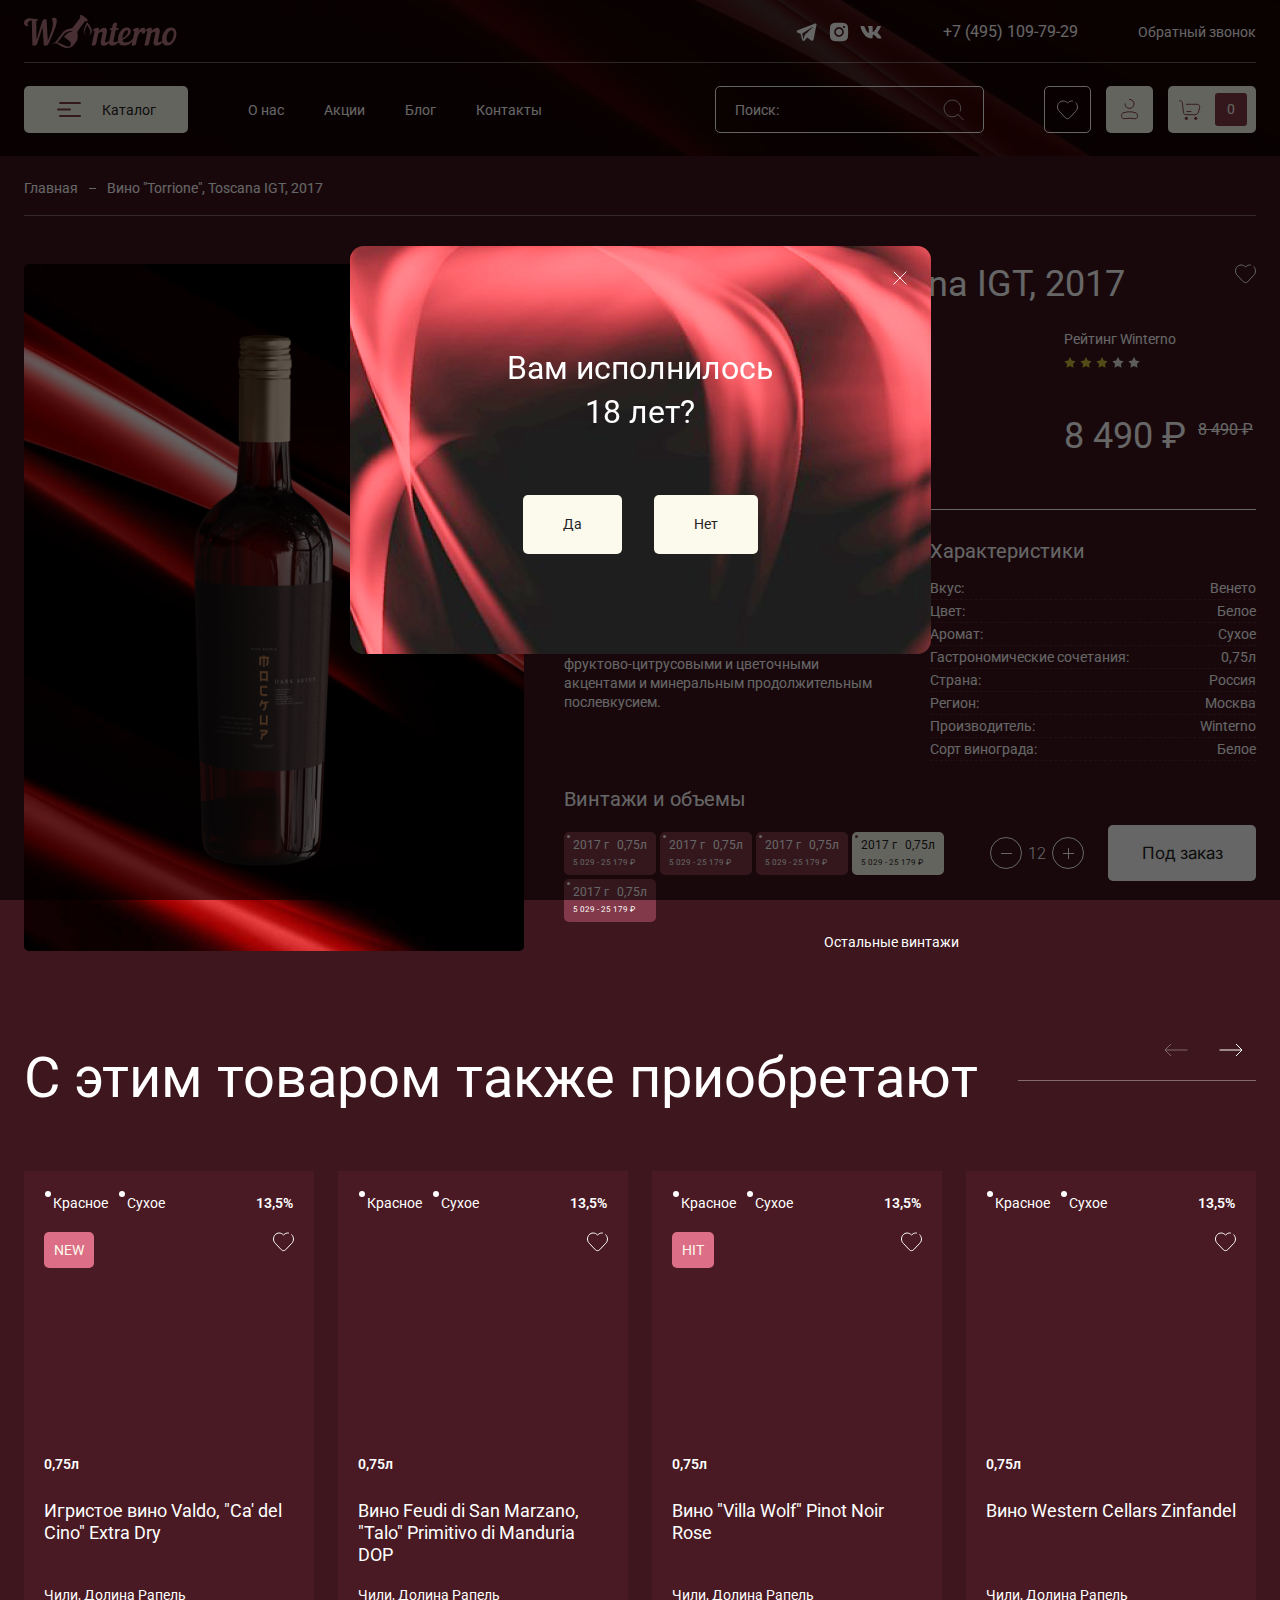
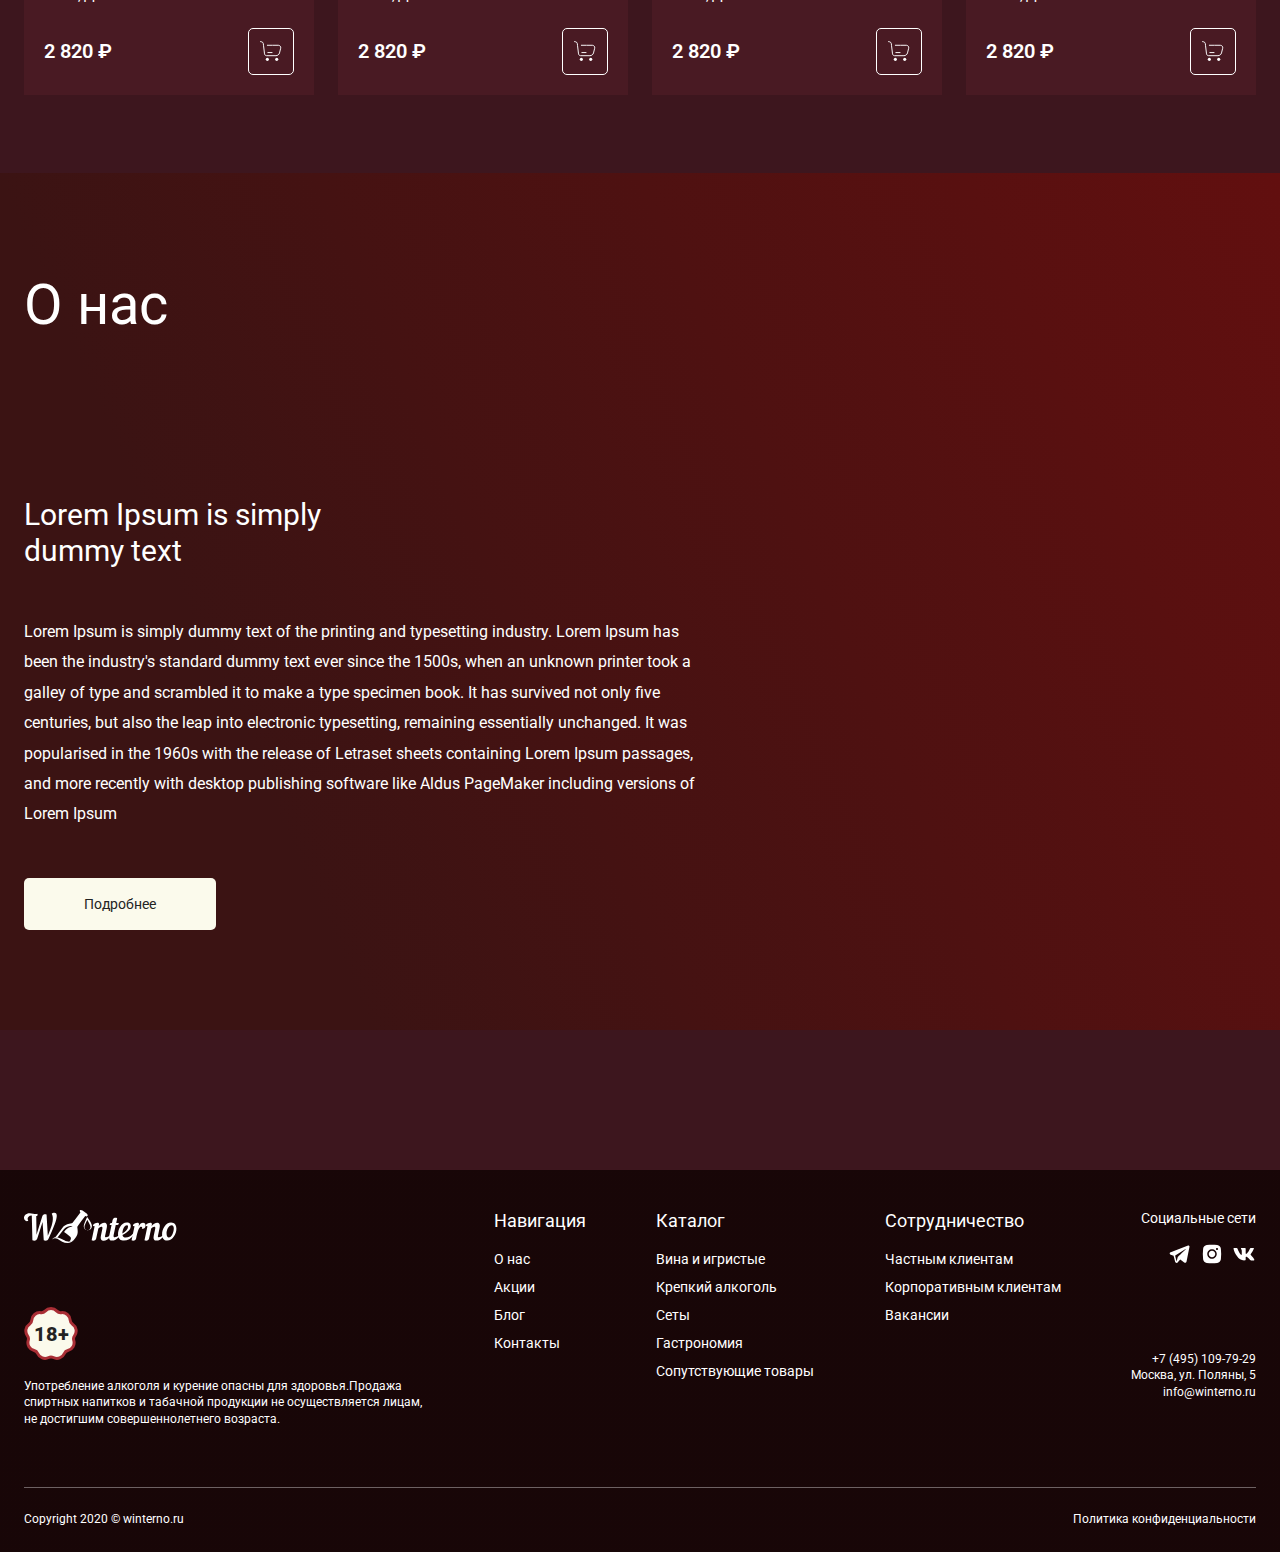
==== product4.html @ 61534101 "Initial commit" ====
<!DOCTYPE html>
<html lang="ru">
	<head>
		<meta http-equiv="Content-Type" content="text/html; charset=utf-8">

		<!-- Адаптирование страницы для мобильных устройств -->
		<meta name="viewport" content="width=device-width, initial-scale=1, maximum-scale=1">

		<!-- Запрет распознования номера телефона -->
		<meta name="format-detection" content="telephone=no">
		<meta name="SKYPE_TOOLBAR" content ="SKYPE_TOOLBAR_PARSER_COMPATIBLE">

		<!-- Заголовок страницы -->
		<title>Заголовок страницы</title>

		<!-- Данное значение часто используют(использовали) поисковые системы -->
		<meta name="description" content="">
		<meta name="keywords" content="">

		<!-- Изменение цвета панели моб. браузера -->
		<meta name="msapplication-TileColor" content="#6AB12F">
		<meta name="theme-color" content="#6AB12F">

		<!-- Подключение шрифтов с гугла -->
		<link rel="preconnect" href="https://fonts.googleapis.com">
		<link rel="preconnect" href="https://fonts.gstatic.com" crossorigin>
		<link href="https://fonts.googleapis.com/css2?family=Inter&family=Jacques+Francois&family=Road+Rage&family=Roboto:ital,wght@0,300;0,400;0,500;0,700;0,900;1,300;1,400;1,500;1,700;1,900&display=swap" rel="stylesheet">

		<!-- Подключение файлов стилей -->
		<link rel="stylesheet" href="css/swiper-bundle.min.css" async>
		<link rel="stylesheet" href="css/swiper.css" async>
		<link rel="stylesheet" href="css/fancybox.css" async>
		<link rel="stylesheet" href="css/ion.rangeSlider.css" async>
		<link rel="stylesheet" href="css/styles.css" async>

		<link rel="stylesheet" href="css/response_1487.css" media="print, (max-width: 1487px)" async>
		<link rel="stylesheet" href="css/response_1439.css" media="print, (max-width: 1439px)" async>
		<link rel="stylesheet" href="css/response_1279.css" media="print, (max-width: 1279px)" async>
		<link rel="stylesheet" href="css/response_1023.css" media="print, (max-width: 1023px)" async>
		<link rel="stylesheet" href="css/response_767.css" media="print, (max-width: 767px)" async>
		<link rel="stylesheet" href="css/response_479.css" media="(max-width: 479px)" async>
	</head>

	<body>
		<div class="wrap">
			<div class="main">
				<header>
					<button class="mob_close_btn"></button>

					<div class="scroll">
						<div class="top">
							<div class="cont row">
								<a href="/" class="logo">
									<img src="images/logo.svg" alt="">
								</a>

								<div class="socials">
									<a href="/" target="_blank" rel="noopener nofollow" class="telegram_link">
										<svg class="icon"><use xlink:href="images/sprite.svg#ic_telegram"></use></svg>
									</a>

									<a href="/" target="_blank" rel="noopener nofollow" class="instagram_link">
										<svg class="icon"><use xlink:href="images/sprite.svg#ic_instagram"></use></svg>
									</a>

									<a href="/" target="_blank" rel="noopener nofollow" class="vk_link">
										<svg class="icon"><use xlink:href="images/sprite.svg#ic_vk"></use></svg>
									</a>
								</div>

								<div class="phone">
									<a href="tel:+74951097929">+7 (495) 109-79-29</a>
								</div>

								<button class="callback_btn modal_btn" data-modal="callback_modal">Обратный звонок</button>
							</div>
						</div>

						<div class="bottom">
							<div class="cont row">
								<div class="catalog modal_cont">
									<button class="btn mini_modal_btn" data-modal-id="catalog_modal">
										<svg class="icon"><use xlink:href="images/sprite.svg#ic_menu"></use></svg>
										<span>Каталог</span>
									</button>

									<div class="mini_modal" id="catalog_modal">
										<div class="row">
											<a href="/" class="category">
												<div class="thumb">
													<img data-src="images/tmp/catalog_thumb1.png" alt="" class="lazyload">
												</div>

												<div class="name">Вина и игристые</div>
											</a>

											<a href="/" class="category">
												<div class="thumb">
													<img data-src="images/tmp/catalog_thumb2.png" alt="" class="lazyload">
												</div>

												<div class="name">Крепкий алкоголь</div>
											</a>

											<a href="/" class="category">
												<div class="thumb">
													<img data-src="images/tmp/catalog_thumb3.png" alt="" class="lazyload">
												</div>

												<div class="name">Сеты</div>
											</a>

											<a href="/" class="category">
												<div class="thumb">
													<img data-src="images/tmp/catalog_thumb4.png" alt="" class="lazyload">
												</div>

												<div class="name">Гастрономия</div>
											</a>

											<a href="/" class="category">
												<div class="thumb">
													<img data-src="images/tmp/catalog_thumb5.png" alt="" class="lazyload">
												</div>

												<div class="name">Сопутствующие товары</div>
											</a>
										</div>

										<div class="overlay"></div>
									</div>
								</div>

								<nav class="menu row">
									<div class="menu_item">
										<a href="/">О нас</a>
									</div>

									<div class="menu_item">
										<a href="/">Акции</a>
									</div>

									<div class="menu_item">
										<a href="/">Блог</a>
									</div>

									<div class="menu_item">
										<a href="/">Контакты</a>
									</div>
								</nav>

								<div class="search">
									<form action="">
										<input type="text" name="" value="" class="input" placeholder="Поиск:">

										<button type="submit" class="submit_btn">
											<svg class="icon"><use xlink:href="images/sprite.svg#ic_search"></use></svg>
										</button>
									</form>
								</div>

								<div class="btns">
									<a href="/" class="btn favorite_link">
										<svg class="icon"><use xlink:href="images/sprite.svg#ic_favorite"></use></svg>
									</a>

									<button class="btn account_btn modal_btn" data-modal="login_modal">
										<svg class="icon"><use xlink:href="images/sprite.svg#ic_user"></use></svg>
									</button>

									<a href="/" class="btn cart_link">
										<svg class="icon"><use xlink:href="images/sprite.svg#ic_cart"></use></svg>
										<span>0</span>
									</a>
								</div>
							</div>
						</div>
					</div>

					<img data-src="images/bg_header.jpg" alt="" class="bg lazyload">
				</header>


				<section class="mob_header">
					<div class="cont row">
						<a href="/" class="logo">
							<img src="images/logo.svg" alt="">
						</a>

						<div class="btns">
							<a href="/" class="btn favorite_link">
								<svg class="icon"><use xlink:href="images/sprite.svg#ic_favorite"></use></svg>
							</a>

							<button class="btn account_btn modal_btn" data-modal="login_modal">
								<svg class="icon"><use xlink:href="images/sprite.svg#ic_user"></use></svg>
							</button>

							<a href="/" class="btn cart_link">
								<svg class="icon"><use xlink:href="images/sprite.svg#ic_cart"></use></svg>
								<span>0</span>
							</a>

							<button class="btn mob_menu_btn">
								<svg class="icon"><use xlink:href="images/sprite.svg#ic_menu"></use></svg>
							</button>
						</div>
					</div>

					<img data-src="images/bg_header.jpg" alt="" class="bg lazyload">
				</section>


				<section class="page_head">
					<div class="cont">
						<div class="breadcrumbs">
							<a href="/">Главная</a> <span class="sep"></span>
							<span class="current">Вино "Torrione", Toscana IGT, 2017</span>
						</div>
					</div>
				</section>


				<section class="product_info">
					<div class="cont row">
						<div class="image">
							<img data-src="images/tmp/product_img.png" alt="" class="lazyload">
						</div>

						<div class="data">
							<div class="row">
								<h1 class="product_name">Вино "Torrione", Toscana IGT, 2017</h1>

								<button class="favorite_btn">
									<svg class="icon"><use xlink:href="images/sprite.svg#ic_favorite"></use></svg>
								</button>
							</div>

							<div class="row">
								<div class="col">
									<div class="articul">Артикул: <span>GR-198160</span></div>

									<div class="status green">В наличии:</div>

									<div class="quantity">
										<div class="label">Количество:</div>
										<div class="val">1.00</div>
									</div>
								</div>

								<div class="col">
									<div class="rating">
										<div class="label">Рейтинг Winterno</div>

										<div class="stars">
											<svg class="icon yellow"><use xlink:href="images/sprite.svg#ic_star"></use></svg>
											<svg class="icon yellow"><use xlink:href="images/sprite.svg#ic_star"></use></svg>
											<svg class="icon yellow"><use xlink:href="images/sprite.svg#ic_star"></use></svg>
											<svg class="icon"><use xlink:href="images/sprite.svg#ic_star"></use></svg>
											<svg class="icon"><use xlink:href="images/sprite.svg#ic_star"></use></svg>
										</div>
									</div>

									<div class="price">
										<div>8 490 ₽</div>
										<div class="old">8 490 ₽</div>
									</div>
								</div>
							</div>

							<div class="hr"></div>

							<div class="row">
								<div class="desc">
									<div class="title">Описание</div>

									<div class="text_block">
										<p>Освежающий и гармоничный аромат игристого вина соткан из нот зеленого яблока, цитрусовых фруктов, цветов и минералов. Вкус игристого вина яркий, свежий  и сбалансированный, с фруктово-цитрусовыми и цветочными акцентами и минеральным продолжительным послевкусием.</p>
									</div>
								</div>

								<div class="features">
									<div class="title">Характеристики</div>

									<div class="item">
										<div class="label">Вкус:</div>
										<div class="val">Венето</div>
									</div>

									<div class="item">
										<div class="label">Цвет:</div>
										<div class="val">Белое</div>
									</div>

									<div class="item">
										<div class="label">Аромат:</div>
										<div class="val">Сухое</div>
									</div>

									<div class="item">
										<div class="label">Гастрономические сочетания:</div>
										<div class="val">0,75л</div>
									</div>

									<div class="item">
										<div class="label">Страна:</div>
										<div class="val">Россия</div>
									</div>

									<div class="item">
										<div class="label">Регион:</div>
										<div class="val">Москва</div>
									</div>

									<div class="item">
										<div class="label">Производитель:</div>
										<div class="val">Winterno</div>
									</div>

									<div class="item">
										<div class="label">Сорт винограда:</div>
										<div class="val">Белое</div>
									</div>
								</div>
							</div>

							<div class="buy row">
								<div class="volumes">
									<div class="label">Винтажи и объемы</div>

									<div class="vals">
										<label>
											<input type="radio" name="volume">
											<div>
												<div class="year">2017 г</div>
												<div class="volume">0,75л</div>
												<div class="prices">5 029 - 25 179 ₽</div>
											</div>
										</label>

										<label>
											<input type="radio" name="volume">
											<div>
												<div class="year">2017 г</div>
												<div class="volume">0,75л</div>
												<div class="prices">5 029 - 25 179 ₽</div>
											</div>
										</label>

										<label>
											<input type="radio" name="volume">
											<div>
												<div class="year">2017 г</div>
												<div class="volume">0,75л</div>
												<div class="prices">5 029 - 25 179 ₽</div>
											</div>
										</label>

										<label>
											<input type="radio" name="volume" checked>
											<div>
												<div class="year">2017 г</div>
												<div class="volume">0,75л</div>
												<div class="prices">5 029 - 25 179 ₽</div>
											</div>
										</label>

										<label>
											<input type="radio" name="volume">
											<div>
												<div class="year">2017 г</div>
												<div class="volume">0,75л</div>
												<div class="prices">5 029 - 25 179 ₽</div>
											</div>
										</label>
									</div>

									<div class="all_link">
										<a href="/">Остальные винтажи</a>
									</div>
								</div>

								<div class="amount">
									<button type="button" class="minus"></button>

									<input type="text" value="12" class="input"
									  data-minimum="1" data-maximum="99" data-step="1" data-unit="" maxlength="2">

									<button type="button" class="plus"></button>
								</div>

								<button class="on_order_btn modal_btn" data-modal="on_order_modal">Под заказ</button>
							</div>
						</div>
					</div>
				</section>


				<section class="products">
					<div class="cont">
						<div class="block_head">
							<div class="title"><div>С этим товаром также приобретают</div></div>
						</div>

						<div class="swiper">
							<div class="swiper-wrapper">
								<div class="swiper-slide">
									<div class="product">
										<div class="types">
											<div>Красное</div>
											<div>Сухое</div>
										</div>

										<div class="strength">13,5%</div>

										<div class="thumb">
											<div class="stickers">
												<div><div class="sticker pink">new</div></div>
											</div>

											<button class="favorite_btn">
												<svg class="icon"><use xlink:href="images/sprite.svg#ic_favorite"></use></svg>
											</button>

											<a href="/">
												<img data-src="images/tmp/product_thumb1.png" alt="" class="swiper-lazy">
											</a>

											<div class="volume">0,75л</div>
										</div>

										<div class="name">
											<a href="/">Игристое вино Valdo, "Ca' del Cino" Extra Dry</a>
										</div>

										<div class="desc">Чили, Долина Рапель</div>

										<div class="buy">
											<div class="price">2 820 ₽</div>

											<button class="buy_btn">
												<svg class="icon"><use xlink:href="images/sprite.svg#ic_cart"></use></svg>
											</button>
										</div>
									</div>
								</div>

								<div class="swiper-slide">
									<div class="product">
										<div class="types">
											<div>Красное</div>
											<div>Сухое</div>
										</div>

										<div class="strength">13,5%</div>

										<div class="thumb">
											<button class="favorite_btn">
												<svg class="icon"><use xlink:href="images/sprite.svg#ic_favorite"></use></svg>
											</button>

											<a href="/">
												<img data-src="images/tmp/product_thumb2.png" alt="" class="swiper-lazy">
											</a>

											<div class="volume">0,75л</div>
										</div>

										<div class="name">
											<a href="/">Вино Feudi di San Marzano, "Talo" Primitivo di Manduria DOP</a>
										</div>

										<div class="desc">Чили, Долина Рапель</div>

										<div class="buy">
											<div class="price">2 820 ₽</div>

											<button class="buy_btn">
												<svg class="icon"><use xlink:href="images/sprite.svg#ic_cart"></use></svg>
											</button>
										</div>
									</div>
								</div>

								<div class="swiper-slide">
									<div class="product">
										<div class="types">
											<div>Красное</div>
											<div>Сухое</div>
										</div>

										<div class="strength">13,5%</div>

										<div class="thumb">
											<div class="stickers">
												<div><div class="sticker pink">hit</div></div>
											</div>

											<button class="favorite_btn">
												<svg class="icon"><use xlink:href="images/sprite.svg#ic_favorite"></use></svg>
											</button>

											<a href="/">
												<img data-src="images/tmp/product_thumb3.png" alt="" class="swiper-lazy">
											</a>

											<div class="volume">0,75л</div>
										</div>

										<div class="name">
											<a href="/">Вино "Villa Wolf" Pinot Noir Rose</a>
										</div>

										<div class="desc">Чили, Долина Рапель</div>

										<div class="buy">
											<div class="price">2 820 ₽</div>

											<button class="buy_btn">
												<svg class="icon"><use xlink:href="images/sprite.svg#ic_cart"></use></svg>
											</button>
										</div>
									</div>
								</div>

								<div class="swiper-slide">
									<div class="product">
										<div class="types">
											<div>Красное</div>
											<div>Сухое</div>
										</div>

										<div class="strength">13,5%</div>

										<div class="thumb">
											<button class="favorite_btn">
												<svg class="icon"><use xlink:href="images/sprite.svg#ic_favorite"></use></svg>
											</button>

											<a href="/">
												<img data-src="images/tmp/product_thumb4.png" alt="" class="swiper-lazy">
											</a>

											<div class="volume">0,75л</div>
										</div>

										<div class="name">
											<a href="/">Вино Western Cellars Zinfandel</a>
										</div>

										<div class="desc">Чили, Долина Рапель</div>

										<div class="buy">
											<div class="price">2 820 ₽</div>

											<button class="buy_btn">
												<svg class="icon"><use xlink:href="images/sprite.svg#ic_cart"></use></svg>
											</button>
										</div>
									</div>
								</div>

								<div class="swiper-slide">
									<div class="product">
										<div class="types">
											<div>Красное</div>
											<div>Сухое</div>
										</div>

										<div class="strength">13,5%</div>

										<div class="thumb">
											<div class="stickers">
												<div><div class="sticker pink">new</div></div>
											</div>

											<button class="favorite_btn">
												<svg class="icon"><use xlink:href="images/sprite.svg#ic_favorite"></use></svg>
											</button>

											<a href="/">
												<img data-src="images/tmp/product_thumb1.png" alt="" class="swiper-lazy">
											</a>

											<div class="volume">0,75л</div>
										</div>

										<div class="name">
											<a href="/">Игристое вино Valdo, "Ca' del Cino" Extra Dry</a>
										</div>

										<div class="desc">Чили, Долина Рапель</div>

										<div class="buy">
											<div class="price">2 820 ₽</div>

											<button class="buy_btn">
												<svg class="icon"><use xlink:href="images/sprite.svg#ic_cart"></use></svg>
											</button>
										</div>
									</div>
								</div>

								<div class="swiper-slide">
									<div class="product">
										<div class="types">
											<div>Красное</div>
											<div>Сухое</div>
										</div>

										<div class="strength">13,5%</div>

										<div class="thumb">
											<button class="favorite_btn">
												<svg class="icon"><use xlink:href="images/sprite.svg#ic_favorite"></use></svg>
											</button>

											<a href="/">
												<img data-src="images/tmp/product_thumb2.png" alt="" class="swiper-lazy">
											</a>

											<div class="volume">0,75л</div>
										</div>

										<div class="name">
											<a href="/">Вино Feudi di San Marzano, "Talo" Primitivo di Manduria DOP</a>
										</div>

										<div class="desc">Чили, Долина Рапель</div>

										<div class="buy">
											<div class="price">2 820 ₽</div>

											<button class="buy_btn">
												<svg class="icon"><use xlink:href="images/sprite.svg#ic_cart"></use></svg>
											</button>
										</div>
									</div>
								</div>

								<div class="swiper-slide">
									<div class="product">
										<div class="types">
											<div>Красное</div>
											<div>Сухое</div>
										</div>

										<div class="strength">13,5%</div>

										<div class="thumb">
											<div class="stickers">
												<div><div class="sticker pink">hit</div></div>
											</div>

											<button class="favorite_btn">
												<svg class="icon"><use xlink:href="images/sprite.svg#ic_favorite"></use></svg>
											</button>

											<a href="/">
												<img data-src="images/tmp/product_thumb3.png" alt="" class="swiper-lazy">
											</a>

											<div class="volume">0,75л</div>
										</div>

										<div class="name">
											<a href="/">Вино "Villa Wolf" Pinot Noir Rose</a>
										</div>

										<div class="desc">Чили, Долина Рапель</div>

										<div class="buy">
											<div class="price">2 820 ₽</div>

											<button class="buy_btn">
												<svg class="icon"><use xlink:href="images/sprite.svg#ic_cart"></use></svg>
											</button>
										</div>
									</div>
								</div>

								<div class="swiper-slide">
									<div class="product">
										<div class="types">
											<div>Красное</div>
											<div>Сухое</div>
										</div>

										<div class="strength">13,5%</div>

										<div class="thumb">
											<button class="favorite_btn">
												<svg class="icon"><use xlink:href="images/sprite.svg#ic_favorite"></use></svg>
											</button>

											<a href="/">
												<img data-src="images/tmp/product_thumb4.png" alt="" class="swiper-lazy">
											</a>

											<div class="volume">0,75л</div>
										</div>

										<div class="name">
											<a href="/">Вино Western Cellars Zinfandel</a>
										</div>

										<div class="desc">Чили, Долина Рапель</div>

										<div class="buy">
											<div class="price">2 820 ₽</div>

											<button class="buy_btn">
												<svg class="icon"><use xlink:href="images/sprite.svg#ic_cart"></use></svg>
											</button>
										</div>
									</div>
								</div>
							</div>

							<div class="swiper-button-prev">
								<svg class="icon"><use xlink:href="images/sprite.svg#ic_arrow_hor"></use></svg>
							</div>

							<div class="swiper-button-next">
								<svg class="icon"><use xlink:href="images/sprite.svg#ic_arrow_hor"></use></svg>
							</div>
						</div>
					</div>
				</section>


				<section class="about_block">
					<div class="cont">
						<div class="data">
							<div class="block_head">
								<div class="title">О нас</div>
							</div>

							<div class="desc text_block">
								<h2>Lorem Ipsum is simply<br> dummy text</h2>

								<p>Lorem Ipsum is simply dummy text of the printing and typesetting industry. Lorem Ipsum has been the industry's standard dummy text ever since the 1500s, when an unknown printer took a galley of type and scrambled it to make a type specimen book. It has survived not only five centuries, but also the leap into electronic typesetting, remaining essentially unchanged. It was popularised in the 1960s with the release of Letraset sheets containing Lorem Ipsum passages, and more recently with desktop publishing software like Aldus PageMaker including versions of Lorem Ipsum</p>
							</div>

							<a href="/" class="link">Подробнее</a>
						</div>
					</div>

					<img data-src="images/about_block_img.jpg" alt="" class="img lazyload">

					<img data-src="images/bg_about_block.jpg" alt="" class="bg lazyload">
				</section>
			</div>


			<footer>
				<div class="top">
					<div class="cont row">
						<div class="col_left">
							<div class="logo">
								<img src="images/logo_white.svg" alt="">
							</div>

							<div class="age">
								<div class="icon">18+</div>

								<div>Употребление алкоголя и курение опасны для здоровья.Продажа спиртных напитков и табачной продукции не осуществляется лицам, не достигшим совершеннолетнего возраста.</div>
							</div>
						</div>

						<div class="links">
							<div class="title">Навигация</div>

							<div class="items">
								<div><a href="/">О нас</a></div>
								<div><a href="/">Акции</a></div>
								<div><a href="/">Блог</a></div>
								<div><a href="/">Контакты</a></div>
							</div>
						</div>

						<div class="links">
							<div class="title">Каталог</div>

							<div class="items">
								<div><a href="/">Вина и игристые</a></div>
								<div><a href="/">Крепкий алкоголь</a></div>
								<div><a href="/">Сеты</a></div>
								<div><a href="/">Гастрономия</a></div>
								<div><a href="/">Сопутствующие товары</a></div>
							</div>
						</div>

						<div class="links">
							<div class="title">Сотрудничество</div>

							<div class="items">
								<div><a href="/">Частным клиентам</a></div>
								<div><a href="/">Корпоративным клиентам</a></div>
								<div><a href="/">Вакансии</a></div>
							</div>
						</div>

						<div class="contacts">
							<div class="socials">
								<div class="title">Социальные сети</div>

								<div class="items">
									<a href="/" target="_blank" rel="noopener nofollow" class="telegram_link">
										<svg class="icon"><use xlink:href="images/sprite.svg#ic_telegram"></use></svg>
									</a>

									<a href="/" target="_blank" rel="noopener nofollow" class="instagram_link">
										<svg class="icon"><use xlink:href="images/sprite.svg#ic_instagram"></use></svg>
									</a>

									<a href="/" target="_blank" rel="noopener nofollow" class="vk_link">
										<svg class="icon"><use xlink:href="images/sprite.svg#ic_vk"></use></svg>
									</a>
								</div>
							</div>

							<div class="phone">
								<a href="tel:+74951097929">+7 (495) 109-79-29</a>
							</div>

							<div class="location">Москва, ул. Поляны, 5</div>

							<div class="email">
								<a href="mailto:info@winterno.ru">info@winterno.ru</a>
							</div>
						</div>
					</div>
				</div>

				<div class="bottom">
					<div class="cont row">
						<div class="copyright">Copyright 2020 &copy; winterno.ru</div>

						<div class="privacy_policy_link">
							<a href="/">Политика конфиденциальности</a>
						</div>
					</div>
				</div>

				<img data-src="images/bg_footer.jpg" alt="" class="bg lazyload">
			</footer>


			<div class="overlay"></div>
		</div>


		<section class="modal" id="confirm_age_modal">
			<div class="modal_title">Вам исполнилось<br> 18 лет?</div>

			<div class="btns">
				<button class="btn close_btn">Да</button>
				<button class="btn">Нет</button>
			</div>

			<img data-src="images/bg_confirm_modal.jpg" alt="" class="bg lazyload">
		</section>


		<section class="modal" id="callback_modal">
			<div class="modal_title">Обратный звонок</div>

			<form action="" class="form">
				<div class="line">
					<div class="field">
						<input type="text" name="" value="" class="input" placeholder="Ваше имя:">
					</div>
				</div>

				<div class="line">
					<div class="field">
						<input type="tel" name="" value="" class="input" placeholder="Телефон:">
					</div>
				</div>

				<div class="submit">
					<button type="submit" class="submit_btn">Отправить</button>
				</div>
			</form>
		</section>


		<section class="modal" id="login_modal">
			<div class="modal_title">Вход</div>

			<form action="" class="form">
				<div class="line">
					<div class="field">
						<input type="email" name="" value="" class="input" placeholder="E-mail: *">
					</div>
				</div>

				<div class="line">
					<div class="field">
						<input type="password" name="" value="" class="input" placeholder="Пароль:">
					</div>
				</div>

				<div class="submit">
					<button class="forgot_btn">Забыли пароль</button>

					<button type="submit" class="submit_btn">Отправить</button>
				</div>
			</form>
		</section>


		<section class="modal" id="register_modal">
			<div class="modal_title">Регистрация</div>

			<form action="" class="form">
				<div class="line">
					<div class="field">
						<input type="email" name="" value="" class="input" placeholder="E-mail: *">
					</div>
				</div>

				<div class="line">
					<div class="field">
						<input type="password" name="" value="" class="input" placeholder="Пароль:">
					</div>
				</div>

				<div class="submit">
					<div class="agree">
						<label>
							<input type="checkbox" name="agree" checked>

							<div class="check">
								<svg><use xlink:href="images/sprite.svg#ic_check"></use></svg>
							</div>

							<div>Нажимая кнопку "Регистрация", я соглашаюсь с <a href="/" target="_blank">Политикой конфиденциальности</a></div>
						</label>
					</div>

					<button type="submit" class="submit_btn">Регистрация</button>
				</div>
			</form>
		</section>


		<section class="modal" id="on_order_modal">
			<form action="" class="form">
				<div class="line">
					<div class="field">
						<input type="text" name="" value="" class="input" placeholder="Имя:">
					</div>
				</div>

				<div class="line">
					<div class="field">
						<input type="tel" name="" value="" class="input" placeholder="Телефон:">
					</div>
				</div>

				<div class="line">
					<div class="field">
						<input type="number" name="" value="" class="input" placeholder="Количество:">
					</div>
				</div>

				<div class="product">
					<div class="thumb">
						<img data-src="images/tmp/product_thumb1.png" alt="" class="lazyload">
					</div>

					<div>
						<div class="types">
							<div>Красное</div>
							<div>Сухое</div>
						</div>

						<div class="strength">13,5%</div>

						<div class="name">
							<a href="/">Игристое вино Valdo, "Ca' del Cino" Extra Dry</a>
						</div>

						<div class="volume">0,75л</div>

						<div class="desc">Чили, Долина Рапель</div>

						<div class="amount">
							<button type="button" class="minus"></button>

							<input type="text" value="12" data-minimum="1" data-maximum="99" data-step="1" data-unit="" maxlength="2">

							<button type="button" class="plus"></button>
						</div>

						<div class="price">2 820 ₽</div>
					</div>
				</div>

				<div class="submit">
					<button type="submit" class="submit_btn">Заказать</button>
				</div>
			</form>
		</section>


		<!-- Подключение javascript файлов -->
		<script src="js/jquery-3.6.3.min.js"></script>
		<script src="js/functions.js"></script>
		<script src="js/swiper-bundle.min.js"></script>
		<script src="js/fancybox.js"></script>
		<script src="js/ion.rangeSlider.min.js"></script>
		<script src="js/nice-select2.js"></script>
		<script src="js/clipboard.min.js"></script>
		<script src="js/imask.js"></script>
		<script src="js/scripts.js"></script>
	</body>
</html>
---- css/ion.rangeSlider.css ----
.irs
{
    position: relative;

    display: block;

    -webkit-touch-callout: none;
    -khtml-user-select: none;
}

.irs.active
{
    pointer-events: auto;
}

.irs .irs
{
    margin-top: 11px;
    margin-right: 0;
    margin-bottom: 17px;
}

.irs-line
{
    position: relative;

    display: block;

    height: 2px;

    border-radius: 40px;
    background: #823949;
}

.irs-bar
{
    top: 0;
    left: 0;

    height: 2px;

    border-radius: 40px;
    background: #fbfaec;
}


.irs-from,
.irs-to,
.irs-single,
.irs-min,
.irs-max
{
    display: none !important;
}


.irs-slider
{
    z-index: 9;
    top: -4px;

    display: block;

    width: 15px;
    height: 9px;

    cursor: pointer;

    border-radius: 6px;
    background: url(../images/ic_slider_range.svg) 50% no-repeat #fff;
}

.irs-slider:before
{
    position: absolute;
    top: -10px;
    left: -10px;

    display: block;

    width: calc(100% + 20px);
    height: calc(100% + 20px);

    content: '';
    cursor: pointer;
}


.irs-line
{
    position: relative;

    display: block;

    outline: none !important;
}

.irs-line-left,
.irs-line-mid,
.irs-line-right
{
    position: absolute;
    top: 0;

    display: block;
}

.irs-line-left
{
    left: 0;

    width: 11%;
}

.irs-line-mid
{
    left: 9%;

    width: 82%;
}

.irs-line-right
{
    right: 0;

    width: 11%;
}

.irs-bar
{
    position: absolute;
    left: 0;

    display: block;

    width: 0;
}

.irs-bar-edge
{
    position: absolute;
    top: 0;
    left: 0;

    display: block;
}

.irs-shadow
{
    position: absolute;
    left: 0;

    display: none;

    width: 0;
}

.irs-slider
{
    position: absolute;
    z-index: 1;

    display: block;
}



.irs-slider.type_last
{
    z-index: 2;
}

.irs-min
{
    position: absolute;
    left: 0;

    display: block;

    cursor: default;
}

.irs-max
{
    position: absolute;
    right: 0;

    display: block;

    cursor: default;
}

.irs-grid
{
    position: absolute;
    top: -7px;
    left: 9px !important;

    display: none;

    width: calc(100% - 19px) !important;
    height: 20px;

    pointer-events: none;
}

.irs-with-grid .irs-grid
{
    display: block;
}

.irs-grid-pol
{
    position: absolute;
    top: 0;
    left: 0;

    display: block;

    width: 1px;
    height: 20px;

    background: #fd810d;
}

.irs-grid-pol.small
{
    display: none;
}

.irs-grid-text
{
    position: absolute;
    bottom: 0;
    left: 0;

    display: none;

    cursor: pointer;
    text-align: center;
    white-space: nowrap;
}

.irs-disable-mask
{
    position: absolute;
    z-index: 2;
    top: 0;
    left: -1%;

    display: block;

    width: 102%;
    height: 100%;

    cursor: default;

    background: rgba(0, 0, 0, .0);
}

.lt-ie9 .irs-disable-mask
{
    cursor: not-allowed;

    background: #000;

    filter: alpha(opacity=0);
}

.irs-disabled
{
    opacity: .4;
}


.irs-hidden-input
{
    font-size: 0 !important;
    line-height: 0 !important;

    position: absolute !important;
    z-index: -9999 !important;
    top: 0 !important;
    left: 0 !important;

    display: block !important;
    overflow: hidden;

    width: 0 !important;
    height: 0 !important;
    margin: 0 !important;
    padding: 0 !important;

    border-style: solid !important;
    border-color: transparent !important;
    outline: none !important;
    background: none !important;
}
---- css/styles.css ----
/*------------------
    Reset styles
------------------*/
*
{
    box-sizing: border-box;
    margin: 0;
    padding: 0;

    scroll-margin-top: 24px;
}

*:before,
*:after
{
    box-sizing: border-box;
}

html
{
    -webkit-font-smoothing: antialiased;
    -moz-osx-font-smoothing: grayscale;
        -ms-text-size-adjust: 100%;
    -webkit-text-size-adjust: 100%;
}

body
{
    margin: 0;

    overscroll-behavior: none;
    -webkit-tap-highlight-color: transparent;
    -webkit-overflow-scrolling: touch;
    text-rendering: optimizeLegibility;
    text-decoration-skip: objects;
}

img
{
    border-style: none;
}

textarea
{
    overflow: auto;
}

input,
textarea,
input:active,
textarea:active,
button
{
    margin: 0;

    -webkit-border-radius: 0;
            border-radius: 0;
         outline: none transparent !important;
    box-shadow: none;

    -webkit-appearance: none;
            appearance: none;
    -moz-outline: none !important;
}

input::-webkit-outer-spin-button,
input::-webkit-inner-spin-button
{
    margin: 0;

    -webkit-appearance: none;
}

input[type=number]
{
    -moz-appearance: textfield;
}

:focus
{
    outline: 0;
}

:hover,
:active
{
    -webkit-tap-highlight-color: rgba(0, 0, 0, 0);
    -webkit-touch-callout: none;
}


::-ms-clear
{
    display: none;
}



/*-------------------
    Global styles
-------------------*/
:root
{
    --bg: #3d161e;
    --sidebar_width: 338px;
    --scroll_width: 17px;
    --text_color: #fff;
    --font_size: 16px;
    --font_size_title: 64px;
    --font_family: 'Roboto', 'Arial', sans-serif;
    --font_family2: 'Jacques Francois', 'Arial', sans-serif;
    --font_family3: 'Road Rage', 'Arial', sans-serif;
    --font_family4: 'Inter', 'Arial', sans-serif;
}


::selection
{
    color: #3d161e;

    background: #fff;
}

::-moz-selection
{
    color: #3d161e;

    background: #fff;
}


.clear
{
    clear: both;
}

.left
{
    float: left;
}

.right
{
    float: right;
}



html
{
    height: 100%;
    min-height: -moz-available;
    min-height: -webkit-fill-available;
    min-height:         fill-available;
}

html.custom_scroll ::-webkit-scrollbar
{
    width: 10px;
    height: 10px;

    background-color: var(--bg);
}

html.custom_scroll ::-webkit-scrollbar-thumb
{
    background-color: #fff;
}

html.custom_scroll
{
    scrollbar-color: #fff var(--bg);
    scrollbar-width: thin;
}


body
{
    color: var(--text_color);
    font: var(--font_size) var(--font_family);

    height: 100%;
    min-height: -moz-available;
    min-height: -webkit-fill-available;
    min-height:         fill-available;
}

body.menu_open
{
    overflow: hidden;
}


button
{
    color: inherit;
    font-family: inherit;
    font-size: inherit;
    font-weight: inherit;
    line-height: inherit;

    display: inline-block;

    cursor: pointer;
    vertical-align: top;

    border: none;
    background: none;
}


.wrap
{
    position: relative;
    z-index: 9;

    display: flex;
    overflow: hidden;
    flex-direction: column;

    min-width: 375px;
    min-height: 100%;

    background: var(--bg);
}


.main
{
    display: flex;
    flex-direction: column;

    flex: 1 0 auto;
}


.cont
{
    width: 100%;
    max-width: 1488px;
    margin: 0 auto;
    padding: 0 24px;
}


.lazyload,
.swiper-lazy
{
    transition: opacity .5s linear;

    opacity: 0;
}

.lazyload.loaded,
.swiper-lazy-loaded
{
    opacity: 1;
}


.row
{
    display: flex;

    justify-content: flex-start;
    align-items: flex-start;
    align-content: flex-start;
    flex-wrap: wrap;
}



.content_flex.row,
.content_flex > .cont.row
{
    justify-content: space-between;
    align-items: stretch;
    align-content: stretch;
}

.content_flex .content
{
    position: relative;

    width: calc(100% - var(--sidebar_width) - 30px);
}

.content_flex .content > *:first-child
{
    margin-top: 0;
}

.content_flex .content > *:last-child
{
    margin-bottom: 0;
}



.overlay
{
    position: fixed;
    z-index: 100;
    top: 0;
    left: 0;

    display: none;

    width: 100%;
    height: 100%;

    background: rgba(0, 0, 0, .72);
}

.overlay.visible
{
    display: block;
}



/*--------------
    Fancybox
--------------*/
.fancybox__backdrop
{
    background: rgba(0, 0, 0, .6);
}


.fancybox__slide
{
    padding: 40px;
}


.fancybox__content > .carousel__button.is-close
{
    color: var(--text_color);

    top: 15px;
    right: 14px;

    display: flex;

    width: 34px;
    height: 34px;

    justify-content: center;
    align-items: center;
    align-content: center;
    flex-wrap: wrap;
}

.modal.fancybox__content > .carousel__button.is-close svg
{
    display: block;

    width: 14px;
    height: 14px;

    filter: none;
    stroke: none;
    stroke-width: 1px;
}



/*----------------
    Mini modal
----------------*/
.modal_cont
{
    position: relative;
}


.mini_modal
{
    position: absolute;
    z-index: 100;
    top: calc(100% + 30px);
    left: 0;

    visibility: hidden;

    transition: .2s linear;
    pointer-events: none;

    opacity: 0;
}

.mini_modal.active
{
    top: 100%;

    visibility: visible;

    pointer-events: auto;

    opacity: 1;
}


.mini_modal .overlay
{
    position: fixed;
    z-index: -1;
    top: 0;
    left: 0;

    display: block;

    width: 100vw;
    height: 100vh;

    pointer-events: none;

    background: rgba(0, 0, 0, .42);
}



/*----------------
    Pagination
----------------*/
.pagination
{
    font-size: 14px;

    display: flex;

    margin-top: 28px;

    justify-content: flex-start;
    align-items: center;
    align-content: center;
    flex-wrap: wrap;
}

.pagination.center
{
    justify-content: center;
}

.pagination.alignright
{
    justify-content: flex-end;
}


.pagination > * + *
{
    margin-left: 7px;
}

.pagination a
{
    color: var(--text_color);
    line-height: 36px;

    display: inline-block;

    width: 38px;
    height: 38px;

    transition: .2s linear;
    text-align: center;
    vertical-align: top;
    text-decoration: none;

    border: 1px solid #823949;
    border-radius: 5px;
}


.pagination .prev,
.pagination .next
{
    display: flex;

    border: none;

    justify-content: center;
    align-items: center;
    align-content: center;
    flex-wrap: wrap;
}

.pagination .prev
{
    margin-right: 13px;
}

.pagination .next
{
    margin-left: 13px;
}


.pagination .prev .icon,
.pagination .next .icon
{
    display: block;

    width: 28px;
    height: 14px;
}

.pagination .next .icon
{
    transform: rotate(180deg);
}



.pagination .more_btn
{
    font-size: 14px;
    line-height: 16px;

    margin-left: auto;
}

.pagination .more_btn:hover
{
    text-decoration: underline;
}



/*------------
    Header
------------*/
header
{
    position: relative;
    z-index: 9;
    top: 0;
    left: 0;

    width: 100%;
}

header:before
{
    position: absolute;
    z-index: 2;
    top: 0;
    left: 0;

    display: block;

    width: 100%;
    height: 100%;

    content: '';

    background: linear-gradient(0deg, rgba(27, 4, 4, .79), rgba(27, 4, 4, .79));
}


header.absolute
{
    position: absolute;
}

header.absolute:before,
header.absolute .bg
{
    display: none;
}



header .bg
{
    position: absolute;
    z-index: 1;
    top: 0;
    left: 0;

    display: block;

    width: 100%;
    height: 100%;

    pointer-events: none;

    object-fit: cover;
}



header .mob_close_btn
{
    position: absolute;
    top: 0;
    left: 100%;

    display: none;

    width: 50px;
    height: 50px;

    cursor: pointer;

    border: none;
    background: none;
}


header .mob_close_btn:before,
header .mob_close_btn:after
{
    position: absolute;
    top: 0;
    right: 0;
    bottom: 0;
    left: 0;

    display: block;

    width: 50%;
    height: 2px;
    margin: auto;

    content: '';
    transform: rotate(45deg);

    background: #fff;
}

header .mob_close_btn:after
{
    transform: rotate(-45deg);
}


header.show .mob_close_btn
{
    display: block;
}



header .top
{
    position: relative;
    z-index: 3;

    padding: 15px 0 17px;
}


header .bottom
{
    position: relative;
    z-index: 3;

    padding: 25px 0 27px;
}


header .top:after,
header.absolute .bottom:after
{
    position: absolute;
    right: 0;
    bottom: 0;
    left: 0;

    display: block;

    width: 1440px;
    max-width: calc(100vw - 48px);
    height: 1px;
    margin: auto;

    content: '';

    background: rgba(255, 255, 255, .37);
}



header .cont
{
    justify-content: space-between;
    align-items: center;
    align-content: center;
}



header .logo
{
    color: currentColor;

    display: block;

    margin-right: auto;

    text-decoration: none;
}

header .logo img
{
    display: block;
}



header .socials
{
    display: flex;

    justify-content: flex-start;
    align-items: center;
    align-content: center;
    flex-wrap: wrap;
}


header .socials a
{
    color: currentColor;

    display: block;

    text-decoration: none;
}

header .socials a + a
{
    margin-left: 8px;
}


header .socials .icon
{
    display: block;

    width: 24px;
    height: 24px;
}



header .phone
{
    line-height: 19px;

    margin-left: 113px;
}

header .phone a
{
    color: currentColor;

    white-space: nowrap;
    text-decoration: none;
}



header .callback_btn
{
    font-size: 14px;
    line-height: 16px;

    margin-left: 129px;
}



header .catalog
{
    margin-right: 80px;
}


header .catalog .btn
{
    color: #232323;
    font-size: 14px;
    line-height: 16px;

    position: relative;
    z-index: 101;

    display: flex;

    width: 164px;
    height: 47px;

    border-radius: 5px;
    background: #fbfaec;

    justify-content: center;
    align-items: center;
    align-content: center;
    flex-wrap: wrap;
}


header .catalog .btn .icon
{
    color: #823949;

    display: block;

    width: 24px;
    height: 15px;
    margin-right: 21px;
}


header .catalog .mini_modal,
header .catalog .mini_modal.active
{
    top: calc(100% + 24px);

    width: 1440px;
    max-width: calc(100vw - 48px);
    padding: 32px 0;

    border-radius: 5px;
    background: #491a23;
}


header .catalog .row
{
    align-items: stretch;
    align-content: stretch;
}

header .catalog .row > *
{
    width: 20%;
}

header .catalog .row > * + *
{
    border-left: 1px solid rgba(255, 255, 255, .13);
}


header .catalog .category
{
    color: currentColor;
    font-size: 14px;
    line-height: 171.69%;

    display: block;

    padding: 24px 0;

    text-align: center;
    text-decoration: none;
}


header .catalog .category .thumb
{
    display: flex;

    height: 197px;
    margin-bottom: 55px;

    justify-content: center;
    align-items: center;
    align-content: center;
    flex-wrap: wrap;
}

header .catalog .category .thumb img
{
    display: block;

    max-width: 100%;
    max-height: 100%;
}



header .menu
{
    margin-right: auto;
}


header .menu_item + .menu_item
{
    margin-left: 42px;
}


header .menu_item > a
{
    color: var(--text_color);
    font-size: 14px;
    line-height: 16px;

    display: block;

    text-decoration: none;
}

header .menu_item > a:hover
{
    text-decoration: underline;
}



header .search
{
    width: 269px;
    max-width: 100%;
    margin-left: auto;
}

header .search form
{
    position: relative;

    display: flex;

    justify-content: flex-start;
    align-items: center;
    align-content: center;
    flex-wrap: wrap;
}


header .search form ::-webkit-input-placeholder
{
    color: currentColor;
}

header .search form :-moz-placeholder
{
    color: currentColor;
}

header .search form ::-moz-placeholder
{
    color: currentColor;

    opacity: 1;
}

header .search form :-ms-input-placeholder
{
    color: currentColor;
}


header .search .input
{
    color: currentColor;
    font-family: var(--font_family);
    font-size: 14px;

    display: block;

    width: 100%;
    height: 47px;
    padding: 0 60px 0 19px;

    border: 1px solid currentColor;
    border-radius: 5px;
    background: none;
}


header .search .submit_btn
{
    color: currentColor;

    position: absolute;
    top: 0;
    right: 18px;
    bottom: 0;

    display: flex;

    width: 25px;
    height: 25px;
    margin: auto;

    justify-content: center;
    align-items: center;
    align-content: center;
    flex-wrap: wrap;
}

header .search .submit_btn .icon
{
    display: block;

    width: 25px;
    height: 25px;
}



header .btns
{
    display: flex;

    margin-left: 101px;

    justify-content: flex-start;
    align-items: stretch;
    align-content: stretch;
    flex-wrap: wrap;
}


header .btns .btn
{
    color: currentColor;

    display: flex;

    width: 47px;
    height: 47px;

    transition: .2s linear;
    text-decoration: none;

    border: 1px solid currentColor;
    border-radius: 5px;

    justify-content: center;
    align-items: center;
    align-content: center;
    flex-wrap: wrap;
}

header .btns .btn + .btn
{
    margin-left: 15px;
}


header .btns .btn .icon
{
    display: block;
}


header .btns .favorite_link .icon
{
    width: 21px;
    height: 20px;
}

header .btns .favorite_link:hover
{
    color: #232323;

    border-color: #fff;
    background: #fff;
}


header .btns .account_btn
{
    color: #823949;

    border-color: transparent;
    background: #fbfaec;
}

header .btns .account_btn .icon
{
    width: 27px;
    height: 27px;
}

header .btns .account_btn:hover
{
    color: #fff;

    border-color: #fff;
    background: none;
}


header .btns .cart_link
{
    color: #823949;

    width: 88px;

    border-color: transparent;
    background: #fbfaec;
}

header .btns .cart_link .icon
{
    width: 26px;
    height: 26px;
}

header .btns .cart_link span
{
    color: #fbfaec;
    font-size: 14px;
    line-height: 33px;

    width: 32px;
    height: 33px;
    margin-left: 12px;

    text-align: center;

    border-radius: 3px;
    background: #823949;
}



/*-----------------
    Mob. header
-----------------*/
.mob_header
{
    position: relative;
    z-index: 9;
    top: 0;
    left: 0;

    display: none;

    width: 100%;
    padding: 20px 0;
}

.mob_header:before
{
    position: absolute;
    z-index: 2;
    top: 0;
    left: 0;

    display: block;

    width: 100%;
    height: 100%;

    content: '';

    background: linear-gradient(0deg, rgba(27, 4, 4, .79), rgba(27, 4, 4, .79));
}


.mob_header.absolute
{
    position: absolute;
}

.mob_header.absolute:before,
.mob_header.absolute .bg
{
    display: none;
}


.mob_header .bg
{
    position: absolute;
    z-index: 1;
    top: 0;
    left: 0;

    display: block;

    width: 100%;
    height: 100%;

    pointer-events: none;

    object-fit: cover;
}


.mob_header .cont
{
    position: relative;
    z-index: 3;

    justify-content: space-between;
    align-items: center;
    align-content: center;
}



.mob_header .logo
{
    color: currentColor;

    display: block;

    margin-right: auto;

    text-decoration: none;
}

.mob_header .logo img
{
    display: block;
}



.mob_header .btns
{
    display: flex;

    margin-left: auto;

    justify-content: flex-start;
    align-items: stretch;
    align-content: stretch;
    flex-wrap: wrap;
}


.mob_header .btns .btn
{
    color: currentColor;

    display: flex;

    width: 44px;
    height: 44px;

    transition: .2s linear;
    text-decoration: none;

    border: 1px solid currentColor;
    border-radius: 5px;

    justify-content: center;
    align-items: center;
    align-content: center;
    flex-wrap: wrap;
}

.mob_header .btns .btn + .btn
{
    margin-left: 12px;
}


.mob_header .btns .btn .icon
{
    display: block;
}


.mob_header .btns .favorite_link .icon
{
    width: 21px;
    height: 20px;
}

.mob_header .btns .favorite_link:hover
{
    color: #232323;

    border-color: #fff;
    background: #fff;
}


.mob_header .btns .account_btn
{
    color: #823949;

    border-color: transparent;
    background: #fbfaec;
}

.mob_header .btns .account_btn .icon
{
    width: 27px;
    height: 27px;
}

.mob_header .btns .account_btn:hover
{
    color: #fff;

    border-color: #fff;
    background: none;
}


.mob_header .btns .cart_link
{
    color: #823949;

    width: 88px;

    border-color: transparent;
    background: #fbfaec;
}

.mob_header .btns .cart_link .icon
{
    width: 26px;
    height: 26px;
}

.mob_header .btns .cart_link span
{
    color: #fbfaec;
    font-size: 14px;
    line-height: 33px;

    width: 32px;
    height: 33px;
    margin-left: 12px;

    text-align: center;

    border-radius: 3px;
    background: #823949;
}


.mob_header .btns .mob_menu_btn .icon
{
    width: 24px;
    height: 15px;
}



/*-------------
    Sidebar
-------------*/
aside
{
    position: relative;

    width: var(--sidebar_width);
    max-width: 100%;
}



/*------------
    Filter
------------*/
.filter
{
    padding: 27px 32px 38px;

    background: url(../images/bg_filter.svg) 0 152px no-repeat #491a23;
}


.filter .title
{
    font-size: 14px;
    font-weight: 700;
    line-height: 16px;

    margin-bottom: 26px;
}


.filter .item
{
    border-top: 1px solid #5f353d;
    border-bottom: 1px solid #5f353d;
}

.filter .item + .item
{
    margin-top: -1px;
}


.filter .label
{
    position: relative;

    padding: 18px 31px 18px 0;

    cursor: pointer;
}

.filter .label:after
{
    position: absolute;
    top: -4px;
    right: 2px;
    bottom: 0;

    display: block;

    width: 8px;
    height: 8px;
    margin: auto;

    content: '';
    transition: .2s linear;
    transform: rotate(-45deg);

    border-bottom: 1px solid;
    border-left: 1px solid;
}

.filter .label.active:after
{
    top: 4px;

    transform: rotate(-225deg);
}


.filter .data
{
    display: none;

    padding-bottom: 16px;
}


.filter .range .inputs
{
    font-size: 12px;
    line-height: 15px;

    display: flex;

    justify-content: flex-start;
    align-items: center;
    align-content: center;
    flex-wrap: wrap;
}


.filter .range .inputs .input + span
{
    margin-left: 22px;
}

.filter .range .inputs span
{
    display: block;

    margin-right: 11px;
}


.filter .range .input
{
    font-size: 12px;

    width: 66px;
    height: 32px;
    padding: 0 7px;

    text-align: center;

    border: 1px solid #823949;
    border-radius: 5px;
}


.filter .hide
{
    display: none;
}


.filter .spoler_btn
{
    font-size: 14px;
    line-height: 16px;

    position: relative;

    margin-top: 13px;
    padding-bottom: 6px;
}

.filter .spoler_btn:after
{
    position: absolute;
    bottom: 0;
    left: 0;

    width: 24px;
    height: 2px;

    content: '';

    background: currentColor;
}

.filter .spoler_btn span + span,
.filter .spoler_btn.active span
{
    display: none;
}

.filter .spoler_btn.active span + span
{
    display: inline;
}


.filter .form .submit
{
    padding-top: 38px;

    justify-content: center;
}

.filter .form .submit_btn
{
    font-size: 14px;
    line-height: 16px;

    width: 215px;
    max-width: 100%;
    height: 53px;
    padding: 0;

    background: #fbfaec;
}



/*---------------
    Page head
---------------*/
.page_head
{
    margin-bottom: 52px;
    padding-top: 28px;
}



.breadcrumbs
{
    font-size: 14px;
    line-height: 115%;

    padding-bottom: 19px;

    border-bottom: 1px solid rgba(255, 255, 255, .37);
}


.breadcrumbs a
{
    color: currentColor;

    text-decoration: none;
}

.breadcrumbs a:hover
{
    text-decoration: none;
}


.breadcrumbs .sep
{
    position: relative;
    top: -1px;

    display: inline-block;

    width: 7px;
    height: 1px;
    margin: 0 8px;

    vertical-align: middle;

    background: currentColor;
}



.page_title
{
    font-size: var(--font_size_title);
    font-weight: 400;
    line-height: 115%;

    display: block;

    margin-top: 42px;
    padding-bottom: 35px;

    border-bottom: 1px solid rgba(255, 255, 255, .37);
}



/*----------------
    Block head
----------------*/
.block_head
{
    position: relative;

    display: flex;
    overflow: hidden;

    width: 100%;
    margin-bottom: 68px;
    padding-right: 164px;

    justify-content: space-between;
    align-items: center;
    align-content: center;
    flex-wrap: wrap;
}


.block_head .title
{
    font-size: var(--font_size_title);
    font-weight: 400;
    line-height: 115%;

    display: block;
}

.block_head .title div
{
    position: relative;

    display: inline-block;

    vertical-align: top;
}

.block_head .title div:after
{
    position: absolute;
    top: 5px;
    bottom: 0;
    left: 100%;

    display: block;

    width: 100vw;
    height: 1px;
    margin: auto;
    margin-left: 40px;

    content: '';

    background: rgba(255, 255, 255, .37);
}



.block_head .all_link
{
    font-size: 14px;
    line-height: 16px;

    position: absolute;
    right: 0;
    bottom: 0;
}


.block_head .all_link a
{
    color: currentColor;

    white-space: nowrap;
    text-decoration: none;
}



/*------------------
    Form elements
------------------*/
.form
{
    --form_border_color: var(--text_color);
    --form_focus_color: var(--text_color);
    --form_error_color: red;
    --form_border_radius: 5px;
    --form_bg_color: none;
    --form_placeholder_color: var(--text_color);
}


.form ::-webkit-input-placeholder
{
    color: var(--form_placeholder_color);
}

.form :-moz-placeholder
{
    color: var(--form_placeholder_color);
}

.form ::-moz-placeholder
{
    color: var(--form_placeholder_color);

    opacity: 1;
}

.form :-ms-input-placeholder
{
    color: var(--form_placeholder_color);
}


.form .line
{
    margin-bottom: 21px;
}


.form .field
{
    position: relative;
}

.form .field + .field
{
    margin-top: 9px;
}


.form .visible_btn
{
    position: absolute;
    z-index: 3;
    top: 0;
    right: 30px;
    bottom: 0;

    display: flex;

    margin: auto;

    justify-content: center;
    align-items: center;
    align-content: center;
    flex-wrap: wrap;
}

.form .visible_btn .icon
{
    display: block;

    width: 24px;
    height: 24px;
}

.form .visible_btn .icon + .icon,
.form .visible_btn.active .icon
{
    display: none;
}

.form .visible_btn.active .icon + .icon
{
    display: block;
}


.form .input
{
    color: var(--text_color);
    font-family: var(--font_family);
    font-size: 14px;

    display: block;

    width: 100%;
    height: 71px;
    padding: 0 29px;

    transition: border-color .2s linear;

    border: 1px solid var(--form_border_color);
    border-radius: var(--form_border_radius);
    background: var(--form_bg_color);
}

.form .visible_btn + .input
{
    padding-right: 84px;
}

.form .input:-webkit-autofill
{
    -webkit-box-shadow: inset 0 0 0 50px var(--form_bg_color) !important;
}


.form textarea
{
    color: var(--text_color);
    font-family: var(--font_family);
    font-size: 14px;

    display: block;

    width: 100%;
    height: 157px;
    padding: 24px 29px;

    resize: none;
    transition: border-color .2s linear;

    border: 1px solid var(--form_border_color);
    border-radius: var(--form_border_radius);
    background: var(--form_bg_color);
}

.form textarea::-webkit-scrollbar
{
    width: 5px;
    height: 5px;
}


.form .input:focus,
.form textarea:focus
{
    border-color: var(--form_focus_color);
}


.form .error
{
    border-color: var(--form_error_color);
}


.form .forgot_btn
{
    font-size: 14px;
    line-height: 138.69%;

    margin-right: auto;
}

.form .forgot_btn:hover
{
    text-decoration: underline;
}


.form .submit .agree
{
    width: 264px;
    max-width: 100%;
    margin-right: auto;
}


.form .agree input
{
    display: none;
}


.form .agree label
{
    font-size: 14px;
    line-height: 17px;

    position: relative;

    display: flex;

    min-height: 28px;
    padding-left: 43px;

    cursor: pointer;

    justify-content: flex-start;
    align-items: center;
    align-content: center;
    flex-wrap: wrap;
}


.form .agree .check
{
    position: absolute;
    top: 0;
    left: 0;

    display: flex;

    width: 28px;
    height: 28px;

    border: 1px solid #823949;
    border-radius: 3px;

    justify-content: center;
    align-items: center;
    align-content: center;
    flex-wrap: wrap;
}

.form .agree .check svg
{
    display: block;

    width: 12px;
    height: 9px;

    transition: opacity .2s linear;

    opacity: 0;
}

.form .agree input:checked + .check svg
{
    opacity: 1;
}


.form .agree label a
{
    color: currentColor;
}


.form .checkbox input
{
    display: none;
}


.form .checkbox
{
    font-size: 14px;
    line-height: 16px;

    position: relative;

    display: flex;

    min-height: 18px;
    padding-left: 29px;

    cursor: pointer;

    justify-content: flex-start;
    align-items: center;
    align-content: center;
    flex-wrap: wrap;
}


.form .checkbox .check
{
    position: absolute;
    top: 0;
    left: 0;

    display: flex;

    width: 18px;
    height: 18px;

    border: 1px solid #823949;
    border-radius: 3px;

    justify-content: center;
    align-items: center;
    align-content: center;
    flex-wrap: wrap;
}

.form .checkbox .check svg
{
    display: block;

    width: 8px;
    height: 6px;

    transition: opacity .2s linear;

    opacity: 0;
}

.form .checkbox input:checked + .check svg
{
    opacity: 1;
}


.form .submit
{
    display: flex;

    padding-top: 18px;

    justify-content: center;
    align-items: center;
    align-content: center;
    flex-wrap: wrap;
}


.form .submit_btn
{
    color: #232323;
    font-size: 18px;
    line-height: 141.8%;

    padding: 21px 72px 23px;

    border-radius: 5px;
    background: #fff;
}



/*----------------
    Typography
----------------*/
.text_block
{
    font-size: var(--font_size);
    line-height: 190%;
}


.text_block > *
{
    margin-bottom: 20px;
}


.text_block > :last-child
{
    margin-bottom: 0 !important;
}

.text_block > :first-child
{
    margin-top: 0 !important;
}


.text_block h2
{
    font-size: 36px;
    font-weight: 400;
    line-height: 120%;

    margin-bottom: 66px !important;
}


.text_block * + h2
{
    margin-top: 66px;
}

.text_block h2 + *
{
    margin-top: 0 !important;
}


.text_block img
{
    display: block;

    max-width: 100%;
}

.text_block img.loaded
{
    height: auto !important;
}


.text_block .table_wrap
{
    overflow: auto;

    max-width: 100%;
}



/*-----------------
    Main slider
-----------------*/
.main_slider
{
    margin-bottom: 69px;
}


.main_slider .swiper-slide
{
    position: relative;

    overflow: hidden;
}


.main_slider .img
{
    position: absolute;
    z-index: 1;
    top: 0;
    left: 0;

    display: block;

    width: 100%;
    height: 100%;

    object-fit: cover;
}


.main_slider .cont
{
    position: relative;
    z-index: 3;

    display: flex;

    height: 100vh;
    min-height: 650px;
    padding-top: 208px;
    padding-bottom: 135px;

    justify-content: flex-start;
    align-items: flex-end;
    align-content: flex-end;
    flex-wrap: wrap;
}


.main_slider .data
{
    width: 480px;
    max-width: 100%;
}


.main_slider .title
{
    font-size: var(--font_size_title);
    font-weight: 400;
    line-height: 115%;
}


.main_slider .link
{
    color: #232323;
    font-size: 14px;
    line-height: 16px;

    display: inline-block;

    margin-top: 48px;
    padding: 18px 48px;

    text-align: center;
    vertical-align: top;
    text-decoration: none;

    border-radius: 5px;
    background: #fbfaec;
}



.main_slider .percents
{
    font-size: 64px;
    font-weight: 800;
    line-height: 268px;

    position: absolute;
    z-index: 3;

    width: 268px;
    height: 268px;
    margin: auto;

    transform: rotate(-21.03deg);
    text-align: center;
    pointer-events: none;

    background: url(../images/bg_percents.svg) 0 0/100% 100% no-repeat;

    inset: 0;
}



/*----------------
    Categories
----------------*/
.categories
{
    margin-bottom: 98px;
}


.categories .row
{
    margin-bottom: -62px;
    margin-left: -30px;

    align-items: stretch;
    align-content: stretch;
}

.categories .row > *
{
    width: calc(33.333% - 30px);
    margin-bottom: 62px;
    margin-left: 30px;
}

.categories .row > *.big
{
    width: calc(66.666% - 30px);
}


.categories .row > *:nth-child(1)
{
    border-radius: 33px 0 0 0;
}

.categories .row > *:nth-child(3)
{
    border-radius: 0 33px 0 0;
}

.categories .row > *:nth-last-child(2)
{
    border-radius: 0 0 0 33px;
}

.categories .row > *:nth-last-child(1)
{
    border-radius: 0 0 33px 0;
}


.categories .category
{
    color: currentColor;

    position: relative;

    height: 423px;

    text-decoration: none;

    background: url(../images/bg_category.png) 0 0 repeat #491a23;

    background-blend-mode: darken;
}


.categories .category .name
{
    font-size: 20px;
    line-height: 124%;

    position: absolute;
    top: 329px;
    left: 58px;
}


.categories .category .thumb
{
    position: absolute;

    pointer-events: none;
}

.categories .category .thumb1
{
    right: 4px;
    bottom: -72px;
}

.categories .category .thumb2
{
    right: 4px;
    bottom: -60px;
}

.categories .category .thumb3
{
    right: -48px;
    bottom: -48px;
}

.categories .category .thumb4
{
    right: 60px;
    bottom: -88px;
}

.categories .category .thumb5
{
    right: -44px;
    bottom: -60px;
}

.categories .category .thumb img
{
    display: block;
}



/*--------------
    Products
--------------*/
.products
{
    margin-bottom: 78px;
}


.products .swiper
{
    overflow: visible !important;
}


.products .swiper-slide
{
    position: relative;

    visibility: hidden;

    transition: opacity .2s linear, visibility .2s linear;
    pointer-events: none;

    opacity: 0;
}

.products .swiper-slide.visible
{
    visibility: visible;

    pointer-events: auto;

    opacity: 1;
}


.products .row
{
    margin-bottom: -30px;
    margin-left: -30px;

    --products_count: 4;
    align-items: stretch;
    align-content: stretch;
}

.products .row > *
{
    width: calc(25% - 30px);
    margin-bottom: 30px;
    margin-left: 30px;
}


.content .products .row
{
    --products_count: 3;
}

.content .products .row > *
{
    width: calc(33.333% - 30px);
}


.products .product
{
    position: relative;

    padding: 60px 19px 19px;

    transition: border-color .2s linear;

    border: 1px solid transparent;
    background: #491a23;
}


.products .product .types
{
    font-size: 14px;
    line-height: 16px;

    position: absolute;
    z-index: 3;
    top: 19px;
    left: 20px;

    display: flex;

    margin-left: -11px;

    justify-content: flex-start;
    align-items: flex-start;
    align-content: flex-start;
    flex-wrap: wrap;
}

.products .product .types > *
{
    position: relative;

    margin-left: 11px;
    padding-top: 4px;
    padding-left: 8px;
}

.products .product .types > *:before
{
    position: absolute;
    top: 0;
    left: 0;

    display: block;

    width: 6px;
    height: 6px;

    content: '';

    border-radius: 50%;
    background: currentColor;
}


.products .product .strength
{
    font-size: 14px;
    font-weight: 600;
    line-height: 16px;

    position: absolute;
    z-index: 3;
    top: 23px;
    right: 20px;

    white-space: nowrap;
}


.products .product .thumb
{
    position: relative;

    margin-bottom: 28px;
}


.products .product .thumb a
{
    color: currentColor;

    display: flex;

    height: 275px;

    text-decoration: none;

    justify-content: center;
    align-items: center;
    align-content: center;
    flex-wrap: wrap;
}

.products .product .thumb a img
{
    display: block;

    max-width: 100%;
    max-height: 100%;
}


.products .product .stickers
{
    position: absolute;
    z-index: 3;
    top: 0;
    left: 0;

    display: flex;
    flex-direction: column;
}


.products .product .sticker
{
    color: #fbfaec;
    font-size: 14px;
    line-height: 36px;

    display: inline-block;

    padding: 0 10px;

    vertical-align: top;
    white-space: nowrap;
    text-transform: uppercase;

    border-radius: 5px;
}

.products .product .sticker.pink
{
    background: #dd6e87;
}


.products .product .favorite_btn
{
    position: absolute;
    z-index: 3;
    top: 0;
    right: 0;

    display: flex;

    justify-content: center;
    align-items: center;
    align-content: center;
    flex-wrap: wrap;
}

.products .product .favorite_btn .icon
{
    display: block;

    width: 21px;
    height: 20px;
}


.products .product .volume
{
    font-size: 14px;
    font-weight: 600;
    line-height: 16px;

    position: absolute;
    z-index: 3;
    bottom: 0;
    left: 0;

    white-space: nowrap;
}


.products .product .name
{
    font-size: 20px;
    line-height: 124%;
}


.products .product .name a
{
    color: currentColor;

    display: inline-block;

    vertical-align: top;
    text-decoration: none;
}

.products .product .name a:hover
{
    text-decoration: underline;
}


.products .product .desc
{
    font-size: 14px;
    line-height: 16px;

    margin-top: 20px;
}


.products .product .buy
{
    display: flex;

    margin-top: 25px;

    justify-content: space-between;
    align-items: center;
    align-content: center;
    flex-wrap: wrap;
}


.products .product .price
{
    font-size: 20px;
    font-weight: 600;
    line-height: 124%;

    white-space: nowrap;
}


.products .product .buy_btn
{
    display: flex;

    width: 46px;
    height: 47px;

    transition: .2s linear;

    border: 1px solid;
    border-radius: 5px;

    justify-content: center;
    align-items: center;
    align-content: center;
    flex-wrap: wrap;
}

.products .product .buy_btn .icon
{
    display: block;

    width: 26px;
    height: 26px;
}

.products .product .buy_btn:hover
{
    color: #232323;

    border-color: #fff;
    background: #fff;
}


.products .product .get_status
{
    position: absolute;
    z-index: 9;
    top: 0;
    left: 0;

    display: flex;

    width: 100%;
    height: 100%;

    background: rgba(73, 26, 35, .82);

    justify-content: center;
    align-items: center;
    align-content: center;
    flex-wrap: wrap;
}

.products .product .get_status a
{
    color: #232323;
    font-size: 14px;
    line-height: 16px;

    display: inline-block;

    padding: 18px 49px;

    vertical-align: top;
    text-decoration: none;

    border-radius: 5px;
    background: #fbfaec;
}



.products.kits .product .thumb
{
    margin-bottom: 0;
    padding-top: 60px;
}

.products.kits .product .thumb a
{
    width: 376px;
    max-width: 100%;
    margin-left: auto;
    padding: 0 20px;

    flex-wrap: nowrap;
}

.products.kits .product .thumb a img + img
{
    margin-left: 25px;
}


.products.kits .product .volume
{
    bottom: 60px;
}


.products.kits .product .name
{
    position: relative;
    z-index: 3;

    width: calc(100% - 380px);
    margin-top: -48px;
}


.products.kits .product .desc
{
    position: relative;
    z-index: 3;

    width: calc(100% - 380px);
}


.products .product:hover
{
    border-color: #ed3b3b;
}



/*-----------------
    About block
-----------------*/
.about_block
{
    position: relative;
    z-index: 3;

    margin-bottom: 150px;
    padding: 119px 0 133px;

    background: linear-gradient(246.32deg, rgba(255, 0, 0, .2) 0%, rgba(60, 20, 20, .2) 77.53%), #3b1313;
}


.about_block .bg
{
    position: absolute;
    z-index: 1;
    top: 0;
    left: 0;

    display: block;

    width: 100%;
    height: 100%;

    pointer-events: none;

    object-fit: cover;
}


.about_block .cont
{
    position: relative;
    z-index: 3;
}


.about_block .data
{
    width: 586px;
    max-width: 100%;
}


.about_block .block_head
{
    margin-bottom: 211px;
}


.about_block .link
{
    color: #232323;
    font-size: 14px;
    line-height: 16px;

    display: inline-block;

    margin-top: 78px;
    padding: 18px 66px;

    vertical-align: top;
    text-decoration: none;

    border-radius: 5px;
    background: #fbfaec;
}


.about_block .img
{
    position: absolute;
    z-index: 5;
    top: 97px;
    right: 50%;

    display: block;

    width: 582px;
    height: 1032px;
    margin-right: -720px;

    pointer-events: none;
}



/*--------------
    Articles
--------------*/
.articles
{
    margin-bottom: 110px;
}


.articles .swiper
{
    overflow: visible !important;
}


.articles .swiper-slide
{
    position: relative;

    visibility: hidden;

    transition: opacity .2s linear, visibility .2s linear;
    pointer-events: none;

    opacity: 0;
}

.articles .swiper-slide.visible
{
    visibility: visible;

    pointer-events: auto;

    opacity: 1;
}


.articles .article
{
    color: currentColor;

    position: relative;

    display: block;

    text-decoration: none;
}


.articles .article .thumb
{
    position: relative;

    overflow: hidden;

    padding-bottom: 75.177%;
}

.articles .article .thumb img
{
    position: absolute;
    top: 0;
    left: 0;

    display: block;

    width: 100%;
    height: 100%;

    object-fit: cover;
}


.articles .article .info
{
    position: absolute;
    z-index: 3;
    bottom: 0;
    left: 0;

    width: 100%;
    padding: 44px;
}


.articles .article .name
{
    font-size: 36px;
    line-height: 120%;
}


.articles .article .date
{
    font-size: 14px;
    line-height: 120%;

    margin-top: 22px;
}



/*------------
    Brands
------------*/
.brands
{
    margin-bottom: 140px;
    padding: 73px 0 67px;

    background: #491a23;
}


.brands .block_head
{
    margin-bottom: 52px;
}


.brands .swiper
{
    overflow: visible !important;
}


.brands .swiper-slide
{
    position: relative;

    visibility: hidden;

    transition: opacity .2s linear, visibility .2s linear;
    pointer-events: none;

    opacity: 0;
}

.brands .swiper-slide.visible
{
    visibility: visible;

    pointer-events: auto;

    opacity: 1;
}


.brands .swiper-button-next,
.brands .swiper-button-prev
{
    margin-bottom: 94px;
}


.brands .item
{
    display: flex;

    height: 126px;

    justify-content: center;
    align-items: center;
    align-content: center;
    flex-wrap: wrap;
}


.brands .item img
{
    display: block;

    max-width: 100%;
    max-height: 100%;
}



/*----------------
    Advantages
----------------*/
.advantages
{
    margin-bottom: 104px;
}


.advantages .row
{
    margin-bottom: -30px;
    margin-left: -30px;

    counter-reset: number;

    align-items: stretch;
    align-content: stretch;
}


.advantages .row > *
{
    width: calc(33.333% - 30px);
    margin-bottom: 30px;
    margin-left: 30px;
}

.advantages .row > *:before
{
    font-family: var(--font_family2);
    font-size: 48px;
    line-height: 190%;

    position: absolute;
    top: -9px;
    right: 21px;

    content: counter(number, decimal-leading-zero);
    counter-increment: number;
    text-transform: uppercase;
}


.advantages .item
{
    line-height: 190%;

    position: relative;

    padding: 90px 64px 76px;

    text-align: center;

    background: url(../images/bg_category.png) 0 0 repeat #491a23;

    background-blend-mode: darken;
}

.advantages .item:nth-child(1)
{
    border-radius: 33px 0 0 0;
}

.advantages .item:nth-child(3)
{
    border-radius: 0 33px 0 0;
}


.advantages .item div
{
    position: relative;
}

.advantages .item div:after
{
    position: absolute;
    top: 100%;
    right: 0;
    left: 0;

    display: block;

    width: 116px;
    height: 12px;
    margin: 16px auto 0;

    content: '';

    background: url(../images/bg_waves.svg) 0 0 no-repeat;
}



/*-------------------
    Contacts info
-------------------*/
.contacts_info
{
    margin-bottom: 150px;
}


.contacts_info .data
{
    width: calc(50% - 15px);
}

.contacts_info .data > * + *
{
    margin-top: 38px;
}


.contacts_info .item .label
{
    font-size: 20px;
    line-height: 184%;
}


.contacts_info .item .val
{
    font-size: 36px;
    line-height: 120%;
}

.contacts_info .item .val a
{
    color: currentColor;

    white-space: nowrap;
    text-decoration: none;
}


.contacts_info .socials
{
    display: flex;

    justify-content: flex-start;
    align-items: center;
    align-content: center;
    flex-wrap: wrap;
}


.contacts_info .socials a
{
    color: currentColor;

    display: flex;

    width: 47px;
    height: 47px;

    text-decoration: none;

    border: 1px solid;
    border-radius: 50%;

    justify-content: center;
    align-items: center;
    align-content: center;
    flex-wrap: wrap;
}

.contacts_info .socials a + a
{
    margin-left: 17px;
}


.contacts_info .socials .icon
{
    display: block;

    width: 24px;
    height: 24px;
}


.contacts_info .feedback
{
    width: calc(50% - 15px);
    margin-left: auto;
}


.contacts_info .map
{
    position: relative;

    overflow: hidden;

    height: 577px;
    margin-top: 72px;

    border-radius: 20px;
    background: linear-gradient(246.32deg, rgba(255, 0, 0, .2) 0%, rgba(60, 20, 20, .2) 77.53%), #3b1313;
}



/*--------------
    Feedback
--------------*/
.feedback
{
    border: 1px solid #856c71;
    border-radius: 5px;
}


.feedback .title
{
    font-size: 36px;
    line-height: 120%;

    padding: 45px 39px 39px;

    text-align: center;

    border-bottom: 1px solid #856c71;
}


.feedback .form
{
    padding: 31px 31px 49px;
}

.feedback .form .submit .agree
{
    width: 353px;
}



/*----------------
    About info
----------------*/
.about_info
{
    position: relative;
    z-index: 3;

    margin-bottom: 138px;
}


.about_info .bg
{
    position: absolute;
    z-index: 1;
    top: 620px;
    left: 50%;

    display: block;

    width: 618px;
    height: 965px;
    margin-left: -960px;

    pointer-events: none;
}


.about_info .cont
{
    position: relative;
    z-index: 3;
}


.about_info .data
{
    width: 50%;
    padding: 213px 0;

    align-self: center;
}


.about_info .date
{
    font-size: 12px;
    line-height: 15px;

    margin-bottom: 33px;
}


.about_info .pre_title
{
    font-size: 20px;
    line-height: 115%;

    margin-bottom: 83px;
}


.about_info .title
{
    font-size: 96px;
    font-weight: 400;
    line-height: 115%;

    display: block;
}


.about_info .img
{
    display: block;

    width: calc(50% - 24px + (100vw - 1448px) / 2);
    margin-right: calc((100vw - 1448px) / -2);
    margin-left: auto;
}



/*----------------------
    About experience
----------------------*/
.about_experience
{
    position: relative;
    z-index: 5;

    margin-bottom: 83px;
}


.about_experience .text
{
    font-size: 36px;
    font-weight: 300;
    line-height: 126.5%;

    width: 688px;
    max-width: 100%;

    align-self: center;
}

.about_experience .text > * + *
{
    margin-top: 49px;
}


.about_experience .img
{
    display: block;

    width: 583px;
    max-width: 100%;
    margin-left: auto;
}



/*----------------------
    About advantages
----------------------*/
.about_advantages
{
    position: relative;
    z-index: 3;

    margin-bottom: 172px;
    padding-top: 71px;
}

.about_advantages:before
{
    position: absolute;
    top: 0;
    right: 0;
    left: 0;

    display: block;

    width: 1440px;
    max-width: calc(100vw - 48px);
    height: 1px;
    margin: auto;

    content: '';

    background: rgba(255, 255, 255, .37);
}


.about_advantages .row
{
    margin-bottom: -48px;
    margin-left: -48px;

    counter-reset: number;

    justify-content: space-between;
}

.about_advantages .row > *
{
    width: 308px;
    max-width: calc(33.333% - 48px);
    margin-bottom: 48px;
    margin-left: 48px;
}


.about_advantages .item .number
{
    font-family: var(--font_family3);
    font-size: 128px;
    line-height: 150px;

    width: 189px;
    height: 150px;
    margin: 0 auto 44px;

    text-align: center;

    background: url(../images/bg_number.svg) 50%/100% 100% no-repeat;
}

.about_advantages .item .number:before
{
    content: counter(number);
    counter-increment: number;
}


.about_advantages .item .name
{
    font-size: 24px;
    line-height: 126.5%;
}


.about_advantages .item .desc
{
    line-height: 190%;

    margin-top: 32px;
}



/*--------------
    About we
--------------*/
.about_we
{
    position: relative;
    z-index: 3;

    padding: 202px 0 210px;

    text-align: center;
}

.about_we:before
{
    position: absolute;
    z-index: 2;
    top: 0;
    left: 0;

    display: block;

    width: 100%;
    height: 100%;

    content: '';

    background: linear-gradient(0deg, rgba(61, 22, 30, .65), rgba(61, 22, 30, .65));
}


.about_we .bg
{
    position: absolute;
    z-index: 1;
    top: 0;
    left: 0;

    display: block;

    width: 100%;
    height: 100%;

    pointer-events: none;

    object-fit: cover;
}


.about_we .cont
{
    position: relative;
    z-index: 3;
}


.about_we .title
{
    font-size: 36px;
    line-height: 126.5%;

    width: 786px;
    max-width: 100%;
    margin-right: auto;
    margin-left: auto;
}


.about_we .desc
{
    line-height: 190%;

    width: 786px;
    max-width: 100%;
    margin: 40px auto 0;
}



/*-------------------
    Category info
-------------------*/
.category_info
{
    margin-bottom: 77px;
}


.category_info .banners
{
    margin-bottom: 40px;
}



/*-------------
    Banners
-------------*/
.banners .row
{
    margin-bottom: -30px;
    margin-left: -30px;

    align-items: stretch;
    align-content: stretch;
}

.banners .row > *
{
    width: calc(50% - 30px);
    margin-bottom: 30px;
    margin-left: 30px;
}


.banners .banner
{
    color: var(--text_color);

    position: relative;

    display: block;
    overflow: hidden;

    text-decoration: none;
}


.banners .banner img
{
    display: block;

    width: 100%;
}


.banners .banner .discount
{
    font-size: 37px;
    font-weight: 800;
    line-height: 156px;

    position: absolute;
    z-index: 3;

    width: 156px;
    height: 156px;
    margin: auto;

    transform: rotate(-21.03deg);
    text-align: center;

    background: url(../images/bg_percents.svg) 50%/100% 100% no-repeat;

    inset: 0;
}


.banners .banner .title
{
    font-size: 32px;
    font-weight: 800;
    line-height: 89.69%;

    position: absolute;
    z-index: 3;
    top: 0;
    left: 0;

    display: flex;

    width: 100%;
    height: 100%;
    padding: 40px 88px;

    justify-content: flex-start;
    align-items: center;
    align-content: center;
    flex-wrap: wrap;
}



/*-------------------
    Products head
-------------------*/
.products_head
{
    font-size: 14px;
    line-height: 16px;

    display: flex;

    margin-bottom: 26px;
    padding: 13px 0;

    border-top: 1px solid rgba(255, 255, 255, .37);
    border-bottom: 1px solid rgba(255, 255, 255, .37);

    justify-content: space-between;
    align-items: center;
    align-content: center;
    flex-wrap: wrap;
}


.products_head .sort
{
    line-height: 33px;

    position: relative;

    display: flex;

    margin-left: auto;
    padding: 0 11px;

    border: 1px solid #856c71;
    border-radius: 5px;

    justify-content: flex-start;
    align-items: center;
    align-content: center;
    flex-wrap: wrap;
}


.products_head .label
{
    margin-right: 4px;
}


.products_head select
{
    display: none;
}


.products_head .nice-select
{
    display: block;

    cursor: pointer;
}


.products_head .nice-select .current
{
    position: relative;

    display: block;
    overflow: hidden;

    padding-right: 20px;

    cursor: pointer;
    white-space: nowrap;
    text-overflow: ellipsis;
}

.products_head .nice-select .current:after
{
    position: absolute;
    top: -5px;
    right: 2px;
    bottom: 0;

    display: block;

    width: 10px;
    height: 10px;
    margin: auto;

    content: '';
    transform: rotate(-45deg);

    border-bottom: 1px solid;
    border-left: 1px solid;
}


.products_head .nice-select-dropdown
{
    color: #232323;

    position: absolute;
    z-index: 9;
    top: calc(100% + 2px);
    right: 0;

    visibility: hidden;
    overflow: hidden;

    width: 100%;

    transition: .2s linear;

    opacity: 0;
    border-radius: 5px;
    background: #fff;
}

.products_head .nice-select.open .nice-select-dropdown
{
    visibility: visible;

    opacity: 1;
}


.products_head .nice-select .list > * + *
{
    border-top: 1px solid #e7e7e7;
}


.products_head .nice-select .list .option
{
    padding: 5px 15px 7px;

    cursor: pointer;
    white-space: nowrap;
}

.products_head .nice-select .list .option:empty
{
    display: none;
}



/*------------------
    Product info
------------------*/
.product_info
{
    margin-bottom: 95px;
}


.product_info .cont
{
    display: flex;

    justify-content: space-between;
    align-items: stretch;
    align-content: stretch;
    flex-wrap: wrap;
}


.product_info .image
{
    display: flex;

    width: 583px;
    max-width: 100%;
    min-height: 701px;
    padding: 24px;

    border-radius: 5px;
    background: url(../images/bg_product_img.jpg) 50%/cover no-repeat;

    justify-content: center;
    align-items: center;
    align-content: center;
    flex-wrap: wrap;
}


.product_info .image img
{
    display: block;

    max-width: 100%;
    max-height: 100%;
}


.product_info .data
{
    display: flex;
    flex-direction: column;

    width: calc(100% - 609px);
    margin-left: auto;
    padding-top: 16px;
}


.product_info .product_name
{
    font-size: 40px;
    font-weight: 400;
    line-height: 115%;

    display: block;

    max-width: calc(100% - 64px);
}


.product_info .favorite_btn
{
    display: flex;

    width: 21px;
    height: 20px;
    margin-left: auto;

    justify-content: center;
    align-items: center;
    align-content: center;
    flex-wrap: wrap;
}

.product_info .favorite_btn .icon
{
    display: block;

    width: 21px;
    height: 20px;
}


.product_info .col
{
    margin-top: 28px;
}

.product_info .col + .col
{
    margin-left: auto;
}


.product_info .articul
{
    color: #e7e7e7;
    font-size: 14px;
    line-height: 18px;
}

.product_info .articul span
{
    color: #fff;
}


.product_info .status
{
    font-weight: 600;
    line-height: 115%;

    position: relative;

    margin-top: 28px;
    padding-left: 13px;
}

.product_info .status:before
{
    position: absolute;
    top: 5px;
    left: 0;

    display: block;

    width: 7px;
    height: 7px;

    content: '';

    border-radius: 50%;
}

.product_info .status.green:before
{
    background: #49fcb1;
}


.product_info .quantity
{
    margin-top: 32px;
}

.product_info .quantity .label
{
    font-size: 14px;
    line-height: 115%;
}

.product_info .quantity .val
{
    font-size: 14px;
    line-height: 115%;

    display: inline-block;

    margin-top: 11px;
    padding: 9px;

    text-align: center;
    vertical-align: top;

    border: 1px solid #823949;
    border-radius: 3px;
}


.product_info .rating .label
{
    font-size: 14px;
    line-height: 139%;

    margin-bottom: 11px;
}


.product_info .rating .stars
{
    display: flex;

    justify-content: flex-start;
    align-items: center;
    align-content: center;
    flex-wrap: wrap;
}

.product_info .rating .stars > * + *
{
    margin-left: 7px;
}


.product_info .rating .stars .icon
{
    color: #e7e7e7;

    display: block;

    width: 12px;
    height: 11px;
}

.product_info .rating .stars .icon.yellow
{
    color: #c9ba39;
}


.product_info .price
{
    font-size: 40px;
    line-height: 115%;

    display: flex;

    min-width: 204px;
    margin-top: 52px;

    white-space: nowrap;

    justify-content: flex-start;
    align-items: flex-start;
    align-content: flex-start;
    flex-wrap: wrap;
}

.product_info .price .old
{
    font-size: 16px;
    line-height: 115%;

    margin-top: 5px;
    margin-left: 12px;

    text-decoration: line-through;
}


.product_info .hr
{
    height: 1px;
    margin-top: 40px;

    background: currentColor;
}


.product_info .desc
{
    width: 332px;
    max-width: 100%;
    margin-top: 32px;
}


.product_info .desc .title
{
    font-size: 20px;
    line-height: 26px;

    margin-bottom: 15px;
}


.product_info .desc .text_block
{
    font-size: 14px;
    line-height: 135.69%;
}


.product_info .features
{
    width: 340px;
    max-width: 100%;
    margin-top: 32px;
    margin-left: auto;
}


.product_info .features .title
{
    font-size: 20px;
    line-height: 26px;

    margin-bottom: 15px;
}


.product_info .features .item
{
    font-size: 14px;
    line-height: 18px;

    position: relative;

    display: flex;

    justify-content: space-between;
    align-items: flex-start;
    align-content: flex-start;
    flex-wrap: wrap;
}

.product_info .features .item:before
{
    position: absolute;
    bottom: -3px;
    left: 0;

    display: block;

    width: 100%;
    height: 1px;

    content: '';

    border-top: 1px dashed #582a34;
}

.product_info .features .item + .item
{
    margin-top: 5px;
}

.product_info .features .item:hover:before
{
    display: none;
}


.product_info .features .val
{
    margin-left: auto;

    white-space: nowrap;
}


.product_info .buy
{
    margin-top: auto;
    padding-top: 28px;
    padding-bottom: 14px;
}



.product_info .volumes
{
    max-width: calc(100% - 340px);
}


.product_info .volumes .label
{
    font-size: 20px;
    line-height: 26px;

    margin-bottom: 20px;
}


.product_info .volumes .vals
{
    display: flex;

    margin-bottom: -4px;
    margin-left: -4px;

    justify-content: flex-start;
    align-items: flex-start;
    align-content: flex-start;
    flex-wrap: wrap;
}


.product_info .volumes label
{
    display: block;

    margin-bottom: 4px;
    margin-left: 4px;

    cursor: pointer;
}

.product_info .volumes input
{
    display: none;
}


.product_info .volumes label > div
{
    font-size: 12px;
    line-height: 14px;

    position: relative;

    display: flex;

    width: 92px;
    padding: 6px 9px 7px;

    transition: .2s linear;
    white-space: nowrap;

    border-radius: 5px;
    background: #823949;

    justify-content: space-between;
    align-items: center;
    align-content: center;
    flex-wrap: wrap;
}

.product_info .volumes label > div:before
{
    position: absolute;
    top: 3px;
    left: 3px;

    display: block;

    width: 3px;
    height: 3px;

    content: '';
    transition: background .2s linear;

    border-radius: 50%;
    background: #fff;
}


.product_info .volumes label .prices
{
    font-size: 8px;
    line-height: 11px;

    margin-top: 5px;
}


.product_info .volumes input:checked + div
{
    color: #232323;

    background: #fbfaec;
}

.product_info .volumes input:checked + div:before
{
    background: #823949;
}


.product_info .volumes .all_link
{
    font-size: 14px;
    line-height: 18px;

    margin-top: 11px;

    text-align: right;
}

.product_info .volumes .all_link a
{
    color: currentColor;

    text-decoration: none;
}


.product_info .amount
{
    display: flex;

    margin-top: 51px;
    margin-left: auto;

    justify-content: center;
    align-items: center;
    align-content: center;
    flex-wrap: wrap;
}


.product_info .amount button
{
    position: relative;

    display: block;

    width: 32px;
    height: 32px;

    transition: .2s linear;

    border: 1px solid;
    border-radius: 50%;
}

.product_info .amount button:before,
.product_info .amount button:after
{
    position: absolute;

    display: block;

    width: 11px;
    height: 1px;
    margin: auto;

    content: '';

    background: currentColor;

    inset: 0;
}

.product_info .amount button:after
{
    width: 1px;
    height: 11px;
}

.product_info .amount button.minus:after
{
    opacity: 0;
}

.product_info .amount button:hover
{
    border-color: #823949;
    background: #823949;
}


.product_info .amount .input
{
    color: var(--text_color);
    font-family: var(--font_family);
    font-size: var(--font_size);
    font-weight: 300;

    display: block;

    width: 30px;
    height: 32px;

    text-align: center;

    border: none;
    background: none;
}


.product_info .buy_btn
{
    color: #232323;
    font-size: 20px;
    line-height: 26px;

    display: flex;

    height: 65px;
    margin-top: 35px;
    margin-left: 42px;
    padding: 0 18px;

    border-radius: 5px;
    background: #fff;

    justify-content: center;
    align-items: center;
    align-content: center;
    flex-wrap: wrap;
}

.product_info .buy_btn .icon
{
    color: #823949;

    display: block;

    width: 26px;
    height: 26px;
    margin-right: 10px;
}


.product_info .on_order_btn
{
    color: #232323;
    font-family: var(--font_family4);
    font-size: 20px;
    line-height: 26px;

    width: 171px;
    height: 65px;
    margin-top: 35px;
    margin-left: 42px;

    border-radius: 5px;
    background: #fff;
}



/*---------------------
    Set composition
---------------------*/
.set_composition
{
    margin-bottom: 77px;
}


.set_composition .block_title
{
    font-size: 40px;
    line-height: 52px;

    margin-bottom: 54px;
}


.set_composition .row
{
    margin-bottom: -30px;
    margin-left: -30px;

    align-items: stretch;
    align-content: stretch;
}

.set_composition .row > *
{
    width: calc(50% - 30px);
    margin-bottom: 30px;
    margin-left: 30px;
}


.set_composition .product
{
    display: flex;

    min-height: 192px;

    border: 1px solid #823949;
    border-radius: 5px;

    justify-content: flex-start;
    align-items: stretch;
    align-content: stretch;
    flex-wrap: nowrap;
}

.set_composition .product > * + *
{
    border-left: 1px solid #823949;
}


.set_composition .product .compound
{
    font-size: 14px;
    line-height: 18px;

    display: flex;
    flex-direction: column;

    width: 260px;
    min-width: 260px;
    padding: 29px 29px 23px;
}


.set_composition .product .params > *
{
    display: flex;

    white-space: nowrap;
    text-transform: uppercase;

    justify-content: flex-start;
    align-items: center;
    align-content: center;
    flex-wrap: nowrap;
}

.set_composition .product .params > * + *
{
    margin-top: 2px;
}


.set_composition .product .progressbar
{
    width: 100%;
    height: 5px;
    margin-left: 16px;

    border-radius: 28px;
    background: #823949;
}


.set_composition .product .progressbar div
{
    height: 5px;

    border-radius: 28px;
    background: #f3869d;
}


.set_composition .product .snack
{
    margin-top: auto;
}


.set_composition .product .snack > *
{
    position: relative;

    padding-left: 14px;
}

.set_composition .product .snack > * + *
{
    margin-top: 2px;
}

.set_composition .product .snack > *:before
{
    position: absolute;
    top: 5px;
    left: 0;

    display: block;

    width: 5px;
    height: 5px;

    content: '';

    border-radius: 50%;
    background: #823949;
}


.set_composition .product .thumb
{
    display: flex;

    width: 108px;
    min-width: 108px;
    padding: 10px;

    justify-content: center;
    align-items: center;
    align-content: center;
    flex-wrap: wrap;
}

.set_composition .product .thumb img
{
    display: block;

    max-width: 100%;
    max-height: 170px;
}


.set_composition .product .info
{
    font-size: 14px;
    line-height: 18px;

    width: 100%;
    padding: 29px 18px;
}


.set_composition .product .desc
{
    margin-top: 16px;
}


.set_composition .product .price
{
    margin-top: 28px;

    white-space: nowrap;
}


.set_composition .product .col_right
{
    font-size: 14px;
    line-height: 18px;

    display: flex;
    flex-direction: column;

    width: 148px;
    min-width: 148px;
    padding: 29px 21px 16px 23px;
}


.set_composition .product .grape
{
    display: flex;

    justify-content: space-between;
    align-items: flex-start;
    align-content: flex-start;
    flex-wrap: wrap;
}

.set_composition .product .grape .icon
{
    display: block;

    width: 13px;
}

.set_composition .product .grape span
{
    width: calc(100% - 21px);
}


.set_composition .product .innings
{
    margin-top: auto;
    padding-left: 21px;
}



/*---------------
    Cart info
---------------*/
.cart_info
{
    margin-bottom: 70px;
}


.cart_info table
{
    width: 100%;

    border-spacing: 0;
    border-collapse: collapse;
}


.cart_info table th
{
    font-size: 14px;
    font-weight: 400;
    line-height: 16px;

    padding-bottom: 21px;

    text-align: left;
    vertical-align: middle;
}

.cart_info table th + th
{
    padding-left: 47px;
}


.cart_info table td
{
    padding-top: 28px;
    padding-bottom: 28px;

    vertical-align: middle;

    border-top: 1px solid rgba(255, 255, 255, .37);
}

.cart_info table td + td
{
    padding-left: 47px;
}


.cart_info table td.thumb
{
    width: 46px;
    min-height: 46px;

    table-layout: fixed;
}


.cart_info table td.thumb a
{
    display: flex;

    width: 100%;
    height: 174px;

    justify-content: center;
    align-items: center;
    align-content: center;
    flex-wrap: wrap;
}

.cart_info table td.thumb img
{
    display: block;

    max-width: 100%;
    max-height: 100%;
}


.cart_info table td.name
{
    line-height: 115%;
}

.cart_info table td.name a
{
    color: currentColor;

    display: inline-block;

    width: 190px;
    max-width: 100%;

    vertical-align: top;
    text-decoration: none;
}

.cart_info table td.name a:hover
{
    text-decoration: none;
}


.cart_info table td.price
{
    font-size: 24px;
    line-height: 115%;

    width: 284px;
    min-width: 284px;

    table-layout: fixed;

    white-space: nowrap;
}

.cart_info table td.price .old
{
    font-size: 16px;
    line-height: 115%;

    display: inline-block;

    margin-bottom: 6px;
    margin-left: 6px;

    vertical-align: middle;
    text-decoration: line-through;
}


.cart_info table td.amount
{
    width: 326px;
    min-width: 326px;

    table-layout: fixed;
}

.cart_info table td.amount button
{
    position: relative;

    display: inline-block;

    width: 32px;
    height: 32px;

    transition: .2s linear;
    vertical-align: middle;

    border: 1px solid;
    border-radius: 50%;
}

.cart_info table td.amount button:before,
.cart_info table td.amount button:after
{
    position: absolute;

    display: block;

    width: 11px;
    height: 1px;
    margin: auto;

    content: '';

    background: currentColor;

    inset: 0;
}

.cart_info table td.amount button:after
{
    width: 1px;
    height: 11px;
}

.cart_info table td.amount button.minus:after
{
    opacity: 0;
}

.cart_info table td.amount button:hover
{
    border-color: #823949;
    background: #823949;
}


.cart_info table td.amount .input
{
    color: var(--text_color);
    font-family: var(--font_family);
    font-size: var(--font_size);
    font-weight: 300;

    display: inline-block;

    width: 30px;
    height: 32px;

    text-align: center;
    vertical-align: middle;

    border: none;
    background: none;
}


.cart_info table td.buy
{
    width: 93px;
    min-width: 93px;

    table-layout: fixed;
}


.cart_info table td.buy .buy_btn
{
    display: flex;

    width: 46px;
    height: 47px;

    border: 1px solid;
    border-radius: 5px;

    justify-content: center;
    align-items: center;
    align-content: center;
    flex-wrap: wrap;
}

.cart_info table td.buy .buy_btn .icon
{
    display: block;

    width: 26px;
    height: 26px;
}


.cart_info table td.delete
{
    width: 62px;
    min-width: 62px;

    table-layout: fixed;
}


.cart_info table td.delete .btn
{
    display: flex;

    width: 15px;
    height: 15px;

    justify-content: center;
    align-items: center;
    align-content: center;
    flex-wrap: wrap;
}

.cart_info table td.delete .btn .icon
{
    display: block;

    width: 15px;
    height: 15px;
}


.cart_info .cart_total
{
    font-size: 24px;
    line-height: 115%;

    display: flex;

    width: 600px;
    max-width: 100%;
    margin-left: auto;
    padding-top: 15px;

    border-top: 1px solid #856c71;

    justify-content: space-between;
    align-items: center;
    align-content: center;
    flex-wrap: wrap;
}



/*-------------------
    Checkout info
-------------------*/
.checkout_info
{
    padding: 69px 0 107px;

    background: #491a23;
}


.checkout_info .block_title
{
    font-size: 48px;
    line-height: 115%;

    margin-bottom: 60px;

    text-align: center;
}


.checkout_info .form .section
{
    padding-top: 42px;

    border-top: 1px solid rgba(255, 255, 255, .37);
}

.checkout_info .form .section + .section
{
    padding-top: 79px;
}


.checkout_info .form .row
{
    margin-left: -154px;
    padding-bottom: 30px;

    align-items: stretch;
    align-content: stretch;
}

.checkout_info .form .row > *
{
    width: 584px;
    max-width: calc(50% - 154px);
    margin-left: 154px;
}


.checkout_info .delivery_method .line,
.checkout_info .payment_method .line
{
    display: flex;

    margin-left: -23px;

    justify-content: flex-start;
    align-items: flex-start;
    align-content: flex-start;
    flex-wrap: wrap;
}

.checkout_info .delivery_method .field,
.checkout_info .payment_method .field
{
    width: calc(50% - 23px);
    margin-left: 23px;
}

.checkout_info .delivery_method .field + .field,
.checkout_info .payment_method .field + .field
{
    margin-top: 0;
}


.checkout_info .delivery_method label,
.checkout_info .payment_method label
{
    display: block;

    cursor: pointer;
    text-align: center;
}

.checkout_info .delivery_method input,
.checkout_info .payment_method input
{
    display: none;
}


.checkout_info .delivery_method label div,
.checkout_info .payment_method label div
{
    font-size: 18px;
    line-height: 141.8%;

    display: flex;

    height: 65px;
    padding: 0 11px;

    transition: .2s linear;

    border: 1px solid var(--text_color);
    border-radius: 5px;

    justify-content: center;
    align-items: center;
    align-content: center;
    flex-wrap: wrap;
}

.checkout_info .delivery_method input:checked + div,
.checkout_info .payment_method input:checked + div
{
    color: #232323;

    background: var(--text_color);
}


.checkout_info .form .title
{
    font-size: 24px;
    line-height: 141.8%;

    margin-bottom: 26px;
}


.checkout_info .form .fields
{
    width: 705px;
    max-width: 100%;
}


.checkout_info .form .submit
{
    padding-top: 22px;
}


.checkout_info .form .submit .agree
{
    width: 353px;
}


.checkout_info .form .submit_btn
{
    width: 215px;
    height: 65px;
    padding: 0;
}



/*-------------
    LK info
-------------*/
.lk_info
{
    margin-bottom: 92px;
}



/*----------------------
    LK info - Orders
----------------------*/
.lk_info .orders .col_number
{
    width: 208px;
    min-width: 208px;
}

.lk_info .orders .col_date
{
    width: 169px;
    min-width: 169px;
}

.lk_info .orders .col_amount
{
    width: 185px;
    min-width: 185px;
}

.lk_info .orders .col_delivery
{
    width: 100%;
}

.lk_info .orders .col_status
{
    width: 276px;
    min-width: 276px;
}

.lk_info .orders .col_price
{
    width: 102px;
    min-width: 102px;
}


.lk_info .orders .titles
{
    font-size: 18px;
    line-height: 21px;

    display: flex;

    padding-bottom: 18px;

    border-bottom: 1px solid rgba(255, 255, 255, .37);

    justify-content: flex-start;
    align-items: stretch;
    align-content: stretch;
    flex-wrap: nowrap;
}

.lk_info .orders .titles > * + *
{
    margin-left: 47px;
}


.lk_info .orders .order
{
    border-bottom: 1px solid rgba(255, 255, 255, .37);
}


.lk_info .orders .order .head
{
    font-size: 18px;
    line-height: 21px;

    display: flex;

    padding: 35px 0 27px;

    cursor: pointer;

    justify-content: flex-start;
    align-items: center;
    align-content: center;
    flex-wrap: nowrap;
}

.lk_info .orders .order .head > *
{
    pointer-events: none;
}

.lk_info .orders .order .head > * + *
{
    margin-left: 47px;
}


.lk_info .orders .order .col_delivery
{
    display: flex;

    justify-content: flex-start;
    align-items: center;
    align-content: center;
    flex-wrap: wrap;
}

.lk_info .orders .order .col_delivery span
{
    white-space: nowrap;
    text-decoration: underline;
}


.lk_info .orders .order .copy_btn
{
    display: block;

    width: 20px;
    height: 25px;
    margin-left: 12px;

    pointer-events: auto;
}

.lk_info .orders .order .copy_btn .icon
{
    display: block;

    width: 20px;
    height: 25px;
}


.lk_info .orders .order .col_status > *
{
    position: relative;

    padding-left: 14px;
}

.lk_info .orders .order .col_status > *:before
{
    position: absolute;
    top: 6px;
    left: 0;

    display: block;

    width: 7px;
    height: 7px;

    content: '';

    border-radius: 50%;
}

.lk_info .orders .order .col_status > *.green:before
{
    background: #49fcb1;
}

.lk_info .orders .order .col_status > *.yellow:before
{
    background: #f8fc49;
}


.lk_info .orders .order .col_price
{
    font-size: 24px;
    line-height: 115%;
}


.lk_info .orders .order .data
{
    display: none;

    padding-top: 25px;

    border-top: 1px dashed rgba(255, 255, 255, .37);
    background: #491a23;
}


.lk_info .orders .order table
{
    width: 100%;

    table-layout: fixed;
    border-spacing: 0;
    border-collapse: collapse;
}


.lk_info .orders .order th
{
    font-size: 14px;
    font-weight: 400;
    line-height: 16px;

    padding-bottom: 15px;

    text-align: left;
    vertical-align: middle;
}

.lk_info .orders .order th:first-child
{
    padding-left: 67px;
}

.lk_info .orders .order th + th
{
    padding-left: 47px;
}


.lk_info .orders .order td
{
    line-height: 115%;

    padding-top: 23px;
    padding-bottom: 23px;

    vertical-align: top;

    border-top: 1px solid rgba(255, 255, 255, .37);
}

.lk_info .orders .order td:first-child
{
    padding-left: 67px;
}

.lk_info .orders .order td + td
{
    padding-left: 47px;
}


.lk_info .orders .order td.name a
{
    color: currentColor;

    display: inline-block;

    width: 190px;
    max-width: 100%;

    vertical-align: top;
    text-decoration: none;
}

.lk_info .orders .order td.name a:hover
{
    text-decoration: underline;
}


.lk_info .orders .order td.price
{
    font-size: 24px;
    line-height: 115%;

    white-space: nowrap;
}



/*-------------------------
    LK info - Favorites
-------------------------*/
.lk_info .cart_info
{
    margin: 0;
}


.lk_info .favorites table
{
    border-bottom: 1px solid rgba(255, 255, 255, .37);
}

.lk_info .favorites table td.price.total
{
    width: 208px;
    min-width: 208px;
}



/*-------------------------------
    LK info - recommendations
-------------------------------*/
.lk_info .recommendations
{
    margin: 0;
}


.lk_info .recommendations .product
{
    display: flex;

    padding-top: 36px;
    padding-bottom: 36px;

    border-bottom: 1px solid rgba(255, 255, 255, .37);

    justify-content: space-between;
    align-items: flex-start;
    align-content: flex-start;
    flex-wrap: wrap;
}


.lk_info .recommendations .product .thumb
{
    color: currentColor;

    display: flex;

    height: 174px;

    text-decoration: none;

    align-self: center;
    justify-content: center;
    align-items: center;
    align-content: center;
    flex-wrap: wrap;
}

.lk_info .recommendations .product .thumb img
{
    display: block;

    max-width: 100%;
    max-height: 100%;
}

.lk_info .recommendations .product .thumb + *
{
    display: flex;
    flex-direction: column;

    width: calc(100% - 123px);
    min-height: 190px;
    margin-left: auto;
}


.lk_info .recommendations .product .row
{
    justify-content: space-between;
}

.lk_info .recommendations .product .row + .row
{
    margin-top: auto;
}


.lk_info .recommendations .product .info
{
    position: relative;

    width: 357px;
    max-width: calc(100% - 45px);
    padding-right: 84px;
}


.lk_info .recommendations .product .stickers
{
    position: absolute;
    z-index: 3;
    top: 0;
    right: 0;

    display: flex;
    flex-direction: column;
}


.lk_info .recommendations .product .sticker
{
    color: #fbfaec;
    font-size: 14px;
    line-height: 36px;

    display: inline-block;

    padding: 0 10px;

    vertical-align: top;
    white-space: nowrap;
    text-transform: uppercase;

    border-radius: 5px;
}

.lk_info .recommendations .product .sticker.pink
{
    background: #dd6e87;
}


.lk_info .recommendations .product .name
{
    font-size: 20px;
    line-height: 124%;
}

.lk_info .recommendations .product .name a
{
    color: currentColor;

    display: inline-block;

    vertical-align: top;
    text-decoration: none;
}


.lk_info .recommendations .product .desc
{
    font-size: 14px;
    line-height: 16px;

    margin-top: 18px;
}


.lk_info .recommendations .product .favorite_btn
{
    display: flex;

    margin-left: auto;

    justify-content: center;
    align-items: center;
    align-content: center;
    flex-wrap: wrap;
}

.lk_info .recommendations .product .favorite_btn .icon
{
    display: block;

    width: 21px;
    height: 20px;
}


.lk_info .recommendations .product .price
{
    font-size: 20px;
    line-height: 124%;

    width: 100px;

    white-space: nowrap;

    align-self: center;
}


.lk_info .recommendations .product .types
{
    display: flex;

    margin-left: -6px;

    align-self: center;
    justify-content: flex-start;
    align-items: flex-start;
    align-content: flex-start;
    flex-wrap: wrap;
}

.lk_info .recommendations .product .types > *
{
    font-size: 14px;
    line-height: 16px;

    margin-left: 6px;
    padding: 9px;

    border: 1px solid #823949;
    border-radius: 5px;
}


.lk_info .recommendations .product .strength
{
    font-size: 14px;
    line-height: 16px;

    position: relative;

    margin-right: auto;
    margin-left: 17px;
    padding: 10px;

    border-radius: 5px;
    background: #823949;

    align-self: center;
}

.lk_info .recommendations .product .strength:before,
.lk_info .recommendations .product .strength:after
{
    position: absolute;
    top: -6px;
    right: 100%;
    bottom: 0;

    display: block;

    width: 2px;
    height: 2px;
    margin: auto 8px auto 0;

    content: '';

    background: #823949;
}

.lk_info .recommendations .product .strength:after
{
    top: 6px;
}


.lk_info .recommendations .product .mob_sep
{
    display: none;

    width: 100%;
    height: 1px;
    margin-right: 12px;
    margin-bottom: 12px;
}


.lk_info .recommendations .product .amount
{
    display: flex;

    margin-right: auto;
    margin-left: auto;

    justify-content: center;
    align-items: center;
    align-self: center;
    align-content: center;
    flex-wrap: wrap;
}


.lk_info .recommendations .product .amount button
{
    position: relative;

    display: block;

    width: 32px;
    height: 32px;

    transition: .2s linear;

    border: 1px solid;
    border-radius: 50%;
}

.lk_info .recommendations .product .amount button:before,
.lk_info .recommendations .product .amount button:after
{
    position: absolute;

    display: block;

    width: 11px;
    height: 1px;
    margin: auto;

    content: '';

    background: currentColor;

    inset: 0;
}

.lk_info .recommendations .product .amount button:after
{
    width: 1px;
    height: 11px;
}

.lk_info .recommendations .product .amount button.minus:after
{
    opacity: 0;
}

.lk_info .recommendations .product .amount button:hover
{
    border-color: #823949;
    background: #823949;
}


.lk_info .recommendations .product .amount .input
{
    color: var(--text_color);
    font-family: var(--font_family);
    font-size: var(--font_size);
    font-weight: 300;

    display: block;

    width: 30px;
    height: 32px;

    text-align: center;

    border: none;
    background: none;
}


.lk_info .recommendations .product .buy_btn
{
    display: flex;

    width: 46px;
    height: 47px;
    margin-left: auto;

    border: 1px solid #fff;
    border-radius: 5px;

    align-self: center;
    justify-content: center;
    align-items: center;
    align-content: center;
    flex-wrap: wrap;
}

.lk_info .recommendations .product .buy_btn .icon
{
    display: block;

    width: 26px;
    height: 26px;
}



/*------------------------
    LK info - personal
------------------------*/
.lk_info .personal .title
{
    font-size: 36px;
    line-height: 120%;

    margin-bottom: 39px;
}


.lk_info .personal .section + .section
{
    margin-top: 55px;
    padding-top: 39px;

    border-top: 1px solid rgba(255, 255, 255, .37);
}


.lk_info .personal .fields
{
    width: 705px;
    max-width: 100%;
}


.lk_info .personal .form .submit
{
    justify-content: flex-end;
}

.lk_info .personal .form .submit_btn
{
    width: 215px;
    height: 65px;
    padding: 0;
}



/*-------------
    LK menu
-------------*/
.lk_menu
{
    display: flex;

    margin-bottom: 36px;
    padding-bottom: 36px;

    border-bottom: 1px solid rgba(255, 255, 255, .37);

    justify-content: space-between;
    align-items: flex-start;
    align-content: flex-start;
    flex-wrap: wrap;
}


.lk_menu .row
{
    margin-bottom: -8px;
    margin-left: -8px;

    align-items: stretch;
    align-content: stretch;
}

.lk_menu .row > *
{
    width: 215px;
    max-width: calc(100% - 8px);
    margin-bottom: 8px;
    margin-left: 8px;
}


.lk_menu .link
{
    color: currentColor;

    display: flex;

    padding: 11px;

    transition: .2s linear;
    text-align: center;
    text-decoration: none;

    border: 1px solid var(--text_color);
    border-radius: 5px;

    justify-content: center;
    align-items: center;
    align-content: center;
    flex-wrap: wrap;
}

.lk_menu .link:hover,
.lk_menu .link.active
{
    color: #232323;

    background: var(--text_color);
}


.lk_menu .logout_btn
{
    color: #232323;
    font-family: var(--font_family4);
    line-height: 19px;

    width: 92px;
    height: 45px;

    border-radius: 5px;
    background: #fff;
}



/*------------
    Footer
------------*/
footer
{
    position: relative;
    z-index: 3;
}

footer:before
{
    position: absolute;
    z-index: 2;
    top: 0;
    left: 0;

    display: block;

    width: 100%;
    height: 100%;

    content: '';

    background: linear-gradient(0deg, rgba(17, 3, 3, .84), rgba(17, 3, 3, .84));
}


footer .bg
{
    position: absolute;
    z-index: 1;
    top: 0;
    left: 0;

    display: block;

    width: 100%;
    height: 100%;

    pointer-events: none;

    object-fit: cover;
}


footer .top
{
    position: relative;
    z-index: 3;

    padding: 40px 0 100px;
}


footer .bottom
{
    position: relative;
    z-index: 3;

    padding: 24px 0;
}

footer .bottom:before
{
    position: absolute;
    top: 0;
    right: 0;
    left: 0;

    display: block;

    width: 1440px;
    max-width: calc(100vw - 48px);
    height: 1px;
    margin: auto;

    content: '';

    background: rgba(255, 255, 255, .37);
}


footer .cont
{
    justify-content: space-between;
}



footer .col_left
{
    width: 399px;
    max-width: 100%;
}



footer .logo img
{
    display: block;

    max-width: 100%;
}



footer .age
{
    font-size: 12px;
    line-height: 138.69%;

    margin-top: 64px;
}

footer .age .icon
{
    color: #232323;
    font-size: 20px;
    font-weight: 800;
    line-height: 54px;

    width: 54px;
    height: 54px;
    margin-bottom: 17px;

    text-align: center;

    background: url(../images/bg_age_icon.svg) 0 0 no-repeat;
}



footer .links .title
{
    font-size: 20px;
    line-height: 124%;

    margin-bottom: 16px;
}


footer .links .items
{
    font-size: 14px;
    line-height: 171.69%;
}

footer .links .items > * + *
{
    margin-top: 4px;
}


footer .links .items a
{
    color: currentColor;

    text-decoration: none;
}

footer .links .items a:hover
{
    text-decoration: underline;
}



footer .contacts
{
    font-size: 12px;
    line-height: 138.69%;

    text-align: right;
}


footer .contacts .title
{
    font-size: 14px;
    line-height: 16px;

    margin-bottom: 16px;
}


footer .socials
{
    margin-bottom: 85px;
}


footer .socials .items
{
    display: flex;

    justify-content: flex-end;
    align-items: center;
    align-content: center;
    flex-wrap: wrap;
}


footer .socials a
{
    color: currentColor;

    display: block;

    text-decoration: none;
}

footer .socials a + a
{
    margin-left: 8px;
}


footer .socials .icon
{
    display: block;

    width: 24px;
    height: 24px;
}


footer .contacts a
{
    color: currentColor;

    white-space: nowrap;
    text-decoration: none;
}



footer .copyright
{
    font-size: 12px;
    line-height: 138.69%;
}



footer .privacy_policy_link
{
    font-size: 12px;
    line-height: 138.69%;
}


footer .privacy_policy_link a
{
    color: currentColor;

    text-decoration: none;
}



/*-----------
    PopUp
-----------*/
.modal
{
    color: var(--text_color);

    display: none;
    visibility: visible !important;

    width: 581px;
    max-width: 100%;
    padding: 60px 30px 72px;

    border-radius: 14px;
    background: url(../images/bg_modal.png) 50%/cover no-repeat #491a23;

    background-blend-mode: darken;
}


.modal .bg
{
    position: absolute;
    z-index: 1;
    top: 0;
    left: 0;

    display: block;

    width: 100%;
    height: 100%;

    pointer-events: none;

    border-radius: inherit;

    object-fit: cover;
}


.modal > *
{
    position: relative;
    z-index: 3;
}


.modal_title
{
    font-size: 36px;
    line-height: 138.69%;

    text-align: center;
}


.modal .form
{
    margin-top: 60px;
}


.modal .form .submit_btn
{
    font-size: 14px;
}


.modal .btns
{
    display: flex;

    margin-top: 80px;

    justify-content: center;
    align-items: center;
    align-content: center;
    flex-wrap: wrap;
}


.modal .btns .btn
{
    color: #232323;
    font-size: 14px;
    line-height: 138.69%;

    padding: 22px 48px;

    border-radius: 5px;
    background: #fbfaec;
}

.modal .btns .btn + .btn
{
    margin-left: 32px;
}



#confirm_age_modal
{
    padding-top: 122px;
    padding-bottom: 143px;
}



#on_order_modal
{
    width: 508px;
    padding-top: 96px;
    padding-bottom: 48px;
}


#on_order_modal .form
{
    margin: 0;
}

#on_order_modal .form .submit
{
    justify-content: center;
}

#on_order_modal .form .submit_btn
{
    font-size: 18px;
    line-height: 138.69%;
}


#on_order_modal .product
{
    display: flex;

    margin-bottom: 24px;
    padding: 26px 0 17px;

    border-top: 1px solid #4f2b32;
    border-bottom: 1px solid #4f2b32;

    justify-content: space-between;
    align-items: flex-start;
    align-content: flex-start;
    flex-wrap: wrap;
}


#on_order_modal .product .thumb
{
    display: flex;

    width: 35px;
    height: 132px;

    justify-content: center;
    align-items: center;
    align-content: center;
    flex-wrap: wrap;
}

#on_order_modal .product .thumb img
{
    display: block;

    max-width: 100%;
    max-height: 100%;
}

#on_order_modal .product .thumb + *
{
    display: flex;

    width: calc(100% - 66px);
    margin-left: auto;

    justify-content: flex-start;
    align-items: center;
    align-content: center;
    flex-wrap: wrap;
}


#on_order_modal .product .types
{
    font-size: 14px;
    line-height: 16px;

    display: flex;

    margin-left: -22px;

    justify-content: flex-start;
    align-items: center;
    align-content: center;
    flex-wrap: wrap;
}

#on_order_modal .product .types > *
{
    margin-left: 22px;
}


#on_order_modal .product .strength
{
    font-size: 14px;
    line-height: 16px;

    margin-left: auto;
}


#on_order_modal .product .name
{
    width: 100%;
    margin-top: 12px;
}


#on_order_modal .product .name a
{
    color: currentColor;
    font-size: 16px;
    line-height: 124%;

    display: inline-block;

    max-width: 229px;

    vertical-align: top;
    text-decoration: none;
}


#on_order_modal .product .volume
{
    font-size: 14px;
    line-height: 16px;

    width: 100%;
    margin-top: 9px;
}


#on_order_modal .product .desc
{
    font-size: 14px;
    line-height: 16px;

    margin-top: 10px;

    align-self: center;
}


#on_order_modal .product .amount
{
    display: flex;

    width: 94px;
    margin-top: 10px;
    margin-right: auto;
    margin-left: auto;

    align-self: center;
    justify-content: center;
    align-items: center;
    align-content: center;
    flex-wrap: wrap;
}


#on_order_modal .product .amount button
{
    position: relative;

    display: block;

    width: 32px;
    height: 32px;

    transition: .2s linear;

    border: 1px solid;
    border-radius: 50%;
}

#on_order_modal .product .amount button:before,
#on_order_modal .product .amount button:after
{
    position: absolute;

    display: block;

    width: 11px;
    height: 1px;
    margin: auto;

    content: '';

    background: currentColor;

    inset: 0;
}

#on_order_modal .product .amount button:after
{
    width: 1px;
    height: 11px;
}

#on_order_modal .product .amount button.minus:after
{
    opacity: 0;
}

#on_order_modal .product .amount button:hover
{
    border-color: #823949;
    background: #823949;
}


#on_order_modal .product .amount input
{
    color: var(--text_color);
    font-family: var(--font_family);
    font-size: var(--font_size);
    font-weight: 300;

    display: block;

    width: 30px;
    height: 32px;

    text-align: center;

    border: none;
    background: none;
}


#on_order_modal .product .price
{
    font-size: 20px;
    line-height: 124%;

    margin-top: 10px;

    white-space: nowrap;

    align-self: center;
}
---- css/response_1487.css ----
@media print,
(max-width: 1487px)
{
    /*-------------------
        Global styles
    -------------------*/
    :root
    {
        --sidebar_width: 320px;
    }



    /*------------
        Header
    ------------*/
    header .top
    {
        padding: 15px 0;
    }


    header .bottom
    {
        padding: 23px 0;
    }


    header .phone,
    header .callback_btn
    {
        margin-left: 100px;
    }


    header .menu_item + .menu_item
    {
        margin-left: 40px;
    }


    header .btns
    {
        margin-left: 80px;
    }



    /*-------------
        Sidebar
    -------------*/



    /*------------
        Filter
    ------------*/
    .filter
    {
        padding: 24px 28px 28px;
    }



    /*---------------
        Page head
    ---------------*/



    /*----------------
        Block head
    ----------------*/



    /*------------------
        Form elements
    ------------------*/
    .form .submit_btn
    {
        padding: 20px 64px;
    }



    /*----------------
        Typography
    ----------------*/
    .text_block h2
    {
        font-size: 32px;

        margin-bottom: 60px !important;
    }



    /*----------------
        About info
    ----------------*/
    .about_info
    {
        margin-bottom: 120px;
    }


    .about_info .data
    {
        padding: 170px 0;
    }


    .about_info .date
    {
        margin-bottom: 28px;
    }


    .about_info .pre_title
    {
        margin-bottom: 80px;
    }


    .about_info .title
    {
        font-size: 80px;
    }


    .about_info .img
    {
        width: calc(50% - 24px);
        margin-right: -24px;
    }



    /*----------------------
        About experience
    ----------------------*/
    .about_experience
    {
        margin-bottom: 80px;
    }


    .about_experience .text
    {
        font-size: 32px;
    }


    .about_experience .img
    {
        width: 580px;
    }



    /*----------------------
        About advantages
    ----------------------*/
    .about_advantages
    {
        margin-bottom: 140px;
    }



    /*--------------
        About we
    --------------*/
    .about_we
    {
        padding: 170px 0;
    }


    .about_we .title
    {
        font-size: 32px;
    }



    /*-------------------
        Category info
    -------------------*/
    .category_info
    {
        margin-bottom: 80px;
    }



    /*-------------
        Banners
    -------------*/
    .banners .row
    {
        margin-bottom: -24px;
        margin-left: -24px;
    }

    .banners .row > *
    {
        width: calc(50% - 24px);
        margin-bottom: 24px;
        margin-left: 24px;
    }


    .banners .banner .title
    {
        font-size: 30px;

        padding: 40px 80px;
    }



    /*-------------------
        Products head
    -------------------*/
    .products_head
    {
        margin-bottom: 24px;
    }



    /*-----------------
        About block
    -----------------*/
    .about_block
    {
        margin-bottom: 140px;
        padding: 120px 0;
    }


    .about_block .data
    {
        width: 580px;
    }


    .about_block .block_head
    {
        margin-bottom: 200px;
    }


    .about_block .link
    {
        margin-top: 60px;
        padding: 18px 60px;
    }


    .about_block .img
    {
        top: 80px;
        right: 0;

        width: 580px;
        height: 1028px;
        margin-right: 0;
    }



    /*-------------------
        Contacts info
    -------------------*/
    .contacts_info
    {
        margin-bottom: 120px;
    }


    .contacts_info .data > * + *
    {
        margin-top: 40px;
    }


    .contacts_info .item .val
    {
        font-size: 32px;
    }


    .contacts_info .map
    {
        height: 560px;
        margin-top: 68px;
    }



    /*--------------
        Feedback
    --------------*/
    .feedback .title
    {
        font-size: 32px;

        padding: 35px;
    }


    .feedback .form
    {
        padding: 35px;
    }



    /*------------------------
        LK info - personal
    ------------------------*/
    .lk_info .personal .title
    {
        font-size: 32px;

        margin-bottom: 32px;
    }


    .lk_info .personal .section + .section
    {
        margin-top: 48px;
    }


    .lk_info .personal .fields
    {
        width: 680px;
    }



    /*----------------------
        LK info - Orders
    ----------------------*/
    .lk_info .orders .titles > * + *,
    .lk_info .orders .order .head > * + *
    {
        margin-left: 40px;
    }


    .lk_info .orders .titles
    {
        font-size: 17px;

        padding-bottom: 15px;
    }


    .lk_info .orders .order .head
    {
        font-size: 17px;

        padding: 31px 0;
    }


    .lk_info .orders .order th:first-child,
    .lk_info .orders .order td:first-child
    {
        padding-left: 48px;
    }



    /*------------------
        Product info
    ------------------*/
    .product_info .volumes
    {
        max-width: calc(100% - 297px);
    }


    .product_info .buy_btn
    {
        font-size: 18px;
        line-height: 22px;

        height: 60px;
        margin-left: 24px;
    }


    .product_info .on_order_btn
    {
        font-size: 18px;
        line-height: 22px;

        width: 148px;
        height: 60px;
        margin-left: 24px;
    }



    /*----------------
        Categories
    ----------------*/
    .categories .row
    {
        margin-bottom: -48px;
        margin-left: -24px;
    }

    .categories .row > *
    {
        width: calc(33.333% - 24px);
        margin-bottom: 48px;
        margin-left: 24px;
    }

    .categories .row > *.big
    {
        width: calc(66.666% - 24px);
    }


    .categories .category
    {
        height: 360px;
    }


    .categories .category .name
    {
        top: 272px;
        left: 40px;
    }


    .categories .category .thumb
    {
        transform: scale(.85);
    }

    .categories .category .thumb1
    {
        bottom: -88px;
    }

    .categories .category .thumb2
    {
        bottom: -80px;
    }

    .categories .category .thumb3
    {
        bottom: -68px;
    }



    /*--------------
        Articles
    --------------*/
    .articles
    {
        margin-bottom: 100px;
    }


    .articles .article .info
    {
        padding: 40px;
    }


    .articles .article .name
    {
        font-size: 32px;
    }


    .articles .article .date
    {
        margin-top: 20px;
    }



    /*------------
        Brands
    ------------*/
    .brands
    {
        margin-bottom: 120px;
        padding: 72px 0 68px;
    }


    .brands .item
    {
        height: 100px;
    }



    /*------------
        Footer
    ------------*/
    footer .top
    {
        padding-bottom: 80px;
    }



    /*-----------
        PopUp
    -----------*/
}
---- css/response_1439.css ----
@media print,
(max-width: 1439px)
{
    /*-------------------
        Global styles
    -------------------*/
    :root
    {
        --sidebar_width: 300px;
        --font_size_title: 56px;
    }


    .content_flex .content
    {
        width: calc(100% - var(--sidebar_width) - 24px);
    }


    .swiper-button-next,
    .swiper-button-prev
    {
        margin-bottom: 96px;
    }


    .swiper-horizontal > .swiper-pagination-bullets,
    .swiper-pagination-bullets.swiper-pagination-horizontal,
    .swiper-pagination-custom,
    .swiper-pagination-fraction
    {
        height: 88px;
    }



    /*------------
        Header
    ------------*/
    header .phone,
    header .callback_btn
    {
        margin-left: 60px;
    }


    header .catalog
    {
        margin-right: 60px;
    }


    header .catalog .mini_modal,
    header .catalog .mini_modal.active
    {
        padding: 24px 0;
    }


    header .catalog .category
    {
        padding: 12px 0;
    }

    header .catalog .category .thumb
    {
        margin-bottom: 40px;
    }


    header .btns
    {
        margin-left: 60px;
    }



    /*-------------
        Sidebar
    -------------*/



    /*------------
        Filter
    ------------*/
    .filter
    {
        padding: 24px;
    }



    /*---------------
        Page head
    ---------------*/
    .page_head
    {
        margin-bottom: 48px;
        padding-top: 24px;
    }


    .page_title
    {
        margin-top: 40px;
        padding-bottom: 31px;
    }



    /*----------------
        Block head
    ----------------*/
    .block_head
    {
        margin-bottom: 60px;
    }



    /*------------------
        Form elements
    ------------------*/
    .form .line
    {
        margin-bottom: 20px;
    }


    .form .input
    {
        height: 60px;
        padding: 0 23px;
    }

    .form textarea
    {
        height: 140px;
        padding: 19px 23px;
    }


    .form .submit
    {
        padding-top: 20px;
    }

    .form .submit_btn
    {
        font-size: 17px;

        padding: 20px 60px;
    }



    /*----------------
        Typography
    ----------------*/
    .text_block h2
    {
        font-size: 30px;

        margin-bottom: 48px !important;
    }



    /*-----------------
        Main slider
    -----------------*/
    .main_slider
    {
        margin-bottom: 68px;
    }


    .main_slider .cont
    {
        padding-top: 196px;
        padding-bottom: 128px;
    }


    .main_slider .data
    {
        width: 420px;
    }


    .main_slider .link
    {
        margin-top: 40px;
    }


    .main_slider .percents
    {
        font-size: 60px;
        line-height: 248px;

        width: 248px;
        height: 248px;
    }



    /*----------------
        About info
    ----------------*/
    .about_info
    {
        margin-bottom: 100px;
    }


    .about_info .data
    {
        padding: 140px 0;
    }


    .about_info .date
    {
        margin-bottom: 24px;
    }


    .about_info .pre_title
    {
        margin-bottom: 72px;
    }


    .about_info .title
    {
        font-size: 72px;
    }



    /*----------------------
        About experience
    ----------------------*/
    .about_experience .text
    {
        font-size: 28px;

        width: calc(100% - 520px);
    }

    .about_experience .text br
    {
        display: none;
    }


    .about_experience .img
    {
        width: 440px;
    }



    /*----------------------
        About advantages
    ----------------------*/
    .about_advantages
    {
        margin-bottom: 100px;
    }


    .about_advantages .item .name
    {
        font-size: 22px;
    }


    .about_advantages .item .desc
    {
        line-height: 172%;

        margin-top: 28px;
    }



    /*--------------
        About we
    --------------*/
    .about_we
    {
        padding: 120px 0;
    }


    .about_we .title
    {
        font-size: 28px;
    }


    .about_we .desc
    {
        line-height: 172%;
    }



    /*---------------
        Cart info
    ---------------*/
    .cart_info
    {
        margin-bottom: 68px;
    }


    .cart_info table th
    {
        padding-bottom: 19px;
    }

    .cart_info table th + th,
    .cart_info table td + td
    {
        padding-left: 40px;
    }


    .cart_info table td.price,
    .cart_info table td.amount
    {
        width: 240px;
        min-width: 240px;
    }


    .cart_info .cart_total
    {
        width: 520px;
    }



    /*-------------------
        Checkout info
    -------------------*/
    .checkout_info
    {
        padding: 68px 0 80px;
    }


    .checkout_info .block_title
    {
        font-size: 44px;

        margin-bottom: 48px;
    }


    .checkout_info .form .section + .section
    {
        padding-top: 68px;
    }


    .checkout_info .form .title
    {
        font-size: 22px;

        margin-bottom: 20px;
    }


    .checkout_info .form .fields
    {
        width: 640px;
    }


    .checkout_info .form .row
    {
        margin-left: -120px;
        padding-bottom: 28px;
    }

    .checkout_info .form .row > *
    {
        width: 520px;
        max-width: calc(50% - 120px);
        margin-left: 120px;
    }


    .checkout_info .delivery_method label div,
    .checkout_info .payment_method label div
    {
        font-size: 17px;

        height: 60px;
    }


    .checkout_info .form .submit
    {
        padding-top: 20px;
    }

    .checkout_info .form .submit_btn
    {
        width: 200px;
        height: 60px;
    }



    /*-------------
        Banners
    -------------*/
    .banners .banner .title
    {
        font-size: 28px;

        padding: 40px 60px;
    }


    .banners .banner .discount
    {
        transform: scale(.95) rotate(-21.03deg);
    }



    /*-----------------
        About block
    -----------------*/
    .about_block
    {
        margin-bottom: 140px;
        padding: 120px 0;
    }


    .about_block .data
    {
        width: 580px;
    }


    .about_block .block_head
    {
        margin-bottom: 200px;
    }


    .about_block .link
    {
        margin-top: 60px;
        padding: 18px 60px;
    }


    .about_block .img
    {
        top: 80px;
        right: 0;

        width: 580px;
        height: 1028px;
        margin-right: 0;
    }



    /*--------------
        Products
    --------------*/
    .products .row
    {
        margin-bottom: -24px;
        margin-left: -24px;
    }

    .products .row > *
    {
        width: calc(25% - 24px);
        margin-bottom: 24px;
        margin-left: 24px;
    }

    .content .products .row > *
    {
        width: calc(33.333% - 24px);
    }


    .products .product .thumb a
    {
        height: 240px;
    }


    .products .product .name
    {
        font-size: 18px;
    }



    .products.kits .product .thumb a
    {
        width: 350px;
    }

    .products.kits .product .name,
    .products.kits .product .desc
    {
        width: calc(100% - 350px);
    }



    /*-----------------
        About block
    -----------------*/
    .about_block
    {
        margin-bottom: 140px;
        padding: 100px 0;
    }


    .about_block .data
    {
        width: calc(100% - 560px);
    }


    .about_block .block_head
    {
        margin-bottom: 160px;
    }


    .about_block .link
    {
        margin-top: 48px;
    }


    .about_block .img
    {
        width: 500px;
        height: 887px;
    }



    /*-------------------
        Contacts info
    -------------------*/
    .contacts_info
    {
        margin-bottom: 100px;
    }


    .contacts_info .data
    {
        width: calc(50% - 48px);
    }


    .contacts_info .item .label
    {
        font-size: 18px;
    }

    .contacts_info .item .val
    {
        font-size: 28px;
    }


    .contacts_info .feedback
    {
        width: calc(50% + 24px);
    }


    .contacts_info .map
    {
        height: 520px;
        margin-top: 60px;
    }



    /*--------------
        Feedback
    --------------*/
    .feedback .title
    {
        font-size: 30px;

        padding: 31px;
    }


    .feedback .form
    {
        padding: 27px;
    }



    /*------------------------
        LK info - personal
    ------------------------*/
    .lk_info .personal .title
    {
        font-size: 30px;

        margin-bottom: 28px;
    }


    .lk_info .personal .fields
    {
        width: 640px;
    }



    /*----------------------
        LK info - Orders
    ----------------------*/
    .lk_info .orders .col_number
    {
        width: 200px;
        min-width: 200px;
    }

    .lk_info .orders .col_date
    {
        width: 160px;
        min-width: 160px;
    }

    .lk_info .orders .col_amount
    {
        width: 160px;
        min-width: 160px;
    }

    .lk_info .orders .col_status
    {
        width: 200px;
        min-width: 200px;
    }

    .lk_info .orders .col_price
    {
        width: 108px;
        min-width: 108px;
    }


    .lk_info .orders .titles > * + *,
    .lk_info .orders .order .head > * + *
    {
        margin-left: 24px;
    }


    .lk_info .orders .titles
    {
        font-size: 16px;
    }


    .lk_info .orders .order .head
    {
        font-size: 16px;

        padding: 27px 0;
    }


    .lk_info .orders .order td
    {
        padding-top: 19px;
        padding-bottom: 19px;
    }

    .lk_info .orders .order th:first-child,
    .lk_info .orders .order td:first-child
    {
        padding-left: 40px;
    }


    .lk_info .orders .order td.price
    {
        font-size: 22px;
    }



    /*-------------
        LK menu
    -------------*/
    .lk_menu .row > *
    {
        width: 208px;
    }



    /*------------------
        Product info
    ------------------*/
    .product_info .image
    {
        width: 500px;
        min-height: 600px;
    }


    .product_info .data
    {
        width: calc(100% - 540px);
        padding-top: 0;
    }


    .product_info .product_name
    {
        font-size: 36px;
    }


    .product_info .col
    {
        margin-top: 24px;
    }


    .product_info .status
    {
        margin-top: 20px;
        padding-left: 16px;
    }


    .product_info .quantity
    {
        margin-top: 24px;
    }


    .product_info .rating .label
    {
        margin-bottom: 8px;
    }

    .product_info .rating .stars > * + *
    {
        margin-left: 4px;
    }


    .product_info .price
    {
        font-size: 36px;

        min-width: 192px;
        margin-top: 48px;
    }


    .product_info .hr
    {
        margin-top: 36px;
    }


    .product_info .desc,
    .product_info .features
    {
        width: calc(50% - 20px);
        margin-top: 28px;
    }


    .product_info .buy
    {
        padding-bottom: 0;
    }


    .product_info .buy_btn,
    .product_info .on_order_btn
    {
        font-size: 17px;
        line-height: 21px;

        height: 56px;
        margin-top: 39px;
    }



    /*---------------------
        Set composition
    ---------------------*/
    .set_composition
    {
        margin-bottom: 80px;
    }


    .set_composition .block_title
    {
        font-size: 36px;
        line-height: 40px;

        margin-bottom: 40px;
    }


    .set_composition .row
    {
        margin-bottom: -24px;
        margin-left: -24px;
    }

    .set_composition .row > *
    {
        width: calc(50% - 24px);
        margin-bottom: 24px;
        margin-left: 24px;
    }


    .set_composition .product .compound
    {
        width: 220px;
        min-width: 220px;
        padding: 23px 15px;
    }


    .set_composition .product .thumb
    {
        width: 100px;
        min-width: 100px;
    }


    .set_composition .product .info
    {
        padding: 23px 15px;
    }


    .set_composition .product .col_right
    {
        width: 132px;
        min-width: 132px;
        padding: 23px 15px;
    }



    /*----------------
        Categories
    ----------------*/
    .categories .row
    {
        margin-bottom: -40px;
    }

    .categories .row > *
    {
        margin-bottom: 40px;
    }


    .categories .category
    {
        height: 300px;
    }


    .categories .category .name
    {
        font-size: 19px;

        top: 224px;
        left: 28px;
    }


    .categories .category .thumb
    {
        transform: scale(.7);
    }

    .categories .category .thumb1
    {
        right: 0;
        bottom: -108px;
    }

    .categories .category .thumb2
    {
        right: 0;
        bottom: -100px;
    }

    .categories .category .thumb3
    {
        right: -60px;
        bottom: -80px;
    }

    .categories .category .thumb4
    {
        right: 48px;
        bottom: -108px;
    }

    .categories .category .thumb5
    {
        right: -48px;
        bottom: -88px;
    }



    /*--------------
        Articles
    --------------*/
    .articles
    {
        margin-bottom: 80px;
    }


    .articles .article .info
    {
        padding: 32px;
    }


    .articles .article .name
    {
        font-size: 30px;
    }



    /*------------
        Brands
    ------------*/
    .brands
    {
        margin-bottom: 100px;
        padding: 68px 0;
    }



    /*----------------
        Advantages
    ----------------*/
    .advantages
    {
        margin-bottom: 100px;
    }


    .advantages .row
    {
        margin-bottom: -24px;
        margin-left: -24px;
    }

    .advantages .row > *
    {
        width: calc(33.333% - 24px);
        margin-bottom: 24px;
        margin-left: 24px;
    }


    .advantages .item
    {
        padding: 80px 40px 64px;
    }



    /*------------
        Footer
    ------------*/
    footer .top
    {
        padding-bottom: 60px;
    }


    footer .links .title
    {
        font-size: 18px;
    }



    /*-----------
        PopUp
    -----------*/
    .modal_title
    {
        font-size: 32px;
    }


    .modal .btns
    {
        margin-top: 60px;
    }


    .modal .btns .btn
    {
        padding: 20px 40px;
    }



    #confirm_age_modal
    {
        padding-top: 100px;
        padding-bottom: 100px;
    }
}
---- css/response_1279.css ----
@media print,
(max-width: 1279px)
{
    /*-------------------
        Global styles
    -------------------*/
    :root
    {
        --font_size: 15px;
        --font_size_title: 48px;
    }


    html.custom_scroll ::-webkit-scrollbar
    {
        width: 5px;
        height: 5px;
    }


    .swiper-button-next,
    .swiper-button-prev
    {
        margin-bottom: 106px;
    }


    .swiper-horizontal > .swiper-pagination-bullets,
    .swiper-pagination-bullets.swiper-pagination-horizontal,
    .swiper-pagination-custom,
    .swiper-pagination-fraction
    {
        height: 80px;
    }



    /*--------------
        Fancybox
    --------------*/
    .fancybox__slide
    {
        padding: 32px;
    }



    /*------------
        Header
    ------------*/
    header .phone,
    header .callback_btn
    {
        margin-left: 40px;
    }


    header .catalog
    {
        margin-right: 40px;
    }


    header .catalog .btn
    {
        width: 152px;
    }

    header .catalog .btn .icon
    {
        margin-right: 16px;
    }


    header .catalog .mini_modal,
    header .catalog .mini_modal.active
    {
        top: calc(100% + 23px);
    }


    header .catalog .category .thumb
    {
        height: 152px;
        margin-bottom: 24px;
    }


    header .menu_item + .menu_item
    {
        margin-left: 32px;
    }


    header .search
    {
        width: 232px;
    }


    header .btns,
    header .btns .btn + .btn
    {
        margin-left: 12px;
    }



    /*-------------
        Sidebar
    -------------*/



    /*---------------
        Page head
    ---------------*/
    .page_title
    {
        padding-bottom: 23px;
    }



    /*----------------
        Block head
    ----------------*/
    .block_head
    {
        margin-bottom: 48px;
    }



    /*----------------
        Typography
    ----------------*/
    .text_block h2
    {
        font-size: 28px;

        margin-bottom: 40px !important;
    }



    /*-----------------
        Main slider
    -----------------*/
    .main_slider .cont
    {
        padding-bottom: 120px;
    }


    .main_slider .data
    {
        width: 400px;
    }


    .main_slider .percents
    {
        font-size: 52px;
        line-height: 220px;

        width: 220px;
        height: 220px;
    }



    /*----------------
        About info
    ----------------*/
    .about_info
    {
        margin-bottom: 80px;
    }


    .about_info .data
    {
        padding: 100px 0;
    }


    .about_info .date
    {
        margin-bottom: 20px;
    }


    .about_info .pre_title
    {
        margin-bottom: 60px;
    }


    .about_info .title
    {
        font-size: 60px;
    }



    /*----------------------
        About experience
    ----------------------*/
    .about_experience .text
    {
        font-size: 26px;

        width: calc(100% - 440px);
    }

    .about_experience .text > * + *
    {
        margin-top: 40px;
    }


    .about_experience .img
    {
        width: 380px;
    }



    /*----------------------
        About advantages
    ----------------------*/
    .about_advantages
    {
        margin-bottom: 80px;
    }


    .about_advantages .item .number
    {
        font-size: 104px;
        line-height: 124px;

        width: 156px;
        height: 124px;
        margin-bottom: 32px;
    }


    .about_advantages .item .name
    {
        font-size: 20px;
    }


    .about_advantages .item .desc
    {
        line-height: 172%;

        margin-top: 24px;
    }



    /*--------------
        About we
    --------------*/
    .about_we
    {
        padding: 80px 0;
    }


    .about_we .title
    {
        font-size: 26px;
    }



    /*---------------
        Cart info
    ---------------*/
    .cart_info table th
    {
        padding-bottom: 15px;
    }

    .cart_info table th + th,
    .cart_info table td + td
    {
        padding-left: 24px;
    }


    .cart_info table td
    {
        padding-top: 24px;
        padding-bottom: 24px;
    }


    .cart_info table td.thumb a
    {
        height: 160px;
    }


    .cart_info table td.price,
    .cart_info table td.amount
    {
        width: 200px;
        min-width: 200px;
    }

    .cart_info table td.price
    {
        font-size: 22px;
    }

    .cart_info table td.price .old
    {
        font-size: 15px;

        margin-bottom: 7px;
    }


    .cart_info .cart_total
    {
        font-size: 22px;

        width: 400px;
    }



    /*-------------------
        Checkout info
    -------------------*/
    .checkout_info .block_title
    {
        font-size: 40px;

        margin-bottom: 40px;
    }


    .checkout_info .form .section + .section
    {
        padding-top: 60px;
    }


    .checkout_info .form .title
    {
        font-size: 20px;
    }


    .checkout_info .form .fields
    {
        width: 600px;
    }


    .checkout_info .form .row
    {
        margin-left: -80px;
        padding-bottom: 20px;
    }

    .checkout_info .form .row > *
    {
        width: 480px;
        max-width: calc(50% - 80px);
        margin-left: 80px;
    }


    .checkout_info .delivery_method label div,
    .checkout_info .payment_method label div
    {
        font-size: 16px;

        height: 56px;
    }


    .checkout_info .form .submit_btn
    {
        width: 188px;
        height: 56px;
    }



    /*-------------
        Banners
    -------------*/
    .banners .banner .title
    {
        font-size: 24px;

        padding: 40px 48px;
    }


    .banners .banner .discount
    {
        transform: scale(.8) rotate(-21.03deg);
    }



    /*--------------
        Products
    --------------*/
    .products .row
    {
        --products_count: 2;
    }

    .products .row > *
    {
        width: calc(33.333% - 24px);
    }


    .content .products .row
    {
        --products_count: 2;
    }

    .content .products .row > *
    {
        width: calc(50% - 24px);
    }



    .products.kits .product .thumb
    {
        padding-top: 28px;
    }

    .products.kits .product .thumb a
    {
        width: 100%;
        padding: 0;
    }

    .products.kits .product .volume
    {
        bottom: 0;
    }


    .products.kits .product .name
    {
        margin-top: 28px;
    }

    .products.kits .product .name,
    .products.kits .product .desc
    {
        width: 100%;
    }

    .products.kits .product .name br
    {
        display: none;
    }



    /*-----------------
        About block
    -----------------*/
    .about_block
    {
        margin-bottom: 120px;
        padding: 80px 0;
    }


    .about_block .data
    {
        width: calc(100% - 520px);
    }


    .about_block .block_head
    {
        margin-bottom: 120px;
    }


    .about_block .link
    {
        margin-top: 40px;
    }


    .about_block .img
    {
        width: 440px;
        height: 780px;
    }



    /*-------------------
        Contacts info
    -------------------*/
    .contacts_info
    {
        margin-bottom: 80px;
    }


    .contacts_info .data
    {
        width: calc(50% - 62px);
    }

    .contacts_info .data > * + *
    {
        margin-top: 32px;
    }


    .contacts_info .item .label
    {
        font-size: 16px;
    }

    .contacts_info .item .val
    {
        font-size: 24px;
    }


    .contacts_info .feedback
    {
        width: calc(50% + 48px);
    }

    .feedback .form .submit .agree
    {
        width: 256px;
    }


    .contacts_info .map
    {
        height: 480px;
    }



    /*--------------
        Feedback
    --------------*/
    .feedback .title
    {
        font-size: 28px;

        padding: 27px;
    }


    .feedback .form
    {
        padding: 27px;
    }



    /*-------------
        LK info
    -------------*/
    .lk_info
    {
        margin-bottom: 80px;
    }



    /*------------------------
        LK info - personal
    ------------------------*/
    .lk_info .personal .title
    {
        font-size: 28px;

        margin-bottom: 24px;
    }


    .lk_info .personal .fields
    {
        width: 600px;
    }


    .lk_info .personal .form .submit_btn
    {
        width: 200px;
        height: 60px;
    }



    /*-------------------------
        LK info - Favorites
    -------------------------*/
    .lk_info .favorites table td.price.total
    {
        width: 140px;
        min-width: 140px;
    }



    /*----------------------
        LK info - Orders
    ----------------------*/
    .lk_info .orders .titles + *
    {
        border-top: 1px solid rgba(255, 255, 255, .37);
    }


    .lk_info .orders .col_number
    {
        width: 148px;
        min-width: 148px;
    }

    .lk_info .orders .col_date
    {
        width: 140px;
        min-width: 140px;
    }

    .lk_info .orders .col_amount
    {
        width: 120px;
        min-width: 120px;
    }

    .lk_info .orders .col_status
    {
        width: 148px;
        min-width: 148px;
    }

    .lk_info .orders .col_price
    {
        width: 100px;
        min-width: 100px;
    }


    .lk_info .orders .titles
    {
        display: none;
    }


    .lk_info .orders .order .head > *
    {
        position: relative;

        padding-top: 24px;
    }

    .lk_info .orders .order .head > *:before
    {
        font-size: 13px;
        font-weight: normal;
        line-height: 17px;

        position: absolute;
        top: 0;
        left: 0;

        display: block;

        width: 100%;

        content: attr(data-label);
        text-align: left;
        letter-spacing: 0;
        text-transform: none;

        opacity: .5;
    }


    .lk_info .orders .order .col_price
    {
        font-size: 22px;
    }


    .lk_info .orders .order th:first-child,
    .lk_info .orders .order td:first-child
    {
        padding-left: 24px;
    }


    .lk_info .orders .order td.price
    {
        font-size: 20px;
    }



    /*-------------------------------
        LK info - recommendations
    -------------------------------*/
    .lk_info .recommendations .product .thumb + *
    {
        width: calc(100% - 96px);
        min-height: 174px;
    }



    /*-------------
        LK menu
    -------------*/
    .lk_menu .row > *
    {
        width: 160px;
    }



    /*------------------
        Product info
    ------------------*/
    .product_info
    {
        margin-bottom: 80px;
    }


    .product_info .image
    {
        width: 400px;
        min-height: 500px;
    }


    .product_info .data
    {
        width: calc(100% - 428px);
    }


    .product_info .product_name
    {
        font-size: 32px;
    }

    .product_info .price
    {
        font-size: 32px;

        min-width: 180px;
    }


    .product_info .desc,
    .product_info .features
    {
        width: calc(50% - 16px);
    }


    .product_info .desc .title,
    .product_info .features .title
    {
        font-size: 19px;
        line-height: 25px;

        margin-bottom: 16px;
    }


    .product_info .volumes
    {
        width: 100%;
        max-width: 100%;
    }

    .product_info .volumes .all_link
    {
        margin-top: 12px;

        text-align: left;
    }


    .product_info .amount
    {
        margin-top: 0;

        align-self: center;
    }


    .product_info .buy_btn,
    .product_info .on_order_btn
    {
        margin-top: 0;
    }



    /*---------------------
        Set composition
    ---------------------*/
    .set_composition .row
    {
        margin-left: 0;
    }

    .set_composition .row > *
    {
        width: 100%;
        margin-left: 0;
    }


    .set_composition .product .compound
    {
        width: 260px;
        min-width: 260px;
        padding: 23px;
    }


    .set_composition .product .thumb
    {
        width: 112px;
        min-width: 112px;
    }


    .set_composition .product .info
    {
        padding: 23px;
    }


    .set_composition .product .col_right
    {
        width: 160px;
        min-width: 160px;
        padding: 23px;
    }



    /*----------------
        Categories
    ----------------*/
    .categories
    {
        margin-bottom: 80px;
    }


    .categories .category
    {
        height: 252px;
    }


    .categories .category .name
    {
        font-size: 18px;

        top: 184px;
        left: 24px;
    }


    .categories .category .thumb
    {
        transform: scale(.6);
    }

    .categories .category .thumb1
    {
        right: -24px;
        bottom: -128px;
    }

    .categories .category .thumb2
    {
        right: -24px;
        bottom: -120px;
    }

    .categories .category .thumb3
    {
        right: -100px;
        bottom: -100px;
    }

    .categories .category .thumb4
    {
        right: 20px;
        bottom: -132px;
    }

    .categories .category .thumb5
    {
        right: -80px;
        bottom: -100px;
    }



    /*--------------
        Articles
    --------------*/
    .articles .article .info
    {
        padding: 24px;
    }


    .articles .article .name
    {
        font-size: 26px;
    }



    /*------------
        Brands
    ------------*/
    .brands
    {
        margin-bottom: 80px;
    }


    .brands .swiper-button-next,
    .brands .swiper-button-prev
    {
        margin-bottom: 84px;
    }



    /*----------------
        Advantages
    ----------------*/
    .advantages
    {
        margin-bottom: 80px;
    }


    .advantages .item
    {
        padding: 80px 24px 64px;
    }



    /*------------
        Footer
    ------------*/
    footer .top
    {
        padding-bottom: 40px;
    }


    footer .col_left
    {
        width: 272px;
    }


    footer .age
    {
        margin-top: 40px;
    }



    /*-----------
        PopUp
    -----------*/
    .modal_title
    {
        font-size: 30px;
    }


    .modal .btns
    {
        margin-top: 48px;
    }


    .modal .btns .btn
    {
        padding: 16px 32px;
    }



    #confirm_age_modal
    {
        padding-top: 80px;
        padding-bottom: 80px;
    }
}
---- css/response_1023.css ----
@media print,
(max-width: 1023px)
{
    /*-------------------
        Global styles
    -------------------*/
    :root
    {
        --font_size_title: 40px;
    }


    .content_flex .content
    {
        width: 100%;
    }


    .swiper-button-next,
    .swiper-button-prev
    {
        margin-bottom: 88px;
    }



    /*----------------
        Mini modal
    ----------------*/
    .mini_modal .overlay
    {
        display: none;
    }



    /*--------------
        Fancybox
    --------------*/
    .fancybox__slide
    {
        padding: 24px;
    }



    /*------------
        Header
    ------------*/
    header,
    header.absolute
    {
        position: fixed;
        z-index: 101;
        top: 0;
        left: 0;

        width: 325px;
        height: 100%;
        min-height: -moz-available;
        min-height: -webkit-fill-available;
        min-height:         fill-available;
        margin: 0;
        padding: 0;

        transition: transform .3s linear;
        transform: translateX(-100%);

        background: #fff;
    }

    header.show
    {
        transform: translateX(0);
    }


    header .scroll
    {
        display: flex;
        overflow: auto;

        height: 100%;
        min-height: -moz-available;
        min-height: -webkit-fill-available;
        min-height:         fill-available;
        padding: 20px 0;

        justify-content: flex-start;
        align-items: flex-start;
        align-content: flex-start;
        flex-wrap: wrap;
        overscroll-behavior-y: contain;
    }

    header .scroll > *
    {
        width: 100%;
    }


    header.absolute:before,
    header.absolute .bg
    {
        display: block;
    }


    header .top
    {
        padding: 0;

        order: 2;
    }

    header .bottom
    {
        margin-bottom: 24px;
        padding-top: 0;
        padding-bottom: 24px;

        border-bottom: 1px solid rgba(255, 255, 255, .37);
    }

    header .top:after,
    header.absolute .bottom:after
    {
        display: none;
    }


    header .logo,
    header .btns
    {
        display: none;
    }


    header .socials
    {
        width: 100%;
        margin-bottom: 16px;
    }


    header .phone
    {
        margin-left: 0;
    }


    header .callback_btn
    {
        margin-left: auto;
    }


    header .catalog
    {
        width: 100%;
        margin-right: 0;
    }


    header .catalog .btn
    {
        width: 100%;
    }


    header .catalog .mini_modal,
    header .catalog .mini_modal.active
    {
        position: relative;
        top: 0;

        display: none;

        width: 100%;
        margin-top: 12px;
        padding: 24px 0;
    }

    header .catalog .mini_modal.active
    {
        display: block;
    }


    header .catalog .row
    {
        margin-bottom: -40px;
    }

    header .catalog .row > *
    {
        width: 50%;
        margin-bottom: 40px;
    }

    header .catalog .row > * + *
    {
        border: none;
    }


    header .catalog .category
    {
        line-height: 18px;

        padding: 0 12px;
    }

    header .catalog .category .thumb
    {
        height: 96px;
        margin-bottom: 20px;
    }


    header .menu
    {
        display: block;

        width: 100%;
        margin-top: 24px;
    }

    header .menu_item + .menu_item
    {
        margin-top: 20px;
        margin-left: 0;
    }


    header .search
    {
        width: 100%;
        margin-top: 24px;
        margin-left: 0;
    }



    /*-----------------
        Mob. header
    -----------------*/
    .mob_header
    {
        display: block;
    }



    /*-------------
        Sidebar
    -------------*/
    aside
    {
        width: 100%;
    }



    /*------------
        Filter
    ------------*/
    .filter
    {
        display: none;
    }



    /*---------------
        Page head
    ---------------*/
    .breadcrumbs
    {
        font-size: 13px;

        padding-bottom: 15px;
    }



    /*----------------
        Block head
    ----------------*/
    .block_head
    {
        margin-bottom: 40px;
    }


    .block_head .all_link
    {
        bottom: -3px;
    }



    /*----------------
        Typography
    ----------------*/
    .text_block h2
    {
        font-size: 26px;

        margin-bottom: 36px !important;
    }



    /*-----------------
        Main slider
    -----------------*/
    .main_slider .percents
    {
        font-size: 44px;
        line-height: 188px;

        width: 188px;
        height: 188px;
    }



    /*----------------
        About info
    ----------------*/
    .about_info .data
    {
        padding: 72px 0;
    }


    .about_info .date
    {
        margin-bottom: 16px;
    }


    .about_info .pre_title
    {
        margin-bottom: 48px;
    }


    .about_info .title
    {
        font-size: 44px;
    }


    .about_info .img
    {
        width: 50%;
    }



    /*----------------------
        About experience
    ----------------------*/
    .about_experience .text
    {
        font-size: 21px;

        width: calc(100% - 340px);
    }

    .about_experience .text > * + *
    {
        margin-top: 28px;
    }


    .about_experience .img
    {
        width: 300px;
    }



    /*----------------------
        About advantages
    ----------------------*/
    .about_advantages .row
    {
        margin-bottom: -48px;
        margin-left: -32px;
    }

    .about_advantages .row > *
    {
        max-width: calc(33.333% - 32px);
        margin-left: 32px;
    }



    /*--------------
        About we
    --------------*/
    .about_we .title
    {
        font-size: 24px;
    }



    /*---------------
        Cart info
    ---------------*/
    .cart_info
    {
        margin-top: -49px;
        margin-bottom: 72px;
    }


    .cart_info thead
    {
        display: none;
    }


    .cart_info table tr
    {
        position: relative;

        display: flex;

        min-height: 208px;
        padding: 24px 0 24px 100px;

        border-top: 1px solid rgba(255, 255, 255, .37);

        justify-content: flex-start;
        align-items: flex-start;
        align-content: flex-start;
        flex-wrap: wrap;
    }


    .cart_info table td
    {
        position: relative;

        display: block;

        padding: 0;

        border: none;
    }

    .cart_info table th + th,
    .cart_info table td + td
    {
        padding-left: 0;
    }


    .cart_info table td.thumb
    {
        position: absolute;
        top: 24px;
        left: 0;
    }


    .cart_info table td.name
    {
        width: 100%;
        padding-right: 48px;
    }


    .cart_info table td.price
    {
        line-height: 32px;

        width: 33.333%;
        min-width: 0;
        margin-top: 20px;
        padding-top: 24px;
    }

    .cart_info table td.amount
    {
        width: 33.333%;
        min-width: 0;
        margin-top: 20px;
        padding-top: 24px;
    }

    .cart_info table td.price:before,
    .cart_info table td.amount:before
    {
        font-size: 13px;
        font-weight: normal;
        line-height: 17px;

        position: absolute;
        top: 0;
        left: 0;

        display: block;

        width: 100%;

        content: attr(data-column);
        text-align: left;
        letter-spacing: 0;
        text-transform: none;

        opacity: .5;
    }


    .cart_info table td.buy
    {
        width: 44px;
        min-width: 0;
        margin-top: 24px;
    }

    .cart_info table td.buy .buy_btn
    {
        width: 44px;
        height: 44px;
    }

    .cart_info table td.buy .buy_btn .icon
    {
        width: 24px;
        height: 24px;
    }


    .cart_info table td.delete
    {
        position: absolute;
        top: 24px;
        right: 0;

        width: 24px;
        min-width: 0;
        height: 24px;
    }

    .cart_info table td.delete .btn
    {
        width: 24px;
        height: 24px;
    }


    .cart_info .cart_total
    {
        width: 100%;
    }



    /*-------------------
        Checkout info
    -------------------*/
    .checkout_info
    {
        padding: 72px 0;
    }


    .checkout_info .block_title
    {
        font-size: 36px;

        margin-bottom: 32px;
    }


    .checkout_info .form .section + .section
    {
        padding-top: 48px;
    }


    .checkout_info .form .title
    {
        font-size: 18px;
    }


    .checkout_info .form .fields
    {
        width: 560px;
    }


    .checkout_info .form .row
    {
        margin-left: -40px;
        padding-bottom: 12px;
    }

    .checkout_info .form .row > *
    {
        width: calc(50% - 40px);
        max-width: calc(50% - 40px);
        margin-left: 40px;
    }


    .checkout_info .delivery_method .line,
    .checkout_info .payment_method .line
    {
        margin-left: -12px;
    }

    .checkout_info .delivery_method .field,
    .checkout_info .payment_method .field
    {
        width: calc(50% - 12px);
        margin-left: 12px;
    }


    .checkout_info .delivery_method label div,
    .checkout_info .payment_method label div
    {
        font-size: 15px;
        line-height: 17px;
    }


    .checkout_info .form .submit_btn
    {
        width: 180px;
    }



    /*-------------
        Banners
    -------------*/
    .banners .row
    {
        margin-left: 0;
    }

    .banners .row > *
    {
        width: 100%;
        margin-bottom: 24px;
        margin-left: 0;
    }


    .banners .banner .title
    {
        font-size: 24px;
        line-height: 30px;
    }


    .banners .banner .discount
    {
        transform: scale(.9) rotate(-21.03deg);
    }



    /*--------------
        Products
    --------------*/
    .products .row
    {
        --products_count: 2;
    }

    .products .row > *
    {
        width: calc(50% - 24px);
    }



    .products.kits .product .thumb a img + img
    {
        margin-left: 20px;
    }



    /*-----------------
        About block
    -----------------*/
    .about_block
    {
        margin-bottom: 80px;
    }


    .about_block .data
    {
        width: 100%;
    }


    .about_block .block_head
    {
        margin-bottom: 68px;
    }


    .about_block .img
    {
        display: none;
    }



    /*-------------------
        Contacts info
    -------------------*/
    .contacts_info .data
    {
        width: 100%;
    }

    .contacts_info .data > * + *
    {
        margin-top: 24px;
    }


    .contacts_info .item .label
    {
        font-size: 16px;
    }

    .contacts_info .item .val
    {
        font-size: 24px;
    }


    .contacts_info .feedback
    {
        width: 100%;
        margin-top: 48px;
    }


    .contacts_info .map
    {
        height: 440px;
    }



    /*--------------
        Feedback
    --------------*/
    .feedback .title
    {
        font-size: 26px;
    }


    .feedback .form .submit .agree
    {
        width: 364px;
    }



    /*------------------------
        LK info - personal
    ------------------------*/
    .lk_info .personal .title
    {
        font-size: 26px;
    }


    .lk_info .personal .fields
    {
        width: 100%;
    }



    /*-------------------------
        LK info - Favorites
    -------------------------*/
    .lk_info .favorites table td.price.total
    {
        width: calc(33.333% - 64px);
        min-width: 0;
    }



    /*----------------------
        LK info - Orders
    ----------------------*/
    .lk_info .orders .col_number,
    .lk_info .orders .col_date,
    .lk_info .orders .col_amount,
    .lk_info .orders .col_status
    {
        width: 25%;
        min-width: 0;
    }

    .lk_info .orders .col_delivery,
    .lk_info .orders .col_price
    {
        width: 50%;
        min-width: 0;
        margin-top: 16px;

        order: 2;
    }


    .lk_info .orders .order .head
    {
        flex-wrap: wrap;
    }

    .lk_info .orders .titles > * + *,
    .lk_info .orders .order .head > * + *
    {
        margin-left: 0;
    }


    .lk_info .orders .order .col_price
    {
        font-size: 22px;
    }


    .lk_info .orders .order .data
    {
        padding-top: 20px;
    }



    /*-------------
        LK menu
    -------------*/
    .lk_menu .row
    {
        width: calc(100% + 8px);
    }

    .lk_menu .row > *
    {
        width: calc(33.333% - 8px);
    }


    .lk_menu .logout_btn
    {
        margin-top: 20px;
    }



    /*-------------------------------
        LK info - recommendations
    -------------------------------*/
    .lk_info .recommendations .product .thumb + *
    {
        width: calc(100% - 80px);
    }

    .lk_info .recommendations .product .price
    {
        font-size: 19px;

        width: 80px;
    }



    /*------------------
        Product info
    ------------------*/
    .product_info .image
    {
        width: 100%;
        height: 400px;
        min-height: 0;
        margin-bottom: 24px;
    }


    .product_info .data
    {
        width: 100%;
    }


    .product_info .product_name
    {
        font-size: 30px;
    }


    .product_info .price
    {
        font-size: 30px;
    }



    /*----------------
        Categories
    ----------------*/
    .categories .row > *
    {
        width: calc(50% - 24px);
    }

    .categories .row > *.big
    {
        width: calc(100% - 24px);

        order: 5;
    }


    .categories .row > *:nth-child(2)
    {
        border-radius: 0 33px 0 0;
    }

    .categories .row > *:nth-child(3)
    {
        border-radius: 0;
    }

    .categories .row > *:nth-last-child(2)
    {
        border-radius: 0 0 33px 33px;
    }

    .categories .row > *:nth-last-child(1)
    {
        border-radius: 0;
    }


    .categories .category
    {
        height: 220px;
    }


    .categories .category .name
    {
        top: 148px;
    }


    .categories .category .thumb4
    {
        right: -48px;
        bottom: -148px;
    }



    /*--------------
        Articles
    --------------*/
    .articles .swiper-button-next,
    .articles .swiper-button-prev
    {
        margin-bottom: 66px;
    }


    .articles .article .name
    {
        font-size: 22px;
    }



    /*------------
        Brands
    ------------*/
    .brands .swiper-button-next,
    .brands .swiper-button-prev
    {
        margin-bottom: 80px;
    }



    /*----------------
        Advantages
    ----------------*/
    .advantages .item
    {
        line-height: 160%;

        padding: 80px 20px 64px;
    }



    /*------------
        Footer
    ------------*/
    footer .links
    {
        display: none;
    }

    footer .links.mob_show
    {
        display: block;
    }
}
---- css/response_767.css ----
@media print,
(max-width: 767px)
{
    /*-------------------
        Global styles
    -------------------*/
    :root
    {
        --font_size_title: 36px;
    }


    .swiper-button-next,
    .swiper-button-prev
    {
        display: none;
    }



    /*--------------
        Fancybox
    --------------*/
    .fancybox__slide
    {
        padding: 20px;
    }



    /*----------------
        Pagination
    ----------------*/
    .pagination > * + *
    {
        margin-left: 4px;
    }


    .pagination .prev
    {
        margin-right: 8px;
    }

    .pagination .next
    {
        margin-left: 8px;
    }



    /*-----------------
        Mob. header
    -----------------*/
    .mob_header .btns .btn
    {
        width: 40px;
        height: 40px;
    }


    .mob_header .btns .btn + .btn
    {
        margin-left: 8px;
    }


    .mob_header .btns .favorite_link .icon
    {
        width: 19px;
        height: 18px;
    }

    .mob_header .btns .account_btn .icon
    {
        width: 24px;
        height: 24px;
    }

    .mob_header .btns .cart_link .icon
    {
        width: 24px;
        height: 24px;
    }

    .mob_header .btns .cart_link span
    {
        display: none;
    }

    .mob_header .btns .mob_menu_btn .icon
    {
        width: 22px;
        height: 14px;
    }



    /*----------------
        Block head
    ----------------*/
    .block_head
    {
        margin-bottom: 36px;
        padding-right: 0;
    }


    .block_head .all_link
    {
        position: relative;
        bottom: 0;

        width: 100%;
        margin-top: 16px;
    }



    /*----------------
        Typography
    ----------------*/
    .text_block h2
    {
        font-size: 22px;

        margin-bottom: 28px !important;
    }



    /*-----------------
        Main slider
    -----------------*/
    .main_slider .data
    {
        width: 100%;
    }


    .main_slider .percents
    {
        font-size: 40px;
        line-height: 160px;

        top: 140px;
        right: 24px;
        bottom: auto;
        left: auto;

        width: 160px;
        height: 160px;
    }



    /*----------------
        About info
    ----------------*/
    .about_info .data
    {
        width: 100%;
        padding: 48px 0;
    }


    .about_info .pre_title
    {
        margin-bottom: 40px;
    }


    .about_info .title
    {
        font-size: 40px;
    }


    .about_info .img
    {
        width: calc(100% + 48px);
        margin-left: -24px;
    }



    /*----------------------
        About experience
    ----------------------*/
    .about_experience .text
    {
        font-size: 19px;

        width: 100%;
        margin-bottom: 40px;
    }

    .about_experience .text > * + *
    {
        margin-top: 24px;
    }


    .about_experience .img
    {
        width: 100%;
    }



    /*----------------------
        About advantages
    ----------------------*/
    .about_advantages .row
    {
        margin-bottom: -48px;
        margin-left: 0;
    }

    .about_advantages .row > *
    {
        width: 100%;
        max-width: 100%;
        margin-bottom: 48px;
        margin-left: 0;
    }



    /*--------------
        About we
    --------------*/
    .about_we .title
    {
        font-size: 22px;
    }



    /*---------------
        Cart info
    ---------------*/
    .cart_info table tr
    {
        min-height: 208px;
        padding-left: 80px;
    }


    .cart_info table td.price,
    .cart_info table td.amount
    {
        width: 50%;
    }


    .cart_info table td.price
    {
        font-size: 20px;
    }

    .cart_info table td.price .old
    {
        font-size: 14px;
    }



    /*-------------------
        Checkout info
    -------------------*/
    .checkout_info .block_title
    {
        font-size: 34px;

        margin-bottom: 24px;
    }


    .checkout_info .form .section + .section
    {
        padding-top: 40px;
    }


    .checkout_info .form .fields
    {
        width: 100%;
    }


    .checkout_info .form .row
    {
        margin-bottom: -8px;
        margin-left: 0;
    }

    .checkout_info .form .row > *
    {
        width: 100%;
        max-width: 100%;
        margin-bottom: 20px;
        margin-left: 0;
    }


    .checkout_info .form .title
    {
        line-height: 22px;

        margin-bottom: 16px;
    }


    .checkout_info .form .submit .agree
    {
        width: 100%;
        margin-bottom: 24px;
    }


    .checkout_info .form .submit_btn
    {
        width: 100%;
    }



    /*-------------------
        Category info
    -------------------*/
    .category_info
    {
        margin-bottom: 72px;
    }



    /*-------------
        Banners
    -------------*/
    .banners .banner .title
    {
        font-size: 20px;
        line-height: 24px;

        padding: 40px;
    }


    .banners .banner .discount
    {
        transform: scale(.7) rotate(-21.03deg);
    }



    /*--------------
        Products
    --------------*/
    .products
    {
        margin-bottom: 72px;
    }


    .products .row,
    .content .products .row
    {
        margin-bottom: -12px;
        margin-left: -12px;

        --products_count: 2;
    }

    .products .row > *,
    .content .products .row > *
    {
        width: calc(50% - 12px);
        margin-bottom: 12px;
        margin-left: 12px;
    }


    .products .swiper-slide
    {
        width: 280px !important;
    }


    .products .product
    {
        padding: 56px 16px 16px;
    }


    .products .product .types
    {
        top: 16px;
        left: 16px;
    }


    .products .product .strength
    {
        top: 20px;
        right: 16px;
    }


    .products .product .sticker
    {
        line-height: 32px;
    }


    .products .product .thumb a
    {
        height: 188px;
    }


    .products .product .name
    {
        font-size: 16px;
    }


    .products .product .price
    {
        font-size: 19px;
    }


    .products .product .buy_btn
    {
        width: 44px;
        height: 44px;
    }


    .products .product .get_status a
    {
        line-height: 100%;

        padding: 16px 24px;
    }



    /*-----------------
        About block
    -----------------*/
    .about_block
    {
        margin-bottom: 72px;
        padding: 72px 0;
    }


    .about_block .block_head
    {
        margin-bottom: 60px;
    }



    /*-------------------
        Contacts info
    -------------------*/
    .contacts_info
    {
        margin-bottom: 72px;
    }


    .contacts_info .item .label
    {
        font-size: 15px;
    }

    .contacts_info .item .val
    {
        font-size: 22px;
    }


    .contacts_info .map
    {
        height: 400px;
        margin-top: 48px;
    }



    /*--------------
        Feedback
    --------------*/
    .feedback .title
    {
        font-size: 24px;

        padding: 23px;
    }


    .feedback .form
    {
        padding: 23px;
    }


    .feedback .form .submit .agree
    {
        width: 100%;
        margin-bottom: 20px;
    }


    .feedback .form .submit_btn
    {
        width: 100%;
    }



    /*-------------
        LK info
    -------------*/
    .lk_info
    {
        margin-bottom: 72px;
    }



    /*------------------------
        LK info - personal
    ------------------------*/
    .lk_info .personal .title
    {
        font-size: 24px;
    }


    .lk_info .personal .form .submit_btn
    {
        width: 180px;
        height: 56px;
    }



    /*-------------------------
        LK info - Favorites
    -------------------------*/
    .lk_info .favorites table td.price.total
    {
        width: 50%;
    }



    /*----------------------
        LK info - Orders
    ----------------------*/
    .lk_info .orders .col_number,
    .lk_info .orders .col_date,
    .lk_info .orders .col_amount,
    .lk_info .orders .col_status
    {
        width: 33.333%;
        min-width: 0;
    }

    .lk_info .orders .col_status
    {
        margin-top: 16px;
    }

    .lk_info .orders .col_delivery
    {
        width: 66.666%;
    }

    .lk_info .orders .col_price
    {
        width: 33.333%;
    }


    .lk_info .orders .order .data
    {
        padding: 0;

        border: none;
    }


    .lk_info .orders .order thead
    {
        display: none;
    }

    .lk_info .orders .order tr
    {
        display: flex;

        padding: 24px;

        border-top: 1px solid rgba(255, 255, 255, .37);

        justify-content: flex-start;
        align-items: flex-start;
        align-content: flex-start;
        flex-wrap: wrap;
    }


    .lk_info .orders .order td
    {
        position: relative;

        display: block;

        width: calc(33.333%);
        padding: 0;
        padding-top: 24px;

        border: none;
    }

    .lk_info .orders .order td + td
    {
        padding-left: 0;
    }

    .lk_info .orders .order th:first-child,
    .lk_info .orders .order td:first-child
    {
        padding: 0;
    }


    .lk_info .orders .order td:before
    {
        font-size: 13px;
        font-weight: normal;
        line-height: 17px;

        position: absolute;
        top: 0;
        left: 0;

        display: block;

        width: 100%;

        content: attr(data-column);
        text-align: left;
        letter-spacing: 0;
        text-transform: none;

        opacity: .5;
    }


    .lk_info .orders .order td.name
    {
        width: 100%;
        margin-bottom: 16px;
        padding: 0;
    }



    /*-------------------------------
        LK info - recommendations
    -------------------------------*/
    .lk_info .recommendations .product .info
    {
        max-width: calc(100% - 40px);
        padding-right: 64px;
    }


    .lk_info .recommendations .product .name
    {
        font-size: 18px;
    }


    .lk_info .recommendations .product .row + .row
    {
        margin-top: 20px;

        align-items: center;
        align-content: center;
    }


    .lk_info .recommendations .product .mob_sep
    {
        display: block;
    }


    .lk_info .recommendations .product .price
    {
        font-size: 18px;

        width: 72px;
    }


    .lk_info .recommendations .product .buy_btn
    {
        width: 44px;
        height: 44px;
    }



    /*-------------
        LK menu
    -------------*/
    .lk_menu .row > *
    {
        width: calc(50% - 8px);
    }



    /*------------------
        Product info
    ------------------*/
    .product_info
    {
        margin-bottom: 72px;
    }


    .product_info .image
    {
        height: 360px;
    }


    .product_info .product_name
    {
        font-size: 26px;
    }


    .product_info .price
    {
        font-size: 28px;

        min-width: 160px;
    }

    .product_info .price .old
    {
        font-size: 15px;

        margin-top: 4px;
    }


    .product_info .desc,
    .product_info .features
    {
        width: 100%;
    }

    .product_info .features
    {
        margin-top: 28px;
    }


    .product_info .volumes
    {
        margin-bottom: 12px;
    }


    .product_info .buy_btn,
    .product_info .on_order_btn
    {
        margin-right: auto;
    }



    /*---------------------
        Set composition
    ---------------------*/
    .set_composition
    {
        margin-bottom: 72px;
    }


    .set_composition .block_title
    {
        font-size: 32px;
        line-height: 34px;

        margin-bottom: 28px;
    }


    .set_composition .product
    {
        flex-wrap: wrap;
    }


    .set_composition .product .compound,
    .set_composition .product .info,
    .set_composition .product .col_right
    {
        width: calc(100% - 112px);
        min-width: 0;
        margin-left: auto;
        padding: 23px;

        border-left: 1px solid #823949;

        order: 2;
    }

    .set_composition .product .info,
    .set_composition .product .col_right
    {
        padding-top: 0;
    }


    .set_composition .product .thumb
    {
        padding: 23px;

        border: none;

        order: 1;
    }



    /*----------------
        Categories
    ----------------*/
    .categories
    {
        margin-bottom: 72px;
    }


    .categories .row
    {
        margin-bottom: -24px;
        margin-left: 0;
    }

    .categories .row > *,
    .categories .row > *.big
    {
        width: 100%;
        margin-bottom: 24px;
        margin-left: 0;
    }


    .categories .row > *:nth-child(1)
    {
        border-radius: 24px 24px 0 0;
    }

    .categories .row > *:nth-child(2)
    {
        border-radius: 0;
    }

    .categories .row > *:nth-last-child(2)
    {
        border-radius: 0 0 24px 24px;
    }


    .categories .category
    {
        height: 180px;
    }


    .categories .category .name
    {
        top: 108px;
    }


    .categories .category .thumb
    {
        transform: scale(.45);
    }

    .categories .category .thumb1
    {
        right: -24px;
        bottom: -148px;
    }

    .categories .category .thumb2
    {
        right: -52px;
        bottom: -140px;
    }

    .categories .category .thumb3
    {
        right: -100px;
        bottom: -132px;
    }

    .categories .category .thumb5
    {
        right: -80px;
        bottom: -128px;
    }

    .categories .category .thumb4
    {
        right: -148px;
        bottom: -168px;
    }



    /*--------------
        Articles
    --------------*/
    .articles
    {
        margin-bottom: 72px;
    }


    .articles .swiper-slide
    {
        width: calc(100vw - 72px);
    }


    .articles .article .info
    {
        position: relative;

        margin-top: 20px;
        padding: 0;
    }

    .articles .article .name
    {
        font-size: 20px;
    }



    /*------------
        Brands
    ------------*/
    .brands
    {
        margin-bottom: 72px;
    }


    .brands .block_head
    {
        margin-bottom: 40px;
    }


    .brands .swiper-slide
    {
        width: 180px;
    }



    /*----------------
        Advantages
    ----------------*/
    .advantages
    {
        margin-bottom: 72px;
    }


    .advantages .row
    {
        margin-left: 0;
    }

    .advantages .row > *
    {
        width: 100%;
        margin-left: 0;
    }


    .advantages .item
    {
        padding: 80px 24px 64px;
    }

    .advantages .item:nth-child(1)
    {
        border-radius: 24px 24px 0 0;
    }

    .advantages .item:nth-child(3)
    {
        border-radius: 0 0 24px 24px;
    }



    /*------------
        Footer
    ------------*/
    footer .col_left
    {
        width: 100%;
        margin-bottom: 40px;
    }



    footer .socials
    {
        margin-bottom: 40px;
    }



    /*-----------
        PopUp
    -----------*/
    .modal
    {
        padding: 48px 40px;
    }


    .modal_title
    {
        font-size: 28px;
    }


    .modal .form
    {
        margin-top: 40px;
    }


    .modal .btns
    {
        margin-top: 40px;
    }

    .modal .btns .btn + .btn
    {
        margin-left: 24px;
    }



    #confirm_age_modal
    {
        padding-top: 68px;
        padding-bottom: 68px;
    }



    #on_order_modal
    {
        padding-top: 80px;
        padding-right: 28px;
        padding-bottom: 40px;
        padding-left: 28px;
    }


    #on_order_modal .product .desc
    {
        width: 100%;
    }

    #on_order_modal .product .amount
    {
        margin-left: 0;
    }
}
---- css/response_479.css ----
@media (max-width: 479px)
{
    /*-------------------
        Global styles
    -------------------*/
    :root
    {
        --font_size_title: 32px;
    }


    .cont
    {
        padding: 0 20px;
    }



    /*--------------
        Fancybox
    --------------*/
    .fancybox__slide
    {
        padding: 16px;
    }



    /*----------------
        Pagination
    ----------------*/
    .pagination
    {
        justify-content: center;
    }


    .pagination .more_btn
    {
        width: 100%;
        margin-top: 20px;
    }



    /*-----------------
        Mob. header
    -----------------*/
    .mob_header
    {
        padding: 16px 0;
    }


    .mob_header .logo img
    {
        height: 28px;
    }



    .mob_header .btns .btn
    {
        width: 36px;
        height: 36px;
    }



    /*------------------
        Form elements
    ------------------*/
    .form .agree label
    {
        font-size: 13px;
    }


    .form .forgot_btn
    {
        width: 100%;
        margin-bottom: 20px;
    }



    /*----------------
        Typography
    ----------------*/
    .text_block
    {
        line-height: 172%;
    }


    .text_block h2
    {
        font-size: 20px;

        margin-bottom: 24px !important;
    }



    /*----------------
        About info
    ----------------*/
    .about_info
    {
        margin-bottom: 68px;
    }


    .about_info .data
    {
        padding: 40px 0;
    }


    .about_info .title
    {
        font-size: 34px;
    }


    .about_info .img
    {
        width: calc(100% + 40px);
        margin-right: -20px;
        margin-left: -20px;
    }



    /*----------------------
        About experience
    ----------------------*/
    .about_experience
    {
        margin-bottom: 68px;
    }


    .about_experience .text
    {
        font-size: 18px;
    }



    /*----------------------
        About advantages
    ----------------------*/
    .about_advantages
    {
        margin-bottom: 68px;
    }



    /*--------------
        About we
    --------------*/
    .about_we
    {
        padding: 68px 0;
    }



    /*---------------
        Cart info
    ---------------*/
    .cart_info
    {
        margin-bottom: 68px;
    }


    .cart_info table td.price
    {
        width: 100%;
    }

    .cart_info table td.price.total
    {
        width: 50%;
    }


    .cart_info table td.buy
    {
        position: absolute;
        right: 0;
        bottom: 100px;

        margin: 0;
    }



    /*-------------------
        Checkout info
    -------------------*/
    .checkout_info
    {
        padding: 68px 0;
    }


    .checkout_info .block_title
    {
        font-size: 32px;
    }


    .checkout_info .delivery_method label div,
    .checkout_info .payment_method label div
    {
        font-size: 14px;
        line-height: 16px;
    }



    /*-------------------
        Category info
    -------------------*/
    .category_info
    {
        margin-bottom: 68px;
    }



    /*-------------
        Banners
    -------------*/
    .banners .row
    {
        margin-bottom: -20px;
    }

    .banners .row > *
    {
        margin-bottom: 20px;
    }


    .banners .banner .title
    {
        font-size: 18px;
        line-height: 22px;

        padding: 28px;
    }


    .banners .banner .discount
    {
        transform: scale(.6) rotate(-21.03deg);
    }



    /*-------------------
        Products head
    -------------------*/
    .products_head .count
    {
        display: none;
    }


    .products_head .sort
    {
        width: 100%;
    }


    .products_head .label
    {
        margin-right: auto;
    }



    /*--------------
        Products
    --------------*/
    .products
    {
        margin-bottom: 68px;
    }


    .products .row,
    .content .products .row
    {
        margin-bottom: -20px;
        margin-left: 0;

        --products_count: 1;
    }

    .products .row > *,
    .content .products .row > *
    {
        width: 100%;
        margin-bottom: 20px;
        margin-left: 0;
    }


    .products .product
    {
        padding: 60px 20px 20px;
    }


    .products .product .types
    {
        top: 20px;
        left: 20px;
    }


    .products .product .strength
    {
        top: 24px;
        right: 20px;
    }


    .products .product .sticker
    {
        line-height: 36px;
    }


    .products .product .thumb a
    {
        height: 200px;
    }



    /*-----------------
        About block
    -----------------*/
    .about_block
    {
        margin-bottom: 68px;
        padding: 68px 0;
    }


    .about_block .block_head
    {
        margin-bottom: 48px;
    }



    /*-------------------
        Contacts info
    -------------------*/
    .contacts_info
    {
        margin-bottom: 68px;
    }


    .contacts_info .item .val
    {
        font-size: 20px;
    }



    /*--------------
        Feedback
    --------------*/
    .feedback .title
    {
        font-size: 22px;

        padding: 19px;
    }


    .feedback .form
    {
        padding: 19px;
    }



    /*-------------
        LK info
    -------------*/
    .lk_info
    {
        margin-bottom: 68px;
    }



    /*------------------------
        LK info - personal
    ------------------------*/
    .lk_info .personal .form .submit_btn
    {
        width: 100%;
    }



    /*----------------------
        LK info - Orders
    ----------------------*/
    .lk_info .orders .col_number,
    .lk_info .orders .col_date,
    .lk_info .orders .col_amount,
    .lk_info .orders .col_status
    {
        width: 50%;
    }

    .lk_info .orders .col_amount
    {
        margin-top: 16px;
    }


    .lk_info .orders .order tr
    {
        padding: 20px;
    }



    /*-------------------------------
        LK info - recommendations
    -------------------------------*/
    .lk_info .recommendations .product .name
    {
        font-size: 17px;
    }


    .lk_info .recommendations .product .amount,
    .lk_info .recommendations .product .price
    {
        width: 50%;

        justify-content: flex-start;
    }


    .lk_info .recommendations .product .price.total
    {
        margin-top: 16px;
    }

    .lk_info .recommendations .product .buy_btn
    {
        width: 50%;
        margin-top: 16px;
        margin-right: auto;
        margin-left: 0;
    }



    /*-------------
        LK menu
    -------------*/
    .lk_menu .row
    {
        width: 100%;
        margin-left: 0;
    }

    .lk_menu .row > *
    {
        width: 100%;
        margin-left: 0;
    }



    /*------------------
        Product info
    ------------------*/
    .product_info
    {
        margin-bottom: 68px;
    }


    .product_info .product_name
    {
        font-size: 24px;
    }


    .product_info .price
    {
        font-size: 26px;

        min-width: 152px;
    }

    .product_info .price .old
    {
        margin-top: 3px;
    }


    .product_info .volumes
    {
        margin-bottom: 28px;
    }


    .product_info .buy_btn,
    .product_info .on_order_btn
    {
        font-size: 16px;
        line-height: 20px;
    }



    /*---------------------
        Set composition
    ---------------------*/
    .set_composition
    {
        margin-bottom: 68px;
    }


    .set_composition .block_title
    {
        font-size: 30px;
    }


    .set_composition .product .compound,
    .set_composition .product .info,
    .set_composition .product .col_right,
    .set_composition .product .thumb
    {
        padding: 19px;
    }

    .set_composition .product .info,
    .set_composition .product .col_right
    {
        padding-top: 0;
    }



    /*----------------
        Categories
    ----------------*/
    .categories
    {
        margin-bottom: 68px;
    }



    /*--------------
        Articles
    --------------*/
    .articles
    {
        margin-bottom: 68px;
    }



    /*------------
        Brands
    ------------*/
    .brands
    {
        margin-bottom: 68px;
    }


    .brands .block_head
    {
        margin-bottom: 36px;
    }


    .brands .swiper-slide
    {
        width: 220px;
    }



    /*----------------
        Advantages
    ----------------*/
    .advantages
    {
        margin-bottom: 68px;
    }



    /*------------
        Footer
    ------------*/
    footer .copyright
    {
        width: 100%;
        margin-bottom: 8px;
    }



    /*-----------
        PopUp
    -----------*/
    .modal_title
    {
        font-size: 26px;
    }
}
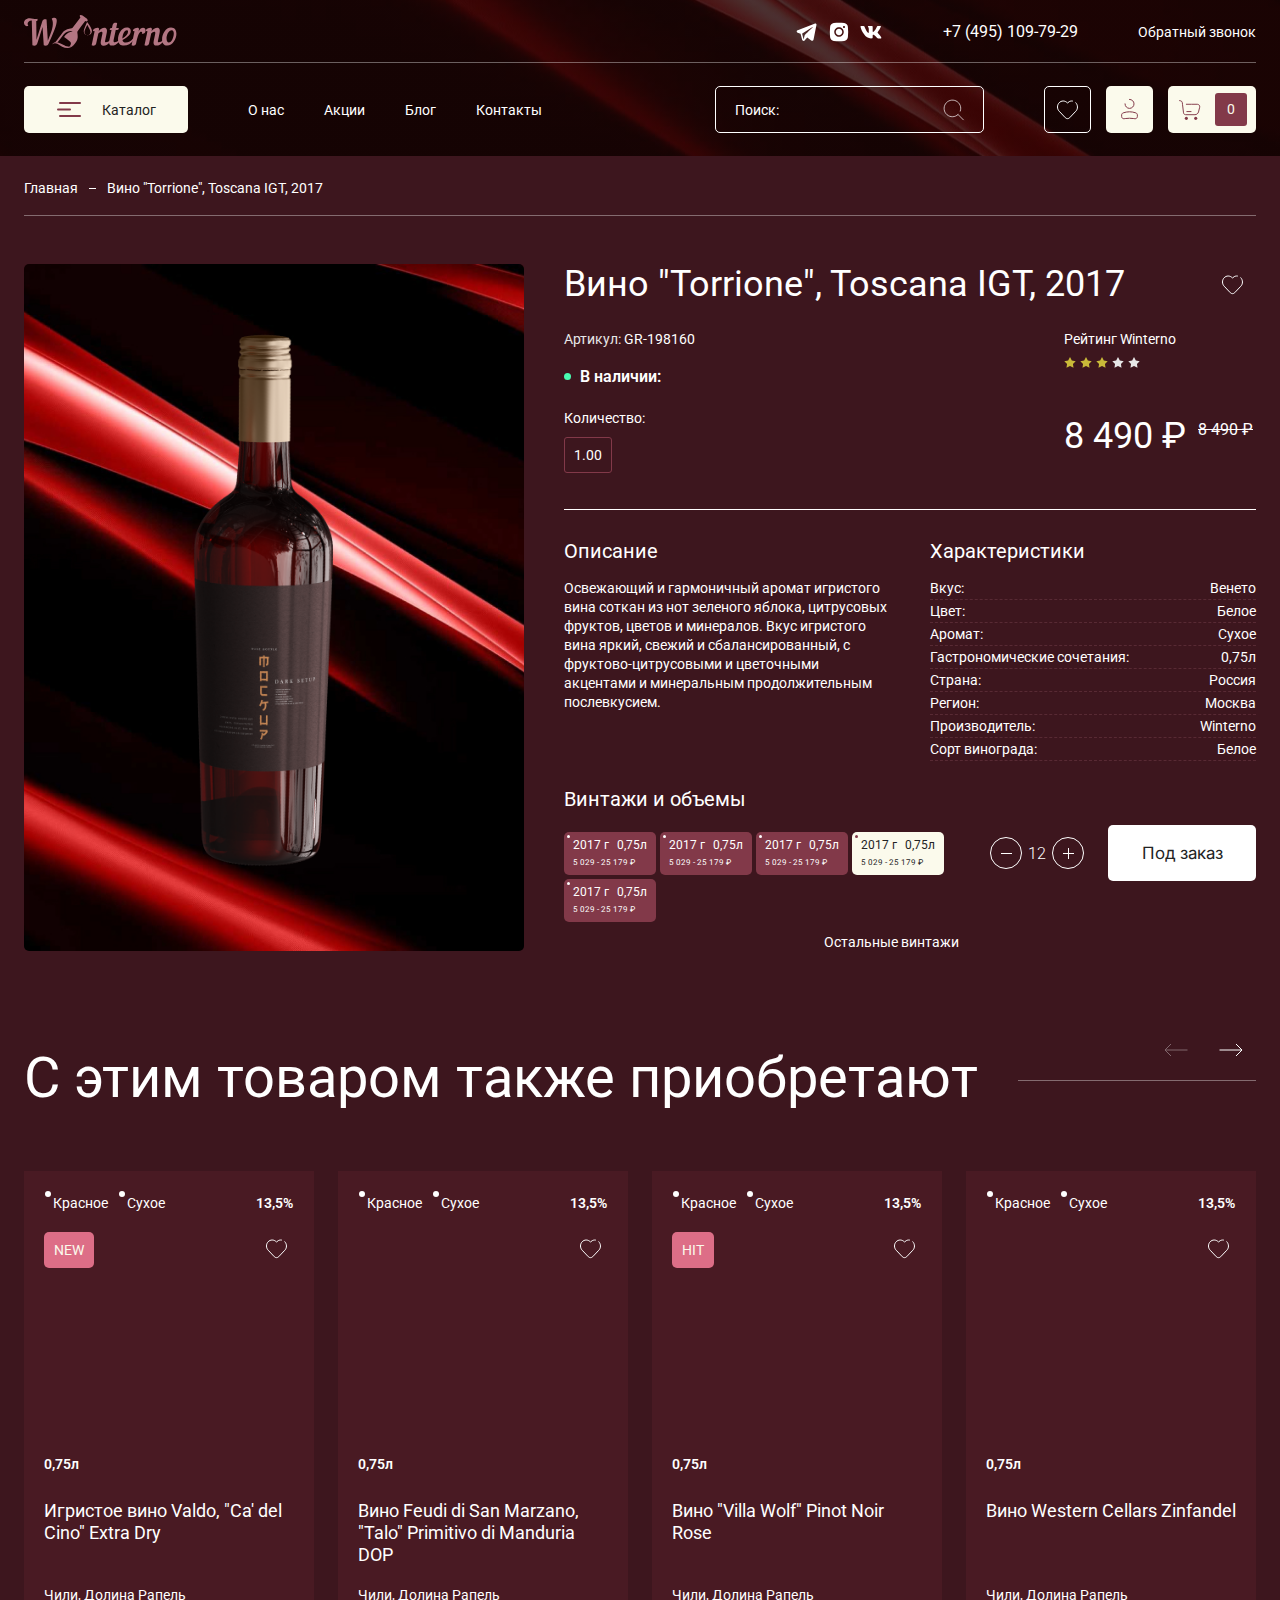
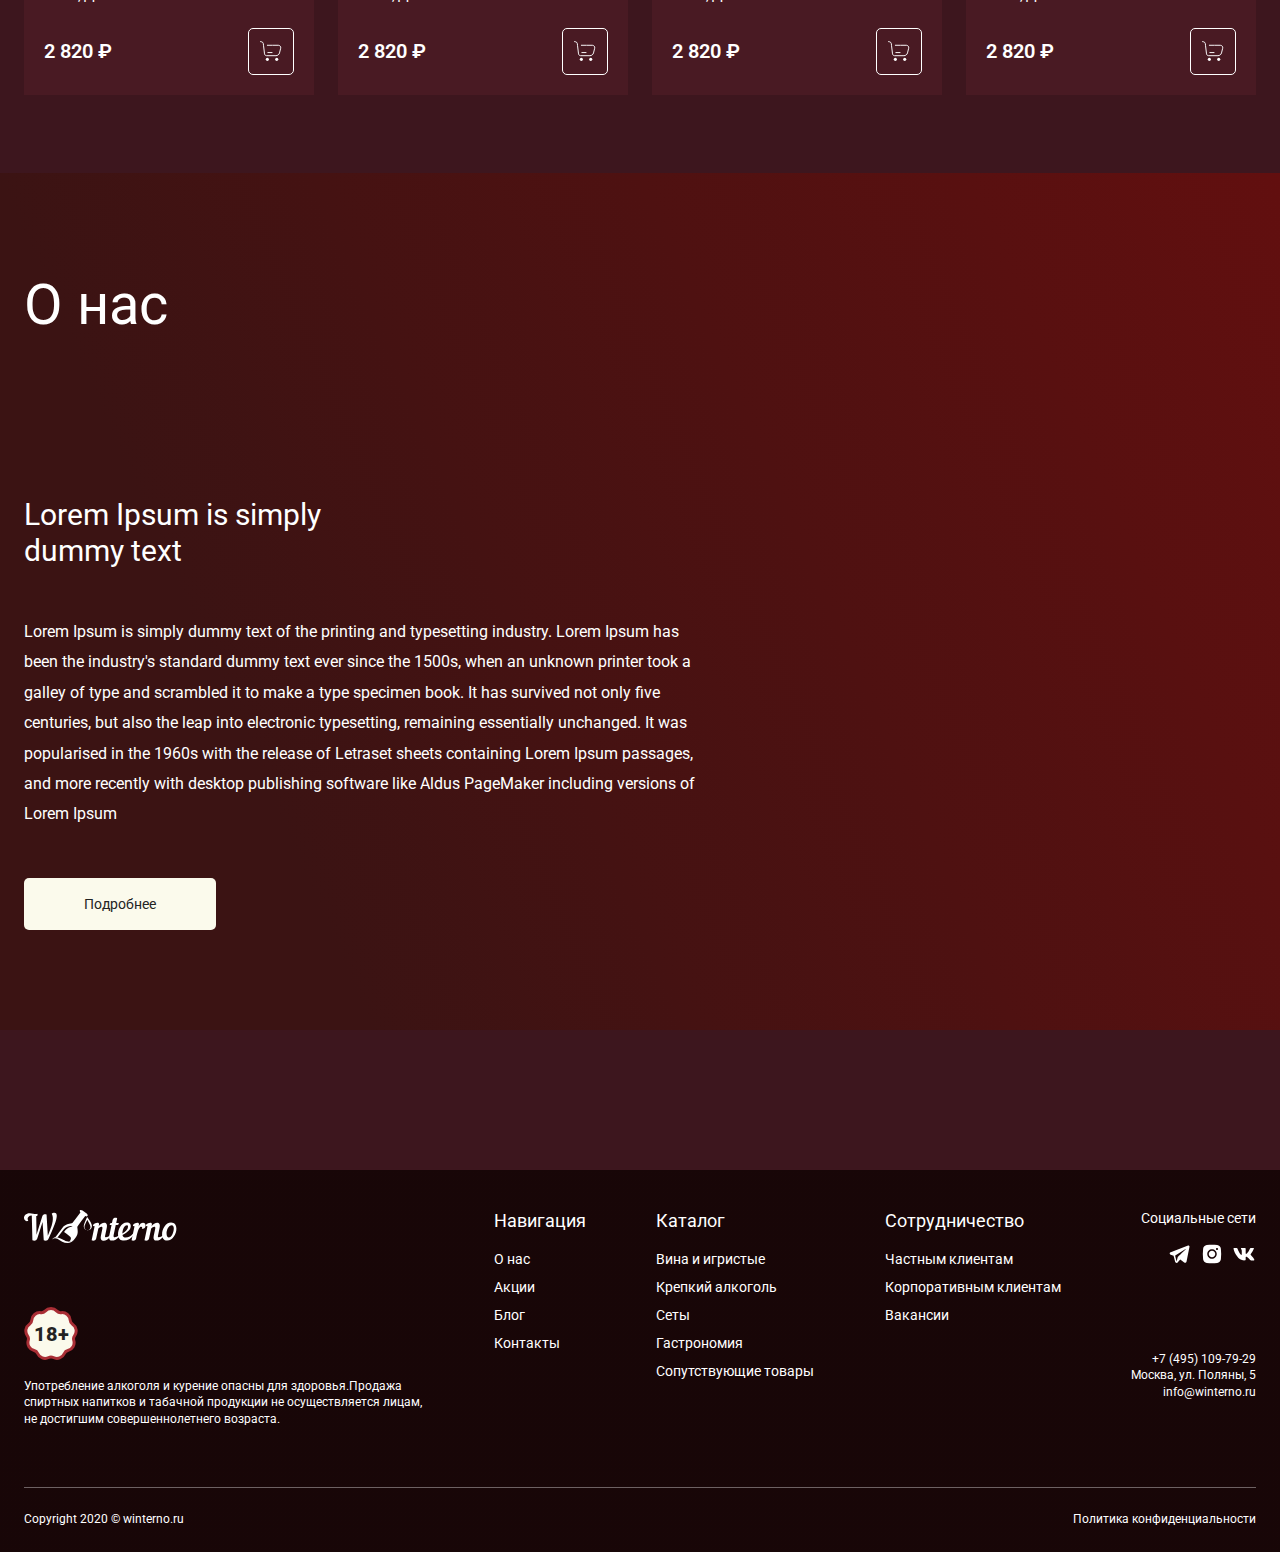
==== commit 088824d7: "Новые изменения" ====
--- a/product4.html
+++ b/product4.html
@@ -336,6 +336,18 @@
 												<div class="volume">0,75л</div>
 												<div class="prices">5 029 - 25 179 ₽</div>
 											</div>
+
+											<div class="dropdown">
+												<div><a href="/">
+													<div class="volume">0,75л</div>
+													<div class="prices">5 029 - 25 179 ₽</div>
+												</a></div>
+
+												<div><a href="/">
+													<div class="volume">0,75л</div>
+													<div class="prices">5 029 - 25 179 ₽</div>
+												</a></div>
+											</div>
 										</label>
 
 										<label>
@@ -345,6 +357,18 @@
 												<div class="volume">0,75л</div>
 												<div class="prices">5 029 - 25 179 ₽</div>
 											</div>
+
+											<div class="dropdown">
+												<div><a href="/">
+													<div class="volume">0,75л</div>
+													<div class="prices">5 029 - 25 179 ₽</div>
+												</a></div>
+
+												<div><a href="/">
+													<div class="volume">0,75л</div>
+													<div class="prices">5 029 - 25 179 ₽</div>
+												</a></div>
+											</div>
 										</label>
 
 										<label>
@@ -354,6 +378,18 @@
 												<div class="volume">0,75л</div>
 												<div class="prices">5 029 - 25 179 ₽</div>
 											</div>
+
+											<div class="dropdown">
+												<div><a href="/">
+													<div class="volume">0,75л</div>
+													<div class="prices">5 029 - 25 179 ₽</div>
+												</a></div>
+
+												<div><a href="/">
+													<div class="volume">0,75л</div>
+													<div class="prices">5 029 - 25 179 ₽</div>
+												</a></div>
+											</div>
 										</label>
 
 										<label>
@@ -363,6 +399,18 @@
 												<div class="volume">0,75л</div>
 												<div class="prices">5 029 - 25 179 ₽</div>
 											</div>
+
+											<div class="dropdown">
+												<div><a href="/">
+													<div class="volume">0,75л</div>
+													<div class="prices">5 029 - 25 179 ₽</div>
+												</a></div>
+
+												<div><a href="/">
+													<div class="volume">0,75л</div>
+													<div class="prices">5 029 - 25 179 ₽</div>
+												</a></div>
+											</div>
 										</label>
 
 										<label>
@@ -372,11 +420,86 @@
 												<div class="volume">0,75л</div>
 												<div class="prices">5 029 - 25 179 ₽</div>
 											</div>
+
+											<div class="dropdown">
+												<div><a href="/">
+													<div class="volume">0,75л</div>
+													<div class="prices">5 029 - 25 179 ₽</div>
+												</a></div>
+
+												<div><a href="/">
+													<div class="volume">0,75л</div>
+													<div class="prices">5 029 - 25 179 ₽</div>
+												</a></div>
+											</div>
 										</label>
-									</div>
-
-									<div class="all_link">
-										<a href="/">Остальные винтажи</a>
+
+										<label class="hide">
+											<input type="radio" name="volume">
+											<div>
+												<div class="year">2017 г</div>
+												<div class="volume">0,75л</div>
+												<div class="prices">5 029 - 25 179 ₽</div>
+											</div>
+
+											<div class="dropdown">
+												<div><a href="/">
+													<div class="volume">0,75л</div>
+													<div class="prices">5 029 - 25 179 ₽</div>
+												</a></div>
+
+												<div><a href="/">
+													<div class="volume">0,75л</div>
+													<div class="prices">5 029 - 25 179 ₽</div>
+												</a></div>
+											</div>
+										</label>
+
+										<label class="hide">
+											<input type="radio" name="volume">
+											<div>
+												<div class="year">2017 г</div>
+												<div class="volume">0,75л</div>
+												<div class="prices">5 029 - 25 179 ₽</div>
+											</div>
+
+											<div class="dropdown">
+												<div><a href="/">
+													<div class="volume">0,75л</div>
+													<div class="prices">5 029 - 25 179 ₽</div>
+												</a></div>
+
+												<div><a href="/">
+													<div class="volume">0,75л</div>
+													<div class="prices">5 029 - 25 179 ₽</div>
+												</a></div>
+											</div>
+										</label>
+
+										<label class="hide">
+											<input type="radio" name="volume">
+											<div>
+												<div class="year">2017 г</div>
+												<div class="volume">0,75л</div>
+												<div class="prices">5 029 - 25 179 ₽</div>
+											</div>
+
+											<div class="dropdown">
+												<div><a href="/">
+													<div class="volume">0,75л</div>
+													<div class="prices">5 029 - 25 179 ₽</div>
+												</a></div>
+
+												<div><a href="/">
+													<div class="volume">0,75л</div>
+													<div class="prices">5 029 - 25 179 ₽</div>
+												</a></div>
+											</div>
+										</label>
+									</div>
+
+									<div class="more_btn">
+										<button class="btn">Остальные винтажи</button>
 									</div>
 								</div>
 
@@ -960,9 +1083,18 @@
 					</div>
 				</div>
 
-				<div class="line">
+				<div class="line amount">
 					<div class="field">
-						<input type="number" name="" value="" class="input" placeholder="Количество:">
+						<select name="">
+							<option value="0" selected></option>
+							<option value="5">5 бутылок</option>
+							<option value="6">6 бутылок</option>
+							<option value="6">6 бутылок</option>
+						</select>
+
+						<div class="label">Количество:</div>
+
+						<svg class="arr" width="18px" height="10px"><use xlink:href="images/sprite.svg#ic_arr_ver"></use></svg>
 					</div>
 				</div>
 
@@ -1002,6 +1134,8 @@
 				<div class="submit">
 					<button type="submit" class="submit_btn">Заказать</button>
 				</div>
+
+				<div class="exp">Обращаем ваше внимание, что под заказ можно оформить не менее<br> 5 бутылок</div>
 			</form>
 		</section>
 
--- a/css/styles.css
+++ b/css/styles.css
@@ -1698,7 +1698,7 @@
 ------------------*/
 .form
 {
-    --form_border_color: var(--text_color);
+    --form_border_color: #8c6f74;
     --form_focus_color: var(--text_color);
     --form_error_color: red;
     --form_border_radius: 5px;
@@ -1789,7 +1789,7 @@
 {
     color: var(--text_color);
     font-family: var(--font_family);
-    font-size: 14px;
+    font-size: 18px;
 
     display: block;
 
@@ -2013,6 +2013,149 @@
 }
 
 
+.form .amount .label
+{
+    font-size: 18px;
+    line-height: 141.8%;
+
+    position: absolute;
+    z-index: 5;
+    top: 0;
+    left: 0;
+
+    display: flex;
+
+    height: 100%;
+    padding-left: 30px;
+
+    white-space: nowrap;
+    pointer-events: none;
+
+    justify-content: flex-start;
+    align-items: center;
+    align-content: center;
+    flex-wrap: wrap;
+}
+
+
+.form select
+{
+    display: none;
+}
+
+
+.form .nice-select
+{
+    display: block;
+
+    cursor: pointer;
+
+    outline: none !important;
+}
+
+
+.form .nice-select .current
+{
+    font-size: 18px;
+    line-height: 72px;
+
+    position: relative;
+
+    display: block;
+    overflow: hidden;
+
+    height: 74px;
+    padding-right: 71px;
+    padding-left: 30px;
+
+    cursor: pointer;
+    white-space: nowrap;
+    text-overflow: ellipsis;
+
+    border: 1px solid var(--form_border_color);
+    border-radius: var(--form_border_radius);
+    background: var(--form_bg_color);
+}
+
+.form .amount .nice-select .current
+{
+    padding-left: 140px;
+}
+
+
+.form .nice-select-dropdown
+{
+    color: #232323;
+
+    position: absolute;
+    z-index: 9;
+    top: calc(100% + 2px);
+    right: 0;
+
+    visibility: hidden;
+    overflow: hidden;
+
+    width: 100%;
+    padding: 3px 0;
+
+    transition: .2s linear;
+
+    opacity: 0;
+    border-radius: 5px;
+    background: #fff;
+}
+
+.form .nice-select.open .nice-select-dropdown
+{
+    visibility: visible;
+
+    opacity: 1;
+}
+
+
+.form .nice-select .list > * + *
+{
+    border-top: 1px solid #e7e7e7;
+}
+
+
+.form .nice-select .list .option
+{
+    padding: 7px 47px;
+
+    cursor: pointer;
+    white-space: nowrap;
+}
+
+.form .nice-select .list .option:empty
+{
+    display: none;
+}
+
+.form .nice-select .list .option:empty + *
+{
+    border: none;
+}
+
+
+.form .nice-select ~ .arr
+{
+    position: absolute;
+    z-index: 5;
+    top: 0;
+    right: 27px;
+    bottom: 0;
+
+    display: block;
+
+    width: 18px;
+    height: 10px;
+    margin: auto;
+
+    pointer-events: none;
+}
+
+
 .form .submit
 {
     display: flex;
@@ -2039,6 +2182,20 @@
 }
 
 
+.form .exp
+{
+    color: #9f9f9f;
+    font-size: 18px;
+    line-height: 141.8%;
+
+    width: 313px;
+    max-width: 100%;
+    margin: 48px auto 0;
+
+    text-align: center;
+}
+
+
 
 /*----------------
     Typography
@@ -2558,10 +2715,17 @@
 {
     position: absolute;
     z-index: 3;
-    top: 0;
-    right: 0;
-
-    display: flex;
+    top: -6px;
+    right: -6px;
+
+    display: flex;
+
+    width: 47px;
+    height: 47px;
+
+    transition: .2s linear;
+
+    border-radius: 5px;
 
     justify-content: center;
     align-items: center;
@@ -2569,12 +2733,21 @@
     flex-wrap: wrap;
 }
 
+
 .products .product .favorite_btn .icon
 {
     display: block;
 
     width: 21px;
     height: 20px;
+}
+
+.products .product .favorite_btn.active,
+.products .product .favorite_btn:hover
+{
+    color: #232323;
+
+    background: #fff;
 }
 
 
@@ -2903,6 +3076,23 @@
 }
 
 
+.articles .row
+{
+    margin-bottom: -30px;
+    margin-left: -30px;
+
+    align-items: stretch;
+    align-content: stretch;
+}
+
+.articles .row > *
+{
+    width: calc(50% - 30px);
+    margin-bottom: 30px;
+    margin-left: 30px;
+}
+
+
 .articles .article
 {
     color: currentColor;
@@ -2922,6 +3112,8 @@
     overflow: hidden;
 
     padding-bottom: 75.177%;
+
+    background: linear-gradient(0deg, rgba(17, 3, 3, .84), rgba(17, 3, 3, .84));
 }
 
 .articles .article .thumb img
@@ -3905,9 +4097,13 @@
 {
     display: flex;
 
-    width: 21px;
-    height: 20px;
+    width: 47px;
+    height: 47px;
     margin-left: auto;
+
+    transition: .2s linear;
+
+    border-radius: 5px;
 
     justify-content: center;
     align-items: center;
@@ -3924,6 +4120,15 @@
 }
 
 
+.product_info .favorite_btn.active,
+.product_info .favorite_btn:hover
+{
+    color: #232323;
+
+    background: #fff;
+}
+
+
 .product_info .col
 {
     margin-top: 28px;
@@ -4222,6 +4427,8 @@
 
 .product_info .volumes label
 {
+    position: relative;
+
     display: block;
 
     margin-bottom: 4px;
@@ -4230,13 +4437,19 @@
     cursor: pointer;
 }
 
+.product_info .volumes label.hide
+{
+    display: none;
+}
+
+
 .product_info .volumes input
 {
     display: none;
 }
 
 
-.product_info .volumes label > div
+.product_info .volumes label > div:not(.dropdown)
 {
     font-size: 12px;
     line-height: 14px;
@@ -4260,7 +4473,7 @@
     flex-wrap: wrap;
 }
 
-.product_info .volumes label > div:before
+.product_info .volumes label > div:not(.dropdown):before
 {
     position: absolute;
     top: 3px;
@@ -4288,20 +4501,95 @@
 }
 
 
-.product_info .volumes input:checked + div
+.product_info .volumes input:checked + div:not(.dropdown),
+.product_info .volumes label > div:not(.dropdown):hover
 {
     color: #232323;
 
     background: #fbfaec;
 }
 
-.product_info .volumes input:checked + div:before
+.product_info .volumes input:checked + div:not(.dropdown):before,
+.product_info .volumes label > div:not(.dropdown):hover:before
 {
     background: #823949;
 }
 
 
-.product_info .volumes .all_link
+.product_info .volumes .dropdown
+{
+    position: absolute;
+    z-index: 5;
+    top: 100%;
+    left: 0;
+
+    display: none;
+
+    width: 100%;
+    margin-top: 4px;
+
+    border-radius: 5px;
+    background: #fbfaec;
+}
+
+.product_info .volumes .dropdown:after
+{
+    position: absolute;
+    top: -4px;
+    left: 8px;
+
+    display: block;
+
+    width: 8px;
+    height: 8px;
+
+    content: '';
+
+    background: url(../images/ic_dropdown_arr.svg) 0 0 no-repeat;
+}
+
+.product_info .volumes .dropdown:before
+{
+    position: absolute;
+    bottom: 100%;
+    left: 0;
+
+    display: block;
+
+    width: 100%;
+    height: 4px;
+
+    content: '';
+}
+
+
+.product_info .volumes .dropdown > * + *
+{
+    border-top: 1px solid #dedede;
+}
+
+
+.product_info .volumes .dropdown a
+{
+    color: #232323;
+    font-size: 12px;
+    line-height: 14px;
+
+    display: block;
+
+    padding: 7px 9px;
+
+    text-decoration: none;
+}
+
+
+.product_info .volumes label:hover .dropdown
+{
+    display: block;
+}
+
+
+.product_info .volumes .more_btn
 {
     font-size: 14px;
     line-height: 18px;
@@ -4309,13 +4597,6 @@
     margin-top: 11px;
 
     text-align: right;
-}
-
-.product_info .volumes .all_link a
-{
-    color: currentColor;
-
-    text-decoration: none;
 }
 
 
@@ -5195,14 +5476,14 @@
 
 .lk_info .orders .col_status
 {
-    width: 276px;
-    min-width: 276px;
+    width: 244px;
+    min-width: 244px;
 }
 
 .lk_info .orders .col_price
 {
-    width: 102px;
-    min-width: 102px;
+    width: 132px;
+    min-width: 132px;
 }
 
 
@@ -5338,6 +5619,8 @@
 {
     font-size: 24px;
     line-height: 115%;
+
+    white-space: nowrap;
 }
 
 
--- a/css/response_1439.css
+++ b/css/response_1439.css
@@ -130,6 +130,8 @@
 
     .form .input
     {
+        font-size: 16px;
+
         height: 60px;
         padding: 0 23px;
     }
@@ -141,6 +143,33 @@
     }
 
 
+    .form .nice-select .current
+    {
+        font-size: 16px;
+        line-height: 58px;
+
+        height: 60px;
+    }
+
+    .form .amount .nice-select .current
+    {
+        padding-left: 124px;
+    }
+
+    .form .nice-select .list .option
+    {
+        padding: 7px 40px;
+    }
+
+
+    .form .amount .label
+    {
+        font-size: 16px;
+
+        padding-left: 23px;
+    }
+
+
     .form .submit
     {
         padding-top: 20px;
@@ -151,6 +180,14 @@
         font-size: 17px;
 
         padding: 20px 60px;
+    }
+
+
+    .form .exp
+    {
+        font-size: 16px;
+
+        margin-top: 40px;
     }
 
 
@@ -666,8 +703,8 @@
 
     .lk_info .orders .col_price
     {
-        width: 108px;
-        min-width: 108px;
+        width: 128px;
+        min-width: 128px;
     }
 
 
@@ -745,6 +782,13 @@
     }
 
 
+    .product_info .favorite_btn
+    {
+        margin-top: -3px;
+        margin-bottom: -3px;
+    }
+
+
     .product_info .col
     {
         margin-top: 24px;
--- a/css/response_1279.css
+++ b/css/response_1279.css
@@ -658,8 +658,8 @@
 
     .lk_info .orders .col_price
     {
-        width: 100px;
-        min-width: 100px;
+        width: 104px;
+        min-width: 104px;
     }
 
 
--- a/css/response_767.css
+++ b/css/response_767.css
@@ -117,6 +117,18 @@
 
 
 
+    /*------------------
+        Form elements
+    ------------------*/
+    .form .exp
+    {
+        font-size: 14px;
+
+        margin-top: 24px;
+    }
+
+
+
     /*----------------
         Typography
     ----------------*/
@@ -752,6 +764,13 @@
     }
 
 
+    .product_info .favorite_btn
+    {
+        margin-top: -7px;
+        margin-bottom: -7px;
+    }
+
+
     .product_info .price
     {
         font-size: 28px;
@@ -953,6 +972,20 @@
     }
 
 
+    .articles .row
+    {
+        margin-bottom: -40px;
+        margin-left: 0;
+    }
+
+    .articles .row > *
+    {
+        width: 100%;
+        margin-bottom: 40px;
+        margin-left: 0;
+    }
+
+
     .articles .article .info
     {
         position: relative;
@@ -964,6 +997,12 @@
     .articles .article .name
     {
         font-size: 20px;
+    }
+
+
+    .articles .pagination
+    {
+        margin-top: 40px;
     }
 
 
